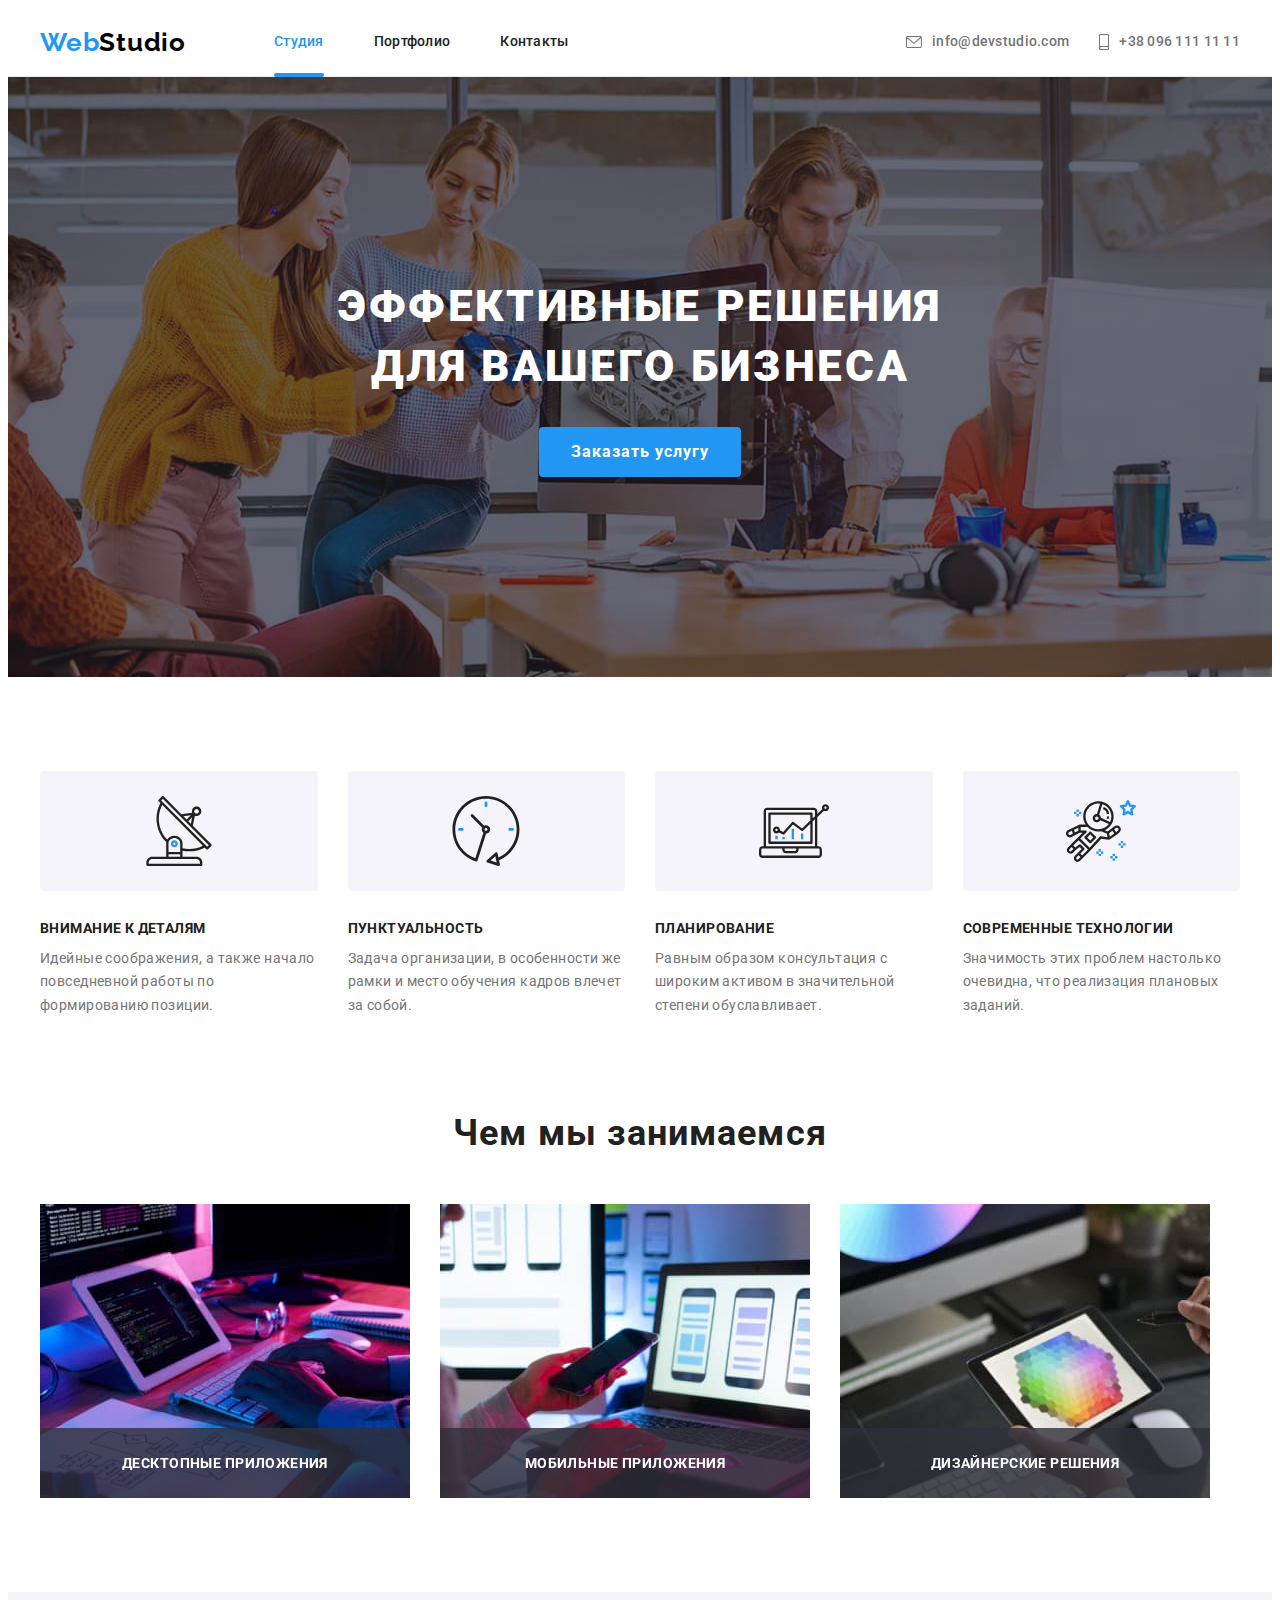
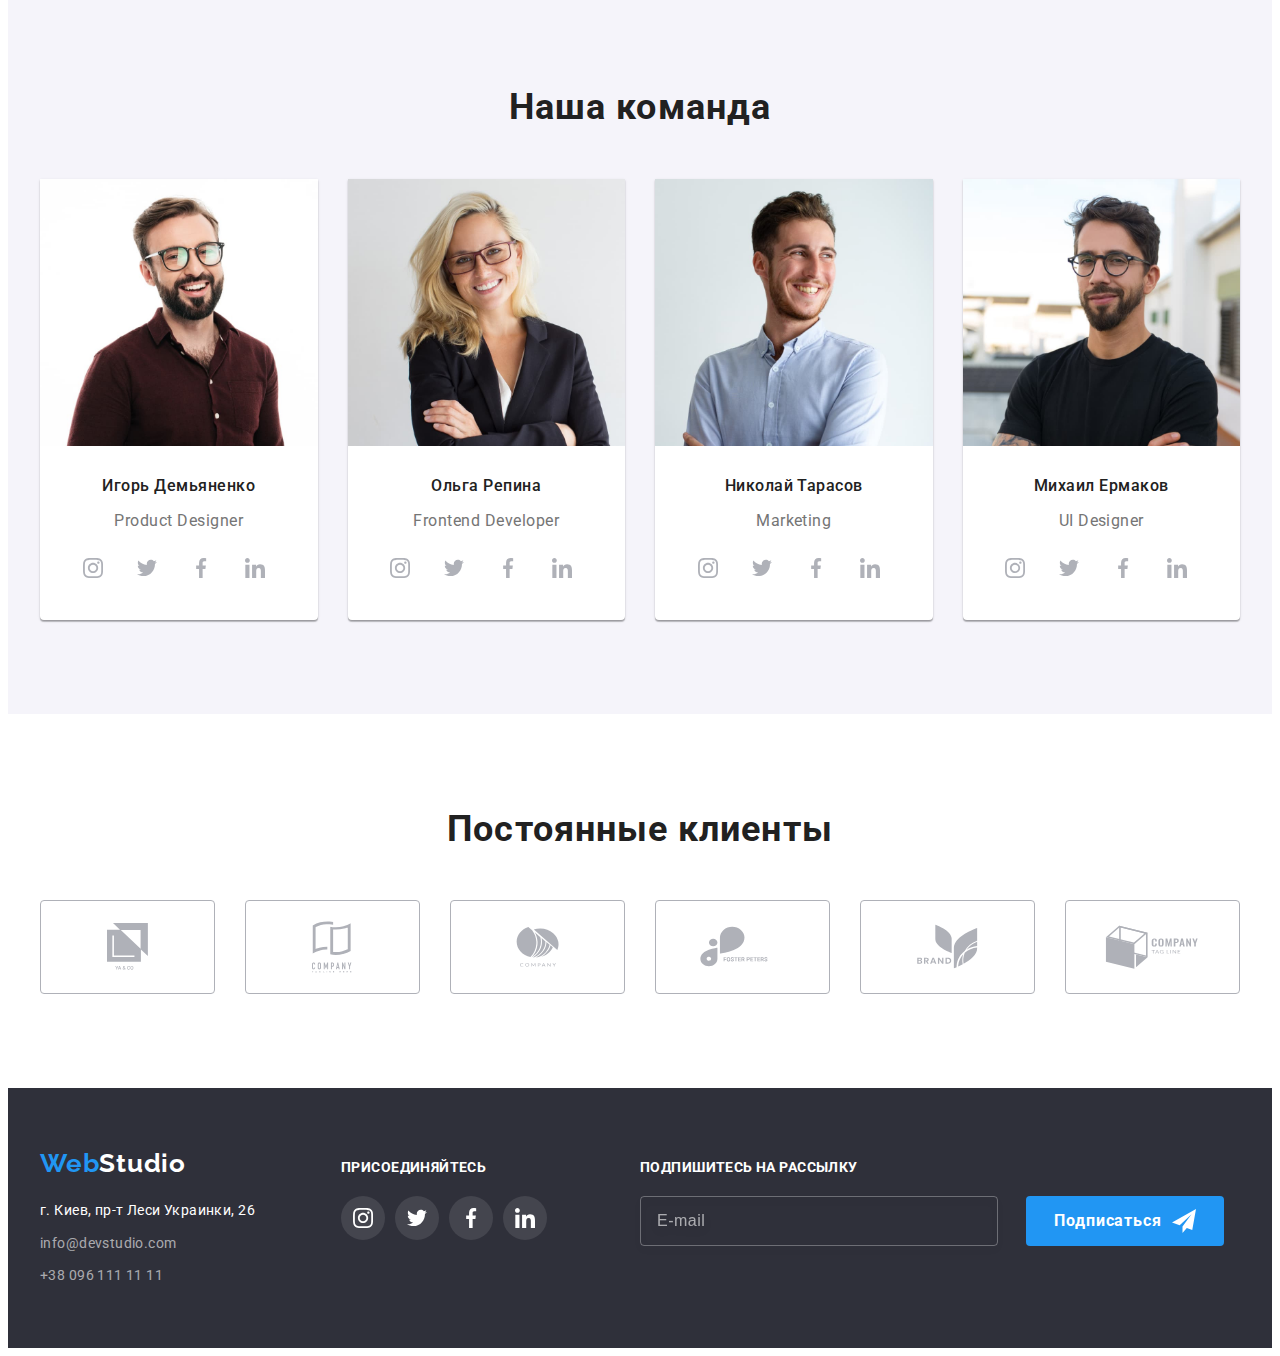
==== index.html @ 42081b75 "Mobile menu" ====
<!DOCTYPE html>
<html lang="ru">
  <head>
    <meta charset="UTF-8" />
    <meta http-equiv="X-UA-Compatible" content="IE=edge" />
    <meta name="viewport" content="width=device-width, initial-scale=1.0" />
    <title>WebStudio</title>
    <link rel="preconnect" href="https://fonts.gstatic.com" />
    <link
      href="https://fonts.googleapis.com/css2?family=Raleway:wght@700&family=Roboto:wght@400;500;700;900&display=swap"
      rel="stylesheet"/>
    <link
      rel="stylesheet"
      href="https://cdnjs.cloudflare.com/ajax/libs/modern-normalize/1.1.0/modern-normalize.min.css"
      integrity="sha512-wpPYUAdjBVSE4KJnH1VR1HeZfpl1ub8YT/NKx4PuQ5NmX2tKuGu6U/JRp5y+Y8XG2tV+wKQpNHVUX03MfMFn9Q=="
      crossorigin="anonymous"
      referrerpolicy="no-referrer"/>
    <link rel="stylesheet" href="./css/main.min.css" />
  </head>
  <body>
    <header class="header">
      <div class="container main-navigation">
        <nav class="navigation">
          <a lang="en" href="./index.html" class="logo logo-mob-style">
            Web<span class="logo__color">Studio</span>
          </a>

          <ul class="menu list" >
            <li class="menu__item">
              <a href="./index.html" class="menu__link current">Студия</a>
            </li>

            <li class="menu__item">
              <a href="./portfolio.html" class="menu__link">Портфолио</a>
            </li>

            <li class="menu__item">
              <a href="#" class="menu__link">Контакты</a>
            </li>
          </ul>
        </nav>
        <ul class="contacts list">
          <li class="contacts__item">
            <a class="contacts__link" href="mailto:info@devstudio.com">
              <svg class="contacts__icons" width="16px" height="12px">
                <use href="./images/svg/sprite.svg#icon-envelope-contact"></use>
              </svg>
              info&#64;devstudio.com
            </a>
          </li>

          <li class="contacts__item">
            <a class="contacts__link" href="tel:+380961111111">
              <svg class="contacts__icons" width="10px" height="16px">
                <use href="./images/svg/sprite.svg#icon-smartphone-contact"></use>
              </svg>
              +38 096 111 11 11
            </a>
          </li>
        </ul>
       </nav>

        <button type="button" class="menu-btn" data-menu-open>
          <svg class="menu-icon" width="24" height="16">
            <use href="./images/svg/sprite.svg#menu-burger"></use>
          </svg>
        </button>

<!-- MOBILE MENU -->

        <div class="mobile-menu is-hidden" data-menu>
          <button class="close-button close-but-syle" data-menu-close>
            <svg class="icon-cross" width="18" height="18">
              <use href="./images/svg/sprite.svg#icon-cross"></use>
            </svg>
          </button>
          <div class="container mobile-container-style">
            <ul class="mobile-menu-list list" >
              <li class="mobile-menu-list__item">
                <a href="./index.html" class="mobile-menu-list__link link-active link ">Студия</a>
              </li>
    
              <li class="mobile-menu-list__item">
                <a href="./portfolio.html" class="mobile-menu-list__link link">Портфолио</a>
              </li>
    
              <li class="mobile-menu-list__item">
                <a href="#" class="mobile-menu-list__link link">Контакты</a>
              </li>
            </ul>
            <div class="mobile-menu-bottom">
              <ul class="mobile-contacts-list list">
            <li class="mobile-contacts-list__item">
              <a class="mobile-contacts-list__link-phone link" href="tel:+380961111111">
                +38 096 111 11 11
              </a>
            </li>

            <li class="mobile-contacts-list__item">
              <a class="mobile-contacts-list__link-mail link" href="mailto:info@devstudio.com">
                info&#64;devstudio.com
              </a>
            </li>
           </ul>
    
           <ul class="mobile-social-list list" >
            <li class="mobile-social-list__item">
              <a href="./index.html" class="mobile-social-list__link link">Instagram</a>
            </li>
    
            <li class="mobile-social-list__item">
              <a href="./portfolio.html" class="mobile-social-list__link link">Twitter</a>
            </li>
    
            <li class="mobile-social-list__item">
              <a href="#" class="mobile-social-list__link link">Facebook</a>
            </li>
    
            <li class="mobile-social-list__item">
              <a href="#" class="mobile-social-list__link link">LinkedIn</a>
            </li>
           </ul>
         </div>
          
        </div>
      </div>  

      </div>
    </header>
    <!-- MAIN -->
    <main>
      <section class="main-section">
        <div class="main-description">
          <h1 class="main-section__title">
            Эффективные решения<br />
            для вашего бизнеса
          </h1>
          <button data-modal-open type="button" class="main-button" aria-label="Заказать услугу">
            Заказать услугу
          </button>
        </div>
      </section>

      <!-- QUALITIES -->
      <section class="qualities">
        <div class="container">
          <h2 class="visually-hidden">Наши качества</h2>
          <ul class="qualities-list list">
            <li class="qualities-list__item">
              <div class="static-block">
                <svg class="static-block__icons">
                  <use href="./images/svg/sprite.svg#icon-antenna"></use>
                </svg>
              </div>
              <h3 class="qualities-list__tiltle">Внимание к деталям</h3>
              <p class="qualities-list__text">
                Идейные соображения, а также начало повседневной работы по формированию позиции.
              </p>
            </li>

            <li class="qualities-list__item">
              <div class="static-block">
                <svg class="static-block__icons">
                  <use href="./images/svg/sprite.svg#icon-clock"></use>
                </svg>
              </div>
              <h3 class="qualities-list__tiltle">Пунктуальность</h3>
              <p class="qualities-list__text">
                Задача организации, в особенности же рамки и место обучения кадров влечет за собой.
              </p>
            </li>

            <li class="qualities-list__item">
              <div class="static-block">
                <svg class="static-block__icons">
                  <use href="./images/svg/sprite.svg#icon-diagram"></use>
                </svg>
              </div>
              <h3 class="qualities-list__tiltle">Планирование</h3>
              <p class="qualities-list__text">
                Равным образом консультация с широким активом в значительной степени обуславливает.
              </p>
            </li>

            <li class="qualities-list__item">
              <div class="static-block">
                <svg class="static-block__icons">
                  <use href="./images/svg/sprite.svg#icon-astronaut"></use>
                </svg>
              </div>
              <h3 class="qualities-list__tiltle">Современные технологии</h3>
              <p class="qualities-list__text">
                Значимость этих проблем настолько очевидна, что реализация плановых заданий.
              </p>
            </li>
          </ul>
        </div>
      </section>
      <!-- DIRECTION -->
      <section class="direction only-desktop">
        <div class="container">
          <h2 class="section-title">Чем мы занимаемся</h2>
          <ul class="direction-list list">
            <li class="direction-list__item">
              <img src="./images/studio/box1.jpg" alt="Вёрстка по алгоритму" width="370" />
              <div class="direction-lable">
                <p class="direction-lable__text">Десктопные приложения</p>
              </div>
            </li>

            <li class="direction-list__item">
              <img src="./images/studio/box2.jpg" alt="Адаптивная вёрстка" width="370" />
              <div class="direction-lable">
                <p class="direction-lable__text">Мобильные приложения</p>
              </div>
            </li>

            <li class="direction-list__item">
              <img src="./images/studio/box3.jpg" alt="Веб дизайн" width="370" />
              <div class="direction-lable">
                <p class="direction-lable__text">Дизайнерские решения</p>
              </div>
            </li>
          </ul>
        </div>
      </section>
      <!-- TEAM -->
      <section class="team">
        <div class="container">
          <h2 class="section-title">Наша команда</h2>
          <ul class="team-list list">
            <li class="team-list__item">
              <img src="./images/studio/img1.jpg" alt="Фото Игоря Демьяненка" width="270" />
              <div class="bottom-item">
                <h3 class="bottom-item__title">Игорь Демьяненко</h3>
                <p class="bottom-item__text" lang="en">Product Designer</p>
                
                <ul class="social-networks list social-networks__style">
                  <li class="social-networks__item">
                    <a class="social-networks__link link" href="#">
                      <svg class="social-networks__icons">
                        <use href="./images/svg/sprite.svg#icon-instagram"></use>
                      </svg>
                    </a>
                  </li>
                  <li class="social-networks__item">
                    <a class="social-networks__link link" href="#">
                      <svg class="social-networks__icons">
                        <use href="./images/svg/sprite.svg#icon-twitter"></use>
                      </svg>
                    </a>
                  </li>
                  <li class="social-networks__item">
                    <a class="social-networks__link link" href="#">
                      <svg class="social-networks__icons">
                        <use href="./images/svg/sprite.svg#icon-facebook"></use>
                      </svg>
                    </a>
                  </li>
                  <li class="social-networks__item">
                    <a class="social-networks__link link" href="#">
                      <svg class="social-networks__icons">
                        <use href="./images/svg/sprite.svg#icon-linkedin"></use>
                      </svg>
                    </a>
                  </li>
                </ul>
              </div>
            </li>

            <li class="team-list__item">
              <img src="./images/studio/img2.jpg" alt="Фото Ольги Репиной" width="270" />
              <div class="bottom-item">
                <h3 class="bottom-item__title">Ольга Репина</h3>
                <p class="bottom-item__text" lang="en">Frontend Developer</p>
                <ul class="social-networks list social-networks__style">
                  <li class="social-networks__item">
                    <a class="social-networks__link link" href="#">
                      <svg class="social-networks__icons">
                        <use href="./images/svg/sprite.svg#icon-instagram"></use>
                      </svg>
                    </a>
                  </li>
                  <li class="social-networks__item">
                    <a class="social-networks__link link" href="#">
                      <svg class="social-networks__icons">
                        <use href="./images/svg/sprite.svg#icon-twitter"></use>
                      </svg>
                    </a>
                  </li>
                  <li class="social-networks__item">
                    <a class="social-networks__link link" href="#">
                      <svg class="social-networks__icons">
                        <use href="./images/svg/sprite.svg#icon-facebook"></use>
                      </svg>
                    </a>
                  </li>
                  <li class="social-networks__item">
                    <a class="social-networks__link link" href="#">
                      <svg class="social-networks__icons">
                        <use href="./images/svg/sprite.svg#icon-linkedin"></use>
                      </svg>
                    </a>
                  </li>
                </ul>
              </div>
            </li>

            <li class="team-list__item">
              <img src="./images/studio/img3.jpg" alt="Фото Николая Тарасова" width="270" />
              <div class="bottom-item">
                <h3 class="bottom-item__title">Николай Тарасов</h3>
                <p class="bottom-item__text" lang="en">Marketing</p>
                <ul class="social-networks list social-networks__style">
                  <li class="social-networks__item">
                    <a class="social-networks__link link" href="#">
                      <svg class="social-networks__icons">
                        <use href="./images/svg/sprite.svg#icon-instagram"></use>
                      </svg>
                    </a>
                  </li>
                  <li class="social-networks__item">
                    <a class="social-networks__link link" href="#">
                      <svg class="social-networks__icons">
                        <use href="./images/svg/sprite.svg#icon-twitter"></use>
                      </svg>
                    </a>
                  </li>
                  <li class="social-networks__item">
                    <a class="social-networks__link link" href="#">
                      <svg class="social-networks__icons">
                        <use href="./images/svg/sprite.svg#icon-facebook"></use>
                      </svg>
                    </a>
                  </li>
                  <li class="social-networks__item">
                    <a class="social-networks__link link" href="#">
                      <svg class="social-networks__icons">
                        <use href="./images/svg/sprite.svg#icon-linkedin"></use>
                      </svg>
                    </a>
                  </li>
                </ul>
              </div>
            </li>

            <li class="team-list__item">
              <img src="./images/studio/img4.jpg" alt="Фото Михаила Ермакова" width="270" />
              <div class="bottom-item">
                <h3 class="bottom-item__title">Михаил Ермаков</h3>
                <p class="bottom-item__text" lang="en">UI Designer</p>
                <ul class="social-networks list social-networks__style">
                  <li class="social-networks__item">
                    <a class="social-networks__link link" href="#">
                      <svg class="social-networks__icons">
                        <use href="./images/svg/sprite.svg#icon-instagram"></use>
                      </svg>
                    </a>
                  </li>
                  <li class="social-networks__item">
                    <a class="social-networks__link link" href="#">
                      <svg class="social-networks__icons">
                        <use href="./images/svg/sprite.svg#icon-twitter"></use>
                      </svg>
                    </a>
                  </li>
                  <li class="social-networks__item">
                    <a class="social-networks__link link" href="#">
                      <svg class="social-networks__icons">
                        <use href="./images/svg/sprite.svg#icon-facebook"></use>
                      </svg>
                    </a>
                  </li>
                  <li class="social-networks__item">
                    <a class="social-networks__link link" href="#">
                      <svg class="social-networks__icons">
                        <use href="./images/svg/sprite.svg#icon-linkedin"></use>
                      </svg>
                    </a>
                  </li>
                </ul>
              </div>
            </li>
          </ul>
        </div>
      </section>
      <!-- CLIENTS -->
      <section class="clients">
        <div class="container">
          <h2 class="section-title">Постоянные клиенты</h2>
          <ul class="clients-list list">
            <li class="clients-list__item">
              <a class="clients-list__link" href="#">
                <svg class="clients-list__icons" width="41" height="47">
                  <use href="./images/svg/sprite.svg#icon-client-1"></use>
                </svg>
              </a>
            </li>
            <li class="clients-list__item">
              <a class="clients-list__link" href="#">
                <svg class="clients-list__icons" width="40" height="52">
                  <use href="./images/svg/sprite.svg#icon-client-2"></use>
                </svg>
              </a>
            </li>
            <li class="clients-list__item">
              <a class="clients-list__link" href="#">
                <svg class="clients-list__icons" width="43" height="41">
                  <use href="./images/svg/sprite.svg#icon-client-3"></use>
                </svg>
              </a>
            </li>
            <li class="clients-list__item">
              <a class="clients-list__link" href="#">
                <svg class="clients-list__icons" width="84" height="41">
                  <use href="./images/svg/sprite.svg#icon-client-4"></use>
                </svg>
              </a>
            </li>
            <li class="clients-list__item">
              <a class="clients-list__link" href="#">
                <svg class="clients-list__icons" width="63" height="45">
                  <use href="./images/svg/sprite.svg#icon-client-5"></use>
                </svg>
              </a>
            </li>
            <li class="clients-list__item">
              <a class="clients-list__link" href="#">
                <svg class="clients-list__icons" width="94" height="44">
                  <use href="./images/svg/sprite.svg#icon-client-6"></use>
                </svg>
              </a>
            </li>
          </ul>
        </div>
      </section>
    </main>


    <!-- FOOTER -->
    <footer class="footer">
      <div class=" container footer-block">
          <div class="address-block">
              <a class="logo footer__logo" lang="en" href="./index.html">Web<span class="footer__logo--inverse-color">Studio</span></a>
              <address class="address address-style">г. Киев, пр-т Леси Украинки, 26</address>
              <ul class="footer-list list">
                  <li class="footer-list__item">
                      <a class="footer-list__contacts" href="mailto:info@devstudio.com">info@devstudio.com</a>
                  </li>
                  <li class="footer-list__item">
                      <a class="footer-list__contacts" href="tel:+380961111111">+38 096 111 11 11</a>
                  </li>
              </ul>
          </div>
          <div class="social social-mob-style">
              <p class="social-text">Присоединяйтесь</p>
              
              <ul class="social-networks list">
                <li class="social-networks__item">
                  <a class="social-networks__link link social-networks--link-style" href="#">
                    <svg class="social-networks__icons">
                      <use href="./images/svg/sprite.svg#icon-instagram"></use>
                    </svg>
                  </a>
                </li>
                <li class="social-networks__item">
                  <a class="social-networks__link link social-networks--link-style" href="#">
                    <svg class="social-networks__icons">
                      <use href="./images/svg/sprite.svg#icon-twitter"></use>
                    </svg>
                  </a>
                </li>
                <li class="social-networks__item">
                  <a class="social-networks__link link social-networks--link-style" href="#">
                    <svg class="social-networks__icons">
                      <use href="./images/svg/sprite.svg#icon-facebook"></use>
                    </svg>
                  </a>
                </li>
                <li class="social-networks__item">
                  <a class="social-networks__link link social-networks--link-style" href="#">
                    <svg class="social-networks__icons">
                      <use href="./images/svg/sprite.svg#icon-linkedin"></use>
                    </svg>
                  </a>
                </li>
              </ul>
          </div>

          <div class="subscribe">
            <p class="social-text">Подпишитесь на рассылку</p>
            <form class="subscribe-form" autocomplete="off">
              <label class="visually-hidden" for="sub-email" alt="Подпишитесь на рассылку"></label>
              <input class="subscribe-form__input" type="email" name="email" id="sub-email" placeholder="E-mail" required>
              <button class="main-button footer-btn-style" type="submit" aria-label="Подписаться">
                Подписаться
                <svg class="icon-send" width="24" height="24">
                  <use href="./images/svg/sprite.svg#icon-plane-send"></use>>
                </svg>
              </button>
  
            </form>
      </div>
  </footer>
    <!-- MODAL -->
  <div data-modal class="backdrop is-hidden">
      <div class="modal modal-style">
        <button data-modal-close class="close-button">
          <svg class="close-button__icon-cross" width="11" height="11">
            <use href="./images/svg/sprite.svg#icon-cross"></use>
          </svg>
        </button>
        <form class="order-form" autocomplete="off">
          <p class="modal__text">Оставьте свои данные, мы вам перезвоним</p>
          <div class="form-field">
            <label class="form-field__lable" for="username">Имя</label>
            <span class="input-field">
              <input class="form-field__input" type="text" id="username" name="name" required>
                <svg class="form-field__icon" width="18" height="18">
                  <use href="./images/svg/sprite.svg#icon-form-person"></use>
                </svg>
            </span>
          </div>
          <div class="form-field">
            <label class="form-field__lable" for="phone">Телефон</label>
              <input class="form-field__input" type="tel" id="phone" name="phone" maxlength="19" required>
                <svg class="form-field__icon" width="18" height="18">
                  <use href="./images/svg/sprite.svg#icon-form-phone"></use>
                </svg>
          </div>
          <div class="form-field">
            <label class="form-field__lable" for="email">Почта</label>
              <input class="form-field__input" type="email" id="email" name="email" required>
                <svg class="form-field__icon" width="18" height="18">
                  <use href="./images/svg/sprite.svg#icon-form-email"></use>
                </svg>
          </div>
          <div class="form-field">
            <label class="form-field__lable" for="comment">Комментарий</label>
            <textarea class="form-field__textarea" name="comment" id="comment" placeholder="Введите текст"></textarea>
          </div>
          <div class="form-checkbox">
            <label class="form-checkbox__label"  for="agreement">
              <input class="form-checkbox__input  visually-hidden" type="checkbox" name="agreement" value="agreement" id="agreement">
              <span class="form-checkbox__icon"></span>
              Соглашаюсь с рассылкой и принимаю &nbsp;<a class="form-checkbox__link" href="#">Условия договора</a>
            </lable>
            </div>
          <button type="submit" class="main-button form-button-style" aria-label="Отправить">Отправить</button>
        </form>
      </div>
    </div>

    <script src="./js/modal.js"></script>
    <script src="./js/menu.js"></script>
  </body>
</html>
---- css/main.min.css ----
:root{--main-bg-color: #ffffff;--second-bg-color: #f5f4fa;--accent-bg-color: #2f303a;--main-text-color: #757575;--title-text-color: #212121;--accent-text-color: #2196f3;--hover-btn-color: #188ce8;--main-icons-color: #afb1b8;--contacts-text-color: rgba(255, 255, 255, 0.6);--bold-font: 700;--middle-font: 500;--card-shadow: 0px 1px 3px rgba(0, 0, 0, 0.12), 0px 1px 1px rgba(0, 0, 0, 0.14),
    0px 2px 1px rgba(0, 0, 0, 0.2);--bottom-border: 1px solid #eeeeee}.visually-hidden{position:absolute;clip:rect(0 0 0 0);width:1px;height:1px;margin:-1px}body{background-color:var(--main-bg-color);color:var(--main-text-color);font-family:Roboto, sans-serif;font-weight:400}h1,h2,h3,h4,h5,h6,p{margin-top:0;margin-bottom:0}ul,ol{margin-top:0;margin-bottom:0;padding-left:0}.list{padding:0;margin:0;list-style:none}.link{text-decoration:none}img{display:block;min-width:100%;height:auto}.container{margin-left:auto;margin-right:auto;padding-left:15px;padding-right:15px;width:100%}@media screen and (min-width: 480px){.container{max-width:480px}}@media screen and (min-width: 768px){.container{max-width:768px}}@media screen and (min-width: 1200px){.container{max-width:1200px}}.logo{text-decoration:none;color:var(--accent-text-color);font-family:Raleway;font-weight:var(--bold-font);font-size:24px;line-height:1.16;letter-spacing:0.03em}@media screen and (min-width: 1200px){.logo{font-size:26px;line-height:1.19}}.logo__color{color:#000}.logo-mob-style{padding-top:16px;padding-bottom:16px}@media screen and (min-width: 768px){.logo-mob-style{padding-top:0;padding-bottom:0}}.only-desktop{display:none}@media screen and (min-width: 1200px){.only-desktop{display:block}}.section-title{margin-top:0;margin-bottom:30px;font-weight:var(--bold-font);font-size:28px;line-height:1.17;text-align:center;letter-spacing:0.03em;color:var(--title-text-color)}@media screen and (min-width: 1200px){.section-title{margin-bottom:50px;font-size:36px}}.social-networks{display:flex;justify-content:center;margin-right:-10px}.social-networks__style{margin:0 auto}.social-networks__item{display:flex;margin-right:10px}.social-networks__link{display:flex;justify-content:center;align-items:center;width:44px;height:44px;border-radius:50% 50%;fill:var(--main-icons-color);transition:border-radius 250ms cubic-bezier(0.4, 0, 0.2, 1),background-color 250ms cubic-bezier(0.4, 0, 0.2, 1),fill 250ms cubic-bezier(0.4, 0, 0.2, 1)}.social-networks__link:hover,.social-networks__link:focus{border-radius:50% 50%;background-color:var(--accent-text-color);fill:var(--main-bg-color)}.social-networks--link-style{background-color:rgba(255,255,255,0.1);fill:var(--main-bg-color)}.social-networks__icons{width:20px;height:20px}.backdrop{position:fixed;top:0;left:0;width:100%;height:100%;background:rgba(0,0,0,0.2);opacity:1;transition:opacity 250ms cubic-bezier(0.4, 0, 0.2, 1)}.backdrop.is-hidden{opacity:0;pointer-events:none}.backdrop.is-hidden .modal{transform:translate(-50%, -50%) scale(0.7)}.modal-style{position:absolute;top:50%;left:50%}.modal{width:528px;height:581px;padding:40px;border-radius:4px;box-shadow:0px 1px 3px rgba(0,0,0,0.12),0px 1px 1px rgba(0,0,0,0.14),0px 2px 1px rgba(0,0,0,0.2);background:var(--main-bg-color);transform:translate(-50%, -50%) scale(1);transition:transform 250ms cubic-bezier(0.4, 0, 0.2, 1)}.order-form{display:flex;flex-direction:column}.modal__text{margin-bottom:12px;font-weight:var(--bold-font);font-size:20px;line-height:1.15;text-align:center;letter-spacing:0.03em;color:var(--title-text-color)}.form-field{position:relative;margin-bottom:10px}.form-field:nth-child(5){margin-bottom:20px}.form-field__lable{display:inline-block;margin-bottom:4px;font-size:12px;line-height:14px;letter-spacing:0.01em;color:var(--main-text-color)}.form-field__input{width:448px;height:40px;padding-left:42px;border:1px solid rgba(33,33,33,0.2);box-sizing:border-box;border-radius:4px;transition:border 250ms cubic-bezier(0.4, 0, 0.2, 1)}.form-field__input:hover,.form-field__input:focus{border:1px solid var(--accent-text-color);box-sizing:border-box;border-radius:4px;outline:none}.form-field__icon{display:inline-block;position:absolute;top:32px;left:12px;fill:#000;transition:fill 250ms cubic-bezier(0.4, 0, 0.2, 1)}.form-field__input:hover ~ .form-field__icon,.form-field__input:focus ~ .form-field__icon{fill:var(--accent-text-color)}.form-field__textarea{width:100%;height:120px;padding:12px 16px;border:1px solid rgba(33,33,33,0.2);box-sizing:border-box;border-radius:4px;resize:none;transition:border 250ms cubic-bezier(0.4, 0, 0.2, 1)}.form-field__textarea:hover,.form-field__textarea:focus{border:1px solid var(--accent-text-color);box-sizing:border-box;border-radius:4px;outline:none}.form-field__textarea::placeholder{font-size:12px;line-height:1.16;letter-spacing:0.01em;color:rgba(117,117,117,0.5)}.form-checkbox{margin-bottom:30px;font-size:14px;line-height:1.71px;letter-spacing:0.03em;color:var(--main-text-color)}.form-checkbox__label{display:flex;align-items:center;justify-content:center}.form-checkbox__icon{display:inline-block;width:16px;height:15px;margin-right:8px;border:2px solid var(--title-text-color);border-radius:3px;transition:background-color 250ms cubic-bezier(0.4, 0, 0.2, 1);cursor:pointer}.form-checkbox__input:checked+.form-checkbox__icon{border:none;background-color:var(--accent-text-color);background-image:url(../images/svg/check-on.svg);background-size:contain}.form-checkbox__link{text-decoration-line:underline;color:var(--accent-text-color)}.close-button{position:absolute;top:8px;right:8px;width:30px;height:30px;padding:0;border:1px solid rgba(0,0,0,0.1);border-radius:50% 50%;box-sizing:border-box;cursor:pointer;background:transparent;transition:fill 250ms cubic-bezier(0.4, 0, 0.2, 1)}.close-button:hover,.close-button:focus{fill:var(--accent-text-color)}.close-button__icon-cross{position:absolute;top:8px;right:8px}.close-but-syle{position:absolute;top:10px;right:15px;width:40px;height:40px;border:none}.icon-cross{position:unset}.form-button-style{position:absolute;bottom:40px;left:264px;transform:translateX(-50%);width:200px;height:50px;padding:10px 55px}.main-button{padding:10px 32px;cursor:pointer;font-family:inherit;font-weight:var(--bold-font);font-size:16px;line-height:1.87;text-align:center;letter-spacing:0.06em;border-radius:4px;color:var(--main-bg-color);background-color:var(--accent-text-color);border-style:none;transition:background-color 250ms cubic-bezier(0.4, 0, 0.2, 1),box-shadow 250ms cubic-bezier(0.4, 0, 0.2, 1)}.main-button:hover,.main-button:focus{background-color:var(--hover-btn-color);box-shadow:0px 4px 4px rgba(0,0,0,0.15)}.header{border-bottom:1px solid #ececec}.main-navigation{display:flex;align-items:center;justify-content:space-between}.navigation{display:flex}@media screen and (min-width: 768px){.navigation{align-items:center}}.menu{display:flex;margin-left:88px}@media screen and (max-width: 767px){.menu{display:none}}@media screen and (max-width: 1200px){.menu{margin-left:93px}}.menu__item+.menu__item{margin-left:50px}.menu__link{position:relative;display:block;padding-top:16px;padding-bottom:16px;color:var(--title-text-color);text-decoration:none;font-weight:var(--middle-font);font-size:14px;line-height:1.14;letter-spacing:0.02em;transition:color 250ms cubic-bezier(0.4, 0, 0.2, 1)}@media screen and (min-width: 768px){.menu__link{padding-top:26px;padding-bottom:26px}}.menu__link:hover,.menu__link:focus{color:var(--accent-text-color)}.current{color:var(--accent-text-color)}.current::after{content:'';position:absolute;left:0;bottom:-1px;width:100%;height:4px;display:block;background:#2196f3;border-radius:2px}.contacts{display:flex;flex-direction:column;margin-left:auto}@media screen and (max-width: 767px){.contacts{display:none}}@media screen and (min-width: 1200px){.contacts{flex-direction:row}}.contacts__item{display:flex}@media screen and (min-width: 1200px){.contacts__item+.contacts__item{margin-left:30px}}.contacts__link{display:flex;align-items:center;width:100%;padding-top:5px;padding-bottom:5px;text-decoration:none;font-weight:var(--middle-font);font-size:14px;line-height:1.14;letter-spacing:0.02em;color:var(--main-text-color);transition:color 250ms cubic-bezier(0.4, 0, 0.2, 1)}@media screen and (min-width: 1200px){.contacts__link{padding-top:26px;padding-bottom:26px}}.contacts__link:hover,.contacts__link:focus{color:var(--accent-text-color)}.contacts__icons{margin-right:10px;fill:currentColor}.menu-btn{display:block;width:40px;height:40px;align-items:center;padding:0;background:none;border:none;fill:#000;cursor:pointer;transition:fill 250ms cubic-bezier(0.4, 0, 0.2, 1)}@media screen and (min-width: 768px){.menu-btn{display:none}}.menu-btn:hover,.menu-btn:focus{fill:var(--accent-text-color)}.mobile-menu{position:fixed;top:0;left:0;width:100vw;height:100vh;padding-top:48px;padding-bottom:48px;background-color:var(--main-bg-color)}.mobile-menu.is-hidden{opacity:0;pointer-events:none}.mobile-container-style{display:flex;flex-direction:column;justify-content:space-between;height:100%;padding-left:40px}@media screen and (max-width: 479px){.mobile-container-style{padding-left:30px}}.mobile-menu-list__item:not(:last-child){margin-bottom:32px}.mobile-menu-list__link{font-weight:var(--middle-font);font-size:40px;line-height:1.18;letter-spacing:0.02em;color:var(--title-text-color)}@media screen and (max-width: 479px){.mobile-menu-list__link{font-size:36px}}.link-active{color:var(--accent-text-color)}.mobile-contacts-list__item:not(:last-child){margin-bottom:32px}@media screen and (max-width: 479px){.mobile-contacts-list__item:not(:last-child){margin-bottom:26px}}.mobile-contacts-list:not(:last-child){margin-bottom:64px}.mobile-contacts-list__link-phone{font-weight:var(--middle-font);font-size:34px;line-height:1.18;letter-spacing:0.02em;color:var(--accent-text-color)}@media screen and (max-width: 479px){.mobile-contacts-list__link-phone{font-size:24px}}.mobile-contacts-list__link-mail{font-weight:var(--middle-font);font-size:24px;line-height:1.17;letter-spacing:0.02em;color:var(--main-text-color)}.mobile-social-list{display:flex}.mobile-social-list__item{position:relative}.mobile-social-list__item:not(:last-child){margin-right:20px}@media screen and (max-width: 479px){.mobile-social-list__item:not(:last-child){margin-right:10px}}.mobile-social-list__item:not(:last-child)::after{content:'';position:absolute;right:-11px;display:inline-block;width:1px;height:22px;background-color:rgba(33,33,33,0.2)}@media screen and (max-width: 479px){.mobile-social-list__item:not(:last-child)::after{right:-6px}}.mobile-social-list__link{font-weight:500;font-size:18px;line-height:1.22;letter-spacing:0.02em;color:var(--accent-text-color)}@media screen and (max-width: 479px){.mobile-social-list__link{font-size:14px}}.main-section{padding-top:180px;padding-bottom:180px;text-align:center;background:linear-gradient(rgba(47,48,58,0.4), rgba(47,48,58,0.4)),url(../images/studio/main-bgi.jpg),#c4c4c4;background-size:cover;background-position:center;background-repeat:no-repeat}@media screen and (min-width: 1200px){.main-section{padding-top:200px;padding-bottom:200px}}.main-section .main-section__title{margin-top:0;margin-bottom:30px;font-weight:900;font-size:26px;line-height:1.62;letter-spacing:0.06em;text-transform:uppercase;color:var(--main-bg-color)}@media screen and (max-width: 479px){.main-section .main-section__title{font-size:20px}}@media screen and (min-width: 1200px){.main-section .main-section__title{font-size:44px;line-height:1.36}}.main-description{margin:0 auto;width:100%}@media screen and (min-width: 480px){.main-description{width:360px}}@media screen and (min-width: 1200px){.main-description{width:696px}}.qualities{padding-top:60px;padding-bottom:60px}@media screen and (min-width: 1200px){.qualities{padding-top:94px;padding-bottom:94px}}.qualities-list{margin-bottom:-30px}@media screen and (min-width: 768px){.qualities-list{display:flex;flex-wrap:wrap;margin-left:-30px}}.qualities-list__item{width:100%;margin-bottom:30px}@media screen and (min-width: 768px){.qualities-list__item{flex-basis:calc((100% - 60px) / 2);margin-left:30px}}@media screen and (min-width: 1200px){.qualities-list__item{flex-basis:calc((100% - 120px) / 4)}}.qualities-list__tiltle{margin-top:0;margin-bottom:10px;text-align:center;text-transform:uppercase;font-weight:var(--bold-font);font-size:14px;line-height:1.14;letter-spacing:0.03em;color:var(--title-text-color)}@media screen and (min-width: 768px){.qualities-list__tiltle{text-align:left}}.qualities-list__text{margin-top:0;margin-bottom:0;font-size:14px;line-height:1.71;letter-spacing:0.03em;color:var(--main-text-color)}.static-block{display:flex;justify-content:center;align-items:center;margin-bottom:30px;width:100%;height:120px;background-color:var(--second-bg-color);border-radius:4px}.static-block__icons{width:70px;height:70px}.direction{padding-bottom:94px}.direction-lable{position:absolute;bottom:0;left:0;display:flex;justify-content:center;align-items:center;width:100%;height:70px;background:rgba(47,48,58,0.8)}.direction-lable__text{font-weight:var(--bold-font);font-size:14px;line-height:1.42;letter-spacing:0.03em;text-align:center;text-transform:uppercase;color:var(--main-bg-color)}.direction-list{display:flex;margin-right:-30px}.direction-list__item{position:relative;margin-right:30px}.team{padding-top:60px;padding-bottom:60px;background-color:var(--second-bg-color)}@media screen and (min-width: 1200px){.team{padding-top:94px;padding-bottom:94px}}.team-list{margin-bottom:-30px;text-align:center}@media screen and (min-width: 768px){.team-list{display:flex;flex-wrap:wrap;margin-left:-30px}}.team-list__item{width:100%;margin-bottom:30px;background-color:var(--main-bg-color);border-radius:0px 0px 4px 4px;box-shadow:var(--card-shadow)}@media screen and (min-width: 768px){.team-list__item{flex-basis:calc((100% - 60px) / 2);margin-left:30px}}@media screen and (min-width: 1200px){.team-list__item{flex-basis:calc((100% - 120px) / 4)}}.team .bottom-item{padding-top:30px;padding-bottom:30px}.team .bottom-item__title{margin-top:0;margin-bottom:10px;font-weight:var(--middle-font);font-size:16px;line-height:1.19;letter-spacing:0.03em;color:var(--title-text-color)}@media screen and (min-width: 1200px){.team .bottom-item__title{margin-bottom:16px}}.team .bottom-item__text{margin-top:0;margin-bottom:16px;font-size:16px;line-height:1.19;letter-spacing:0.03em;color:var(--main-text-color)}.clients{padding-top:60px;padding-bottom:60px}@media screen and (min-width: 1200px){.clients{padding-top:94px;padding-bottom:94px}}.clients-list{margin-bottom:-30px;display:flex;flex-wrap:wrap;margin-left:-30px}.clients-list__item{width:100%;margin-bottom:30px;flex-basis:calc((100% - 60px) / 2);margin-left:30px}@media screen and (min-width: 768px){.clients-list__item{flex-basis:calc((100% - 90px) / 3);margin-left:30px}}@media screen and (min-width: 1200px){.clients-list__item{flex-basis:calc((100% - 180px) / 6)}}.clients-list__link{display:flex;align-items:center;justify-content:center;height:92px;border:1px solid var(--main-icons-color);border-radius:4px;fill:var(--main-icons-color);transition:fill 250ms cubic-bezier(0.4, 0, 0.2, 1),border 250ms cubic-bezier(0.4, 0, 0.2, 1)}.clients-list__link:hover,.clients-list__link:focus{fill:var(--accent-text-color);border:1px solid var(--accent-text-color)}.portfolio{padding-top:60px;padding-bottom:60px}@media screen and (min-width: 1200px){.portfolio{padding-top:94px;padding-bottom:94px}}.filter{display:flex;flex-wrap:wrap;justify-content:start;margin-top:-15px;margin-bottom:40px}@media screen and (min-width: 768px){.filter{justify-content:center;margin-bottom:30px}}@media screen and (min-width: 768px){.filter{margin-bottom:50px}}.filter__item{margin-top:15px}.filter__item:not(:last-child){margin-right:8px}.filter__button{padding:6px 22px;font-family:inherit;cursor:pointer;font-weight:var(--middle-font);font-size:16px;line-height:1.62;text-align:center;letter-spacing:0.03em;color:var(--title-text-color);background-color:var(--second-bg-color);border-color:transparent;border-style:none;border-radius:4px;transition:color 250ms cubic-bezier(0.4, 0, 0.2, 1),background-color 250ms cubic-bezier(0.4, 0, 0.2, 1),box-shadow 250ms cubic-bezier(0.4, 0, 0.2, 1)}.filter__button:hover,.filter__button:focus{color:var(--main-bg-color);background-color:var(--accent-text-color);box-shadow:0px 2px 2px 0px rgba(0,0,0,0.12),0px 1px 2px 0px rgba(0,0,0,0.08),0px 3px 1px 0px rgba(0,0,0,0.1)}.products{display:flex;flex-wrap:wrap}@media screen and (min-width: 768px){.products{margin-top:calc(-1 * 30px);margin-left:calc(-1 * 30px)}}.products__item{width:100%;background:var(--main-bg-color);transition:transform 250ms cubic-bezier(0.4, 0, 0.2, 1)}@media screen and (min-width: 768px){.products__item{margin-top:30px;margin-left:30px;width:354px;flex-basis:calc(100% / 2 - 30px)}}@media screen and (min-width: 768px){.products__item{width:370px;flex-basis:calc(100% / 3 - 30px)}}.products__item:not(:last-child){margin-bottom:40px}.products__item:hover,.products__item:focus{box-shadow:0px 1px 1px rgba(0,0,0,0.12),0px 4px 4px rgba(0,0,0,0.06),1px 4px 6px rgba(0,0,0,0.16)}.products__thumb{position:relative;overflow:hidden}.products__overlay{position:absolute;top:0;left:0;width:100%;height:100%;display:flex;justify-content:center;align-items:center;padding:63px 24px;background:rgba(33,150,243,0.9);transform:translateY(101%);transition:transform 250ms cubic-bezier(0.4, 0, 0.2, 1)}.products__item:hover .products__overlay,.products__item:hover .products__overlay{transform:translateY(0)}.products__overlay-text{font-size:18px;line-height:1.56;letter-spacing:0.03em;color:var(--main-bg-color)}.products__bottom-block{padding:20px 24px;border-right:var(--bottom-border);border-bottom:var(--bottom-border);border-left:var(--bottom-border)}.products__bottom-title{margin-top:0;margin-bottom:4px;font-weight:var(--bold-font);font-size:18px;line-height:2;letter-spacing:0.06em;color:var(--title-text-color)}.products__bottom-text{margin-top:0;margin-bottom:0;font-size:16px;line-height:1.87;letter-spacing:0.03em;color:var(--main-text-color)}.card{width:100%}.footer{padding-top:60px;padding-bottom:60px;background-color:var(--accent-bg-color)}.footer-block{text-align:center}@media screen and (min-width: 768px){.footer-block{display:flex;flex-wrap:wrap;align-items:baseline;justify-content:space-around}}@media screen and (min-width: 1200px){.footer-block{flex-wrap:nowrap;text-align:left;justify-content:flex-start}}.footer__logo{display:inline-block;margin-bottom:20px}.address-block{display:flex;flex-direction:column;align-items:center;margin-bottom:60px}@media screen and (min-width: 1200px){.address-block{align-items:flex-start;margin-bottom:0;margin-right:70px}}.address{font-style:normal;font-size:14px;line-height:1.7;letter-spacing:0.03em;color:var(--main-bg-color)}@media screen and (min-width: 1200px){.address{width:231px}}.address-style{margin-bottom:9px}.footer__logo--inverse-color{color:var(--main-bg-color)}.footer-list{margin-bottom:-9px}.footer-list__item{margin-bottom:9px}.footer-list__contacts{padding-top:4px;padding-bottom:4px;text-decoration:none;font-size:14px;line-height:1.7;letter-spacing:0.03em;color:var(--contacts-text-color);transition:color 250ms cubic-bezier(0.4, 0, 0.2, 1)}.footer-list__contacts:hover,.footer-list__contacts:focus{color:var(--accent-text-color)}.social{text-align:center}@media screen and (min-width: 1200px){.social{margin-right:93px;text-align:left}}.social-text{margin-bottom:20px;padding:0;font-weight:var(--bold-font);font-size:14px;line-height:1.14;letter-spacing:0.03em;text-transform:uppercase;color:var(--main-bg-color)}.social-mob-style{margin-bottom:60px}@media screen and (min-width: 1200px){.social-mob-style{margin-bottom:0}}.subscribe{width:100%}.subscribe-form{display:flex;flex-direction:column;align-items:center;width:100%}@media screen and (min-width: 1200px){.subscribe-form{align-items:flex-start;flex-direction:row}}.subscribe-form__input{width:100%;height:50px;margin-bottom:20px;padding:15px 16px;font-size:16px;line-height:1.25;letter-spacing:0.03em;border:1px solid rgba(255,255,255,0.3);box-sizing:border-box;filter:drop-shadow(0px 4px 4px rgba(0,0,0,0.15));border-radius:4px;outline:none;color:rgba(255,255,255,0.6);background-color:transparent;transition:border 250ms cubic-bezier(0.4, 0, 0.2, 1)}@media screen and (min-width: 768px){.subscribe-form__input{width:450px}}@media screen and (min-width: 1200px){.subscribe-form__input{margin-right:12px;width:358px;margin-bottom:0}}.subscribe-form__input::placeholder{color:rgba(255,255,255,0.6);transition:color 250ms cubic-bezier(0.4, 0, 0.2, 1)}.subscribe-form__input:hover,.subscribe-form__input:focus{border-color:var(--accent-text-color);color:var(--main-bg-color);outline:none}.subscribe-form__input:hover::placeholder,.subscribe-form__input:focus::placeholder{color:var(--accent-text-color)}.footer-btn-style{margin-left:auto;margin-right:auto;display:flex;align-items:center;justify-content:center;padding:10px 28px}.icon-send{margin-left:10px;fill:var(--main-bg-color)}
/*# sourceMappingURL=main.min.css.map */
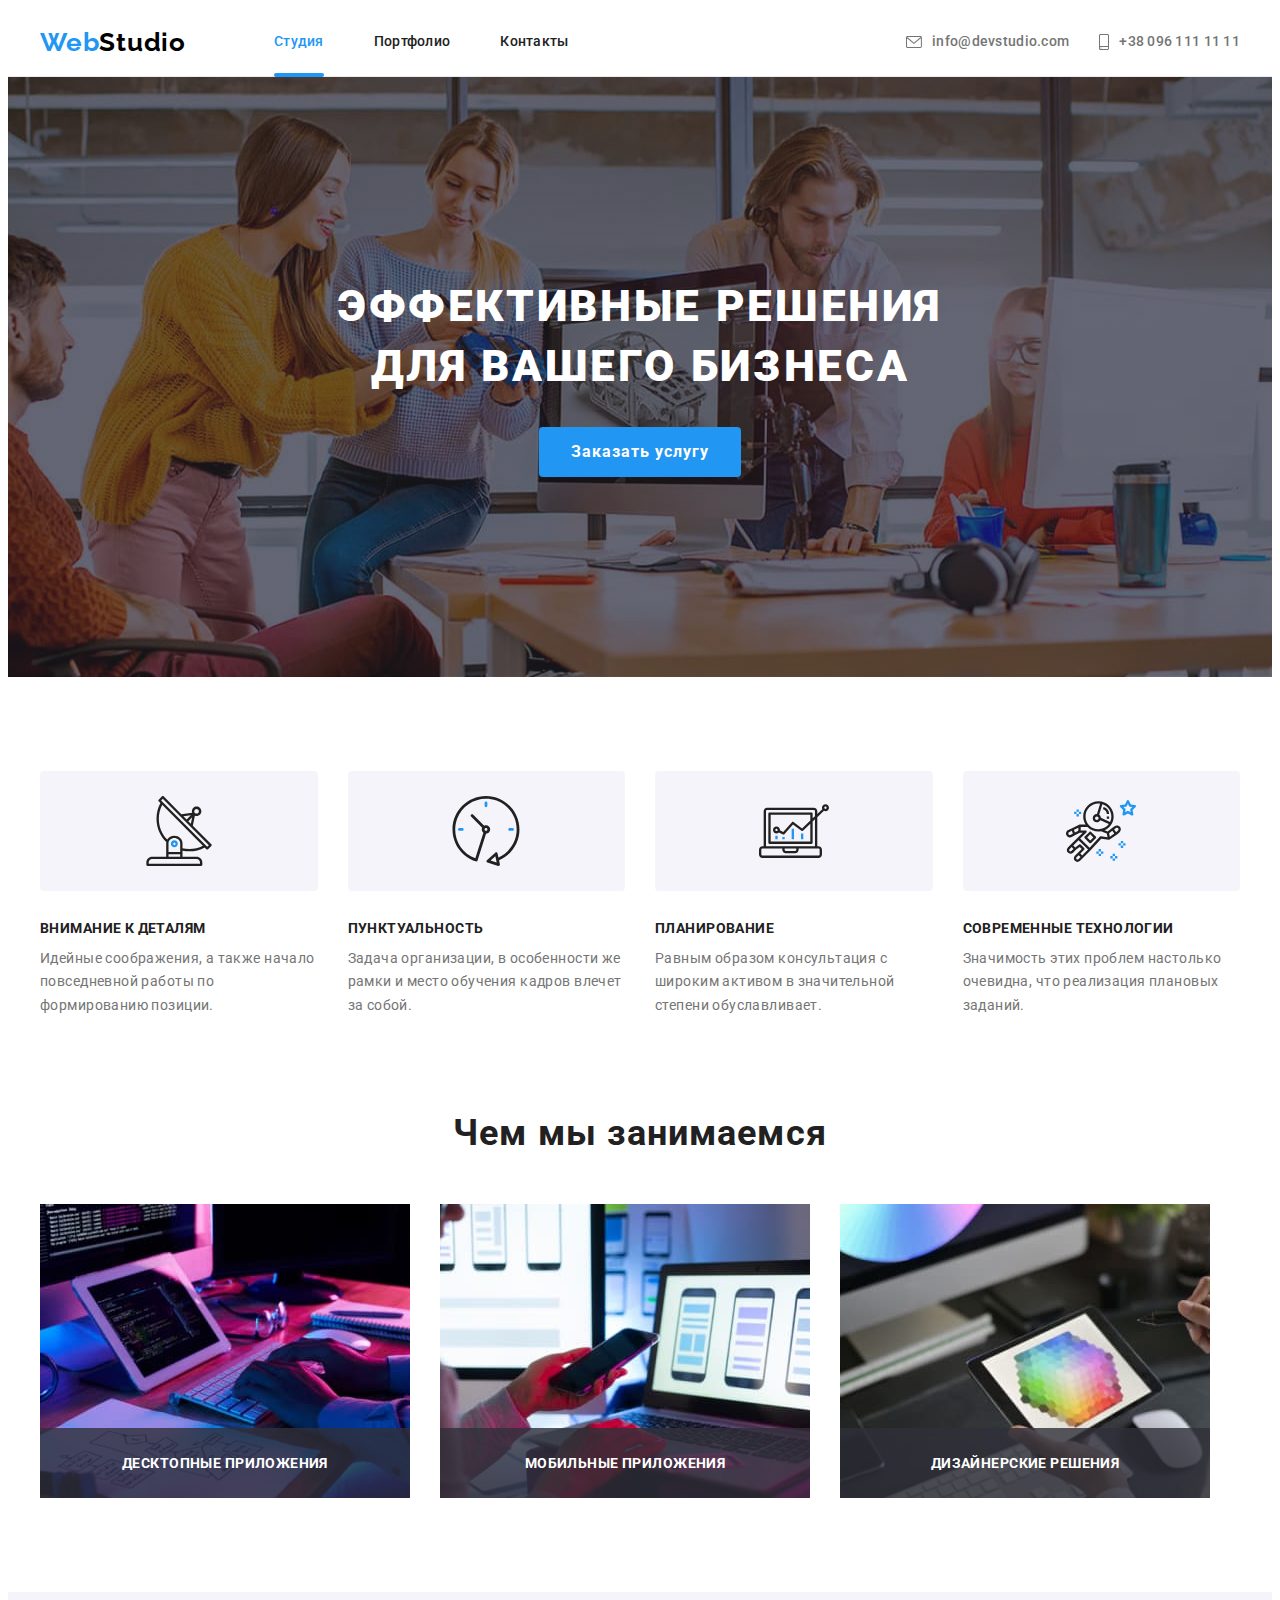
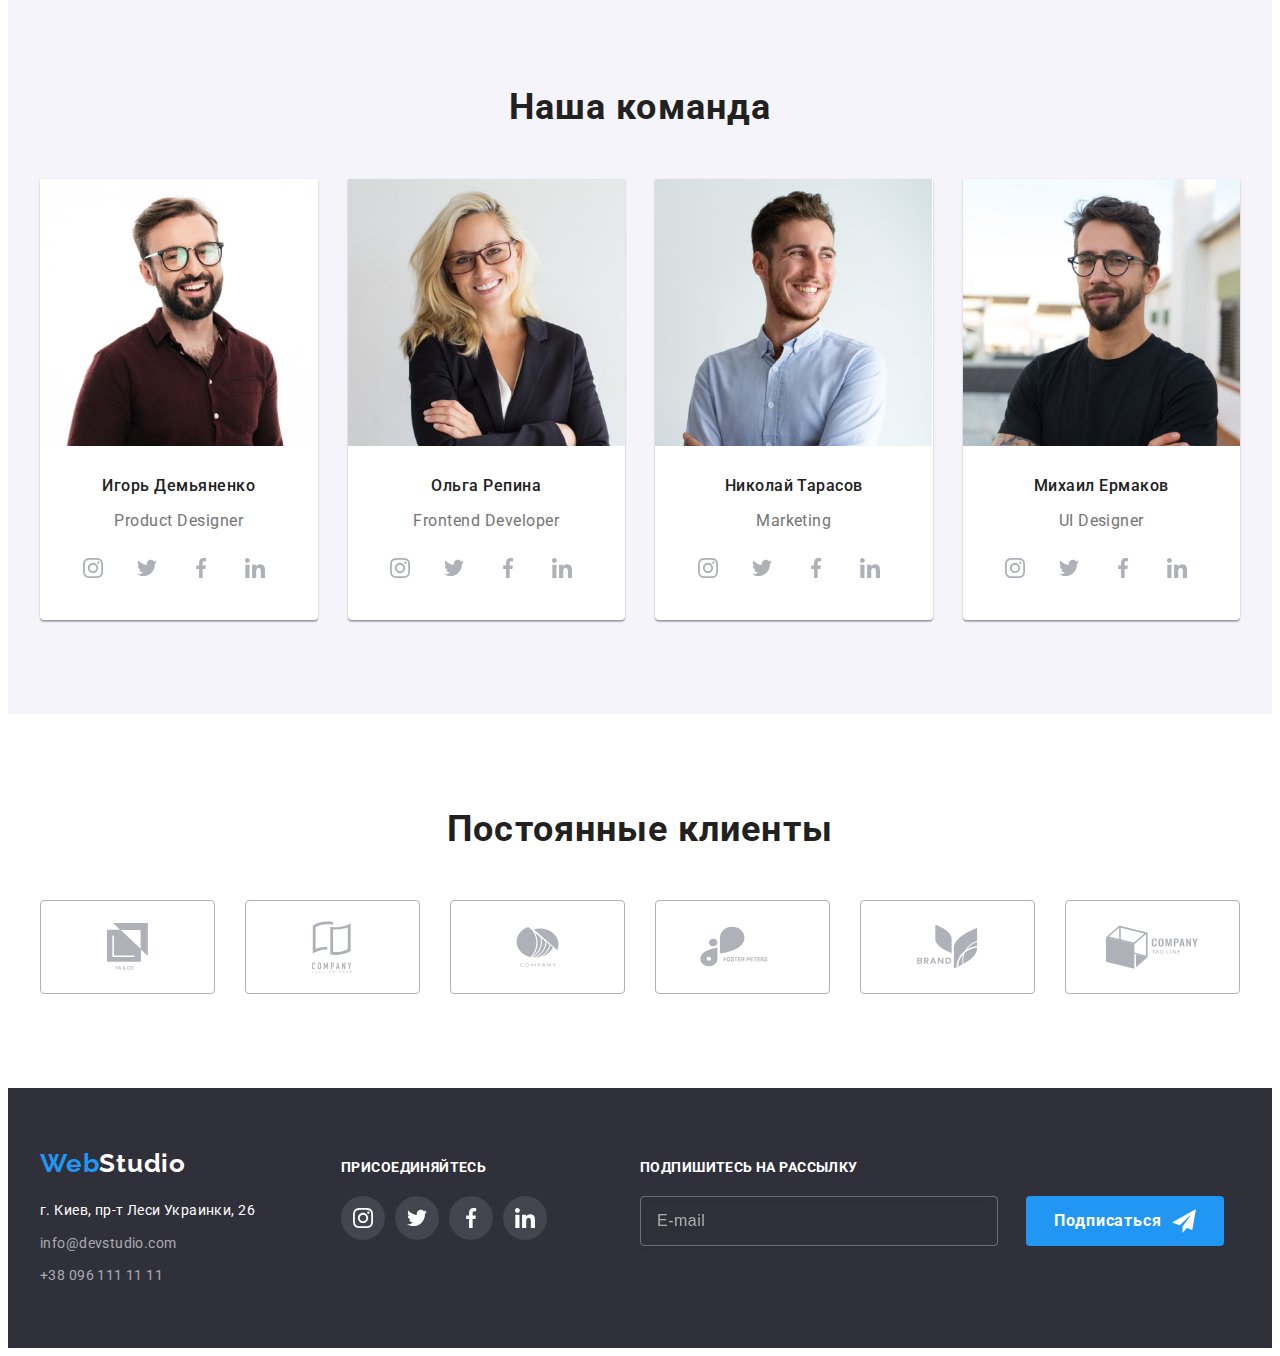
==== commit 8e5e2f27: "Modal" ====
--- a/index.html
+++ b/index.html
@@ -230,7 +230,7 @@
           <h2 class="section-title">Наша команда</h2>
           <ul class="team-list list">
             <li class="team-list__item">
-              <img src="./images/studio/img1.jpg" alt="Фото Игоря Демьяненка" width="270" />
+              <img src="./images/studio/img1.jpg" alt="Фото Игоря Демьяненка" />
               <div class="bottom-item">
                 <h3 class="bottom-item__title">Игорь Демьяненко</h3>
                 <p class="bottom-item__text" lang="en">Product Designer</p>
@@ -269,7 +269,7 @@
             </li>
 
             <li class="team-list__item">
-              <img src="./images/studio/img2.jpg" alt="Фото Ольги Репиной" width="270" />
+              <img src="./images/studio/img2.jpg" alt="Фото Ольги Репиной" />
               <div class="bottom-item">
                 <h3 class="bottom-item__title">Ольга Репина</h3>
                 <p class="bottom-item__text" lang="en">Frontend Developer</p>
@@ -307,7 +307,7 @@
             </li>
 
             <li class="team-list__item">
-              <img src="./images/studio/img3.jpg" alt="Фото Николая Тарасова" width="270" />
+              <img src="./images/studio/img3.jpg" alt="Фото Николая Тарасова" />
               <div class="bottom-item">
                 <h3 class="bottom-item__title">Николай Тарасов</h3>
                 <p class="bottom-item__text" lang="en">Marketing</p>
@@ -345,7 +345,7 @@
             </li>
 
             <li class="team-list__item">
-              <img src="./images/studio/img4.jpg" alt="Фото Михаила Ермакова" width="270" />
+              <img src="./images/studio/img4.jpg" alt="Фото Михаила Ермакова" />
               <div class="bottom-item">
                 <h3 class="bottom-item__title">Михаил Ермаков</h3>
                 <p class="bottom-item__text" lang="en">UI Designer</p>
@@ -502,6 +502,7 @@
             </form>
       </div>
   </footer>
+
     <!-- MODAL -->
   <div data-modal class="backdrop is-hidden">
       <div class="modal modal-style">
@@ -510,6 +511,7 @@
             <use href="./images/svg/sprite.svg#icon-cross"></use>
           </svg>
         </button>
+
         <form class="order-form" autocomplete="off">
           <p class="modal__text">Оставьте свои данные, мы вам перезвоним</p>
           <div class="form-field">
@@ -543,7 +545,7 @@
             <label class="form-checkbox__label"  for="agreement">
               <input class="form-checkbox__input  visually-hidden" type="checkbox" name="agreement" value="agreement" id="agreement">
               <span class="form-checkbox__icon"></span>
-              Соглашаюсь с рассылкой и принимаю &nbsp;<a class="form-checkbox__link" href="#">Условия договора</a>
+              Соглашаюсь с рассылкой и принимаю&nbsp;<a class="form-checkbox__link" href="#">Условия договора</a>
             </lable>
             </div>
           <button type="submit" class="main-button form-button-style" aria-label="Отправить">Отправить</button>
--- a/css/main.min.css
+++ b/css/main.min.css
@@ -1,3 +1,3 @@
 :root{--main-bg-color: #ffffff;--second-bg-color: #f5f4fa;--accent-bg-color: #2f303a;--main-text-color: #757575;--title-text-color: #212121;--accent-text-color: #2196f3;--hover-btn-color: #188ce8;--main-icons-color: #afb1b8;--contacts-text-color: rgba(255, 255, 255, 0.6);--bold-font: 700;--middle-font: 500;--card-shadow: 0px 1px 3px rgba(0, 0, 0, 0.12), 0px 1px 1px rgba(0, 0, 0, 0.14),
-    0px 2px 1px rgba(0, 0, 0, 0.2);--bottom-border: 1px solid #eeeeee}.visually-hidden{position:absolute;clip:rect(0 0 0 0);width:1px;height:1px;margin:-1px}body{background-color:var(--main-bg-color);color:var(--main-text-color);font-family:Roboto, sans-serif;font-weight:400}h1,h2,h3,h4,h5,h6,p{margin-top:0;margin-bottom:0}ul,ol{margin-top:0;margin-bottom:0;padding-left:0}.list{padding:0;margin:0;list-style:none}.link{text-decoration:none}img{display:block;min-width:100%;height:auto}.container{margin-left:auto;margin-right:auto;padding-left:15px;padding-right:15px;width:100%}@media screen and (min-width: 480px){.container{max-width:480px}}@media screen and (min-width: 768px){.container{max-width:768px}}@media screen and (min-width: 1200px){.container{max-width:1200px}}.logo{text-decoration:none;color:var(--accent-text-color);font-family:Raleway;font-weight:var(--bold-font);font-size:24px;line-height:1.16;letter-spacing:0.03em}@media screen and (min-width: 1200px){.logo{font-size:26px;line-height:1.19}}.logo__color{color:#000}.logo-mob-style{padding-top:16px;padding-bottom:16px}@media screen and (min-width: 768px){.logo-mob-style{padding-top:0;padding-bottom:0}}.only-desktop{display:none}@media screen and (min-width: 1200px){.only-desktop{display:block}}.section-title{margin-top:0;margin-bottom:30px;font-weight:var(--bold-font);font-size:28px;line-height:1.17;text-align:center;letter-spacing:0.03em;color:var(--title-text-color)}@media screen and (min-width: 1200px){.section-title{margin-bottom:50px;font-size:36px}}.social-networks{display:flex;justify-content:center;margin-right:-10px}.social-networks__style{margin:0 auto}.social-networks__item{display:flex;margin-right:10px}.social-networks__link{display:flex;justify-content:center;align-items:center;width:44px;height:44px;border-radius:50% 50%;fill:var(--main-icons-color);transition:border-radius 250ms cubic-bezier(0.4, 0, 0.2, 1),background-color 250ms cubic-bezier(0.4, 0, 0.2, 1),fill 250ms cubic-bezier(0.4, 0, 0.2, 1)}.social-networks__link:hover,.social-networks__link:focus{border-radius:50% 50%;background-color:var(--accent-text-color);fill:var(--main-bg-color)}.social-networks--link-style{background-color:rgba(255,255,255,0.1);fill:var(--main-bg-color)}.social-networks__icons{width:20px;height:20px}.backdrop{position:fixed;top:0;left:0;width:100%;height:100%;background:rgba(0,0,0,0.2);opacity:1;transition:opacity 250ms cubic-bezier(0.4, 0, 0.2, 1)}.backdrop.is-hidden{opacity:0;pointer-events:none}.backdrop.is-hidden .modal{transform:translate(-50%, -50%) scale(0.7)}.modal-style{position:absolute;top:50%;left:50%}.modal{width:528px;height:581px;padding:40px;border-radius:4px;box-shadow:0px 1px 3px rgba(0,0,0,0.12),0px 1px 1px rgba(0,0,0,0.14),0px 2px 1px rgba(0,0,0,0.2);background:var(--main-bg-color);transform:translate(-50%, -50%) scale(1);transition:transform 250ms cubic-bezier(0.4, 0, 0.2, 1)}.order-form{display:flex;flex-direction:column}.modal__text{margin-bottom:12px;font-weight:var(--bold-font);font-size:20px;line-height:1.15;text-align:center;letter-spacing:0.03em;color:var(--title-text-color)}.form-field{position:relative;margin-bottom:10px}.form-field:nth-child(5){margin-bottom:20px}.form-field__lable{display:inline-block;margin-bottom:4px;font-size:12px;line-height:14px;letter-spacing:0.01em;color:var(--main-text-color)}.form-field__input{width:448px;height:40px;padding-left:42px;border:1px solid rgba(33,33,33,0.2);box-sizing:border-box;border-radius:4px;transition:border 250ms cubic-bezier(0.4, 0, 0.2, 1)}.form-field__input:hover,.form-field__input:focus{border:1px solid var(--accent-text-color);box-sizing:border-box;border-radius:4px;outline:none}.form-field__icon{display:inline-block;position:absolute;top:32px;left:12px;fill:#000;transition:fill 250ms cubic-bezier(0.4, 0, 0.2, 1)}.form-field__input:hover ~ .form-field__icon,.form-field__input:focus ~ .form-field__icon{fill:var(--accent-text-color)}.form-field__textarea{width:100%;height:120px;padding:12px 16px;border:1px solid rgba(33,33,33,0.2);box-sizing:border-box;border-radius:4px;resize:none;transition:border 250ms cubic-bezier(0.4, 0, 0.2, 1)}.form-field__textarea:hover,.form-field__textarea:focus{border:1px solid var(--accent-text-color);box-sizing:border-box;border-radius:4px;outline:none}.form-field__textarea::placeholder{font-size:12px;line-height:1.16;letter-spacing:0.01em;color:rgba(117,117,117,0.5)}.form-checkbox{margin-bottom:30px;font-size:14px;line-height:1.71px;letter-spacing:0.03em;color:var(--main-text-color)}.form-checkbox__label{display:flex;align-items:center;justify-content:center}.form-checkbox__icon{display:inline-block;width:16px;height:15px;margin-right:8px;border:2px solid var(--title-text-color);border-radius:3px;transition:background-color 250ms cubic-bezier(0.4, 0, 0.2, 1);cursor:pointer}.form-checkbox__input:checked+.form-checkbox__icon{border:none;background-color:var(--accent-text-color);background-image:url(../images/svg/check-on.svg);background-size:contain}.form-checkbox__link{text-decoration-line:underline;color:var(--accent-text-color)}.close-button{position:absolute;top:8px;right:8px;width:30px;height:30px;padding:0;border:1px solid rgba(0,0,0,0.1);border-radius:50% 50%;box-sizing:border-box;cursor:pointer;background:transparent;transition:fill 250ms cubic-bezier(0.4, 0, 0.2, 1)}.close-button:hover,.close-button:focus{fill:var(--accent-text-color)}.close-button__icon-cross{position:absolute;top:8px;right:8px}.close-but-syle{position:absolute;top:10px;right:15px;width:40px;height:40px;border:none}.icon-cross{position:unset}.form-button-style{position:absolute;bottom:40px;left:264px;transform:translateX(-50%);width:200px;height:50px;padding:10px 55px}.main-button{padding:10px 32px;cursor:pointer;font-family:inherit;font-weight:var(--bold-font);font-size:16px;line-height:1.87;text-align:center;letter-spacing:0.06em;border-radius:4px;color:var(--main-bg-color);background-color:var(--accent-text-color);border-style:none;transition:background-color 250ms cubic-bezier(0.4, 0, 0.2, 1),box-shadow 250ms cubic-bezier(0.4, 0, 0.2, 1)}.main-button:hover,.main-button:focus{background-color:var(--hover-btn-color);box-shadow:0px 4px 4px rgba(0,0,0,0.15)}.header{border-bottom:1px solid #ececec}.main-navigation{display:flex;align-items:center;justify-content:space-between}.navigation{display:flex}@media screen and (min-width: 768px){.navigation{align-items:center}}.menu{display:flex;margin-left:88px}@media screen and (max-width: 767px){.menu{display:none}}@media screen and (max-width: 1200px){.menu{margin-left:93px}}.menu__item+.menu__item{margin-left:50px}.menu__link{position:relative;display:block;padding-top:16px;padding-bottom:16px;color:var(--title-text-color);text-decoration:none;font-weight:var(--middle-font);font-size:14px;line-height:1.14;letter-spacing:0.02em;transition:color 250ms cubic-bezier(0.4, 0, 0.2, 1)}@media screen and (min-width: 768px){.menu__link{padding-top:26px;padding-bottom:26px}}.menu__link:hover,.menu__link:focus{color:var(--accent-text-color)}.current{color:var(--accent-text-color)}.current::after{content:'';position:absolute;left:0;bottom:-1px;width:100%;height:4px;display:block;background:#2196f3;border-radius:2px}.contacts{display:flex;flex-direction:column;margin-left:auto}@media screen and (max-width: 767px){.contacts{display:none}}@media screen and (min-width: 1200px){.contacts{flex-direction:row}}.contacts__item{display:flex}@media screen and (min-width: 1200px){.contacts__item+.contacts__item{margin-left:30px}}.contacts__link{display:flex;align-items:center;width:100%;padding-top:5px;padding-bottom:5px;text-decoration:none;font-weight:var(--middle-font);font-size:14px;line-height:1.14;letter-spacing:0.02em;color:var(--main-text-color);transition:color 250ms cubic-bezier(0.4, 0, 0.2, 1)}@media screen and (min-width: 1200px){.contacts__link{padding-top:26px;padding-bottom:26px}}.contacts__link:hover,.contacts__link:focus{color:var(--accent-text-color)}.contacts__icons{margin-right:10px;fill:currentColor}.menu-btn{display:block;width:40px;height:40px;align-items:center;padding:0;background:none;border:none;fill:#000;cursor:pointer;transition:fill 250ms cubic-bezier(0.4, 0, 0.2, 1)}@media screen and (min-width: 768px){.menu-btn{display:none}}.menu-btn:hover,.menu-btn:focus{fill:var(--accent-text-color)}.mobile-menu{position:fixed;top:0;left:0;width:100vw;height:100vh;padding-top:48px;padding-bottom:48px;background-color:var(--main-bg-color)}.mobile-menu.is-hidden{opacity:0;pointer-events:none}.mobile-container-style{display:flex;flex-direction:column;justify-content:space-between;height:100%;padding-left:40px}@media screen and (max-width: 479px){.mobile-container-style{padding-left:30px}}.mobile-menu-list__item:not(:last-child){margin-bottom:32px}.mobile-menu-list__link{font-weight:var(--middle-font);font-size:40px;line-height:1.18;letter-spacing:0.02em;color:var(--title-text-color)}@media screen and (max-width: 479px){.mobile-menu-list__link{font-size:36px}}.link-active{color:var(--accent-text-color)}.mobile-contacts-list__item:not(:last-child){margin-bottom:32px}@media screen and (max-width: 479px){.mobile-contacts-list__item:not(:last-child){margin-bottom:26px}}.mobile-contacts-list:not(:last-child){margin-bottom:64px}.mobile-contacts-list__link-phone{font-weight:var(--middle-font);font-size:34px;line-height:1.18;letter-spacing:0.02em;color:var(--accent-text-color)}@media screen and (max-width: 479px){.mobile-contacts-list__link-phone{font-size:24px}}.mobile-contacts-list__link-mail{font-weight:var(--middle-font);font-size:24px;line-height:1.17;letter-spacing:0.02em;color:var(--main-text-color)}.mobile-social-list{display:flex}.mobile-social-list__item{position:relative}.mobile-social-list__item:not(:last-child){margin-right:20px}@media screen and (max-width: 479px){.mobile-social-list__item:not(:last-child){margin-right:10px}}.mobile-social-list__item:not(:last-child)::after{content:'';position:absolute;right:-11px;display:inline-block;width:1px;height:22px;background-color:rgba(33,33,33,0.2)}@media screen and (max-width: 479px){.mobile-social-list__item:not(:last-child)::after{right:-6px}}.mobile-social-list__link{font-weight:500;font-size:18px;line-height:1.22;letter-spacing:0.02em;color:var(--accent-text-color)}@media screen and (max-width: 479px){.mobile-social-list__link{font-size:14px}}.main-section{padding-top:180px;padding-bottom:180px;text-align:center;background:linear-gradient(rgba(47,48,58,0.4), rgba(47,48,58,0.4)),url(../images/studio/main-bgi.jpg),#c4c4c4;background-size:cover;background-position:center;background-repeat:no-repeat}@media screen and (min-width: 1200px){.main-section{padding-top:200px;padding-bottom:200px}}.main-section .main-section__title{margin-top:0;margin-bottom:30px;font-weight:900;font-size:26px;line-height:1.62;letter-spacing:0.06em;text-transform:uppercase;color:var(--main-bg-color)}@media screen and (max-width: 479px){.main-section .main-section__title{font-size:20px}}@media screen and (min-width: 1200px){.main-section .main-section__title{font-size:44px;line-height:1.36}}.main-description{margin:0 auto;width:100%}@media screen and (min-width: 480px){.main-description{width:360px}}@media screen and (min-width: 1200px){.main-description{width:696px}}.qualities{padding-top:60px;padding-bottom:60px}@media screen and (min-width: 1200px){.qualities{padding-top:94px;padding-bottom:94px}}.qualities-list{margin-bottom:-30px}@media screen and (min-width: 768px){.qualities-list{display:flex;flex-wrap:wrap;margin-left:-30px}}.qualities-list__item{width:100%;margin-bottom:30px}@media screen and (min-width: 768px){.qualities-list__item{flex-basis:calc((100% - 60px) / 2);margin-left:30px}}@media screen and (min-width: 1200px){.qualities-list__item{flex-basis:calc((100% - 120px) / 4)}}.qualities-list__tiltle{margin-top:0;margin-bottom:10px;text-align:center;text-transform:uppercase;font-weight:var(--bold-font);font-size:14px;line-height:1.14;letter-spacing:0.03em;color:var(--title-text-color)}@media screen and (min-width: 768px){.qualities-list__tiltle{text-align:left}}.qualities-list__text{margin-top:0;margin-bottom:0;font-size:14px;line-height:1.71;letter-spacing:0.03em;color:var(--main-text-color)}.static-block{display:flex;justify-content:center;align-items:center;margin-bottom:30px;width:100%;height:120px;background-color:var(--second-bg-color);border-radius:4px}.static-block__icons{width:70px;height:70px}.direction{padding-bottom:94px}.direction-lable{position:absolute;bottom:0;left:0;display:flex;justify-content:center;align-items:center;width:100%;height:70px;background:rgba(47,48,58,0.8)}.direction-lable__text{font-weight:var(--bold-font);font-size:14px;line-height:1.42;letter-spacing:0.03em;text-align:center;text-transform:uppercase;color:var(--main-bg-color)}.direction-list{display:flex;margin-right:-30px}.direction-list__item{position:relative;margin-right:30px}.team{padding-top:60px;padding-bottom:60px;background-color:var(--second-bg-color)}@media screen and (min-width: 1200px){.team{padding-top:94px;padding-bottom:94px}}.team-list{margin-bottom:-30px;text-align:center}@media screen and (min-width: 768px){.team-list{display:flex;flex-wrap:wrap;margin-left:-30px}}.team-list__item{width:100%;margin-bottom:30px;background-color:var(--main-bg-color);border-radius:0px 0px 4px 4px;box-shadow:var(--card-shadow)}@media screen and (min-width: 768px){.team-list__item{flex-basis:calc((100% - 60px) / 2);margin-left:30px}}@media screen and (min-width: 1200px){.team-list__item{flex-basis:calc((100% - 120px) / 4)}}.team .bottom-item{padding-top:30px;padding-bottom:30px}.team .bottom-item__title{margin-top:0;margin-bottom:10px;font-weight:var(--middle-font);font-size:16px;line-height:1.19;letter-spacing:0.03em;color:var(--title-text-color)}@media screen and (min-width: 1200px){.team .bottom-item__title{margin-bottom:16px}}.team .bottom-item__text{margin-top:0;margin-bottom:16px;font-size:16px;line-height:1.19;letter-spacing:0.03em;color:var(--main-text-color)}.clients{padding-top:60px;padding-bottom:60px}@media screen and (min-width: 1200px){.clients{padding-top:94px;padding-bottom:94px}}.clients-list{margin-bottom:-30px;display:flex;flex-wrap:wrap;margin-left:-30px}.clients-list__item{width:100%;margin-bottom:30px;flex-basis:calc((100% - 60px) / 2);margin-left:30px}@media screen and (min-width: 768px){.clients-list__item{flex-basis:calc((100% - 90px) / 3);margin-left:30px}}@media screen and (min-width: 1200px){.clients-list__item{flex-basis:calc((100% - 180px) / 6)}}.clients-list__link{display:flex;align-items:center;justify-content:center;height:92px;border:1px solid var(--main-icons-color);border-radius:4px;fill:var(--main-icons-color);transition:fill 250ms cubic-bezier(0.4, 0, 0.2, 1),border 250ms cubic-bezier(0.4, 0, 0.2, 1)}.clients-list__link:hover,.clients-list__link:focus{fill:var(--accent-text-color);border:1px solid var(--accent-text-color)}.portfolio{padding-top:60px;padding-bottom:60px}@media screen and (min-width: 1200px){.portfolio{padding-top:94px;padding-bottom:94px}}.filter{display:flex;flex-wrap:wrap;justify-content:start;margin-top:-15px;margin-bottom:40px}@media screen and (min-width: 768px){.filter{justify-content:center;margin-bottom:30px}}@media screen and (min-width: 768px){.filter{margin-bottom:50px}}.filter__item{margin-top:15px}.filter__item:not(:last-child){margin-right:8px}.filter__button{padding:6px 22px;font-family:inherit;cursor:pointer;font-weight:var(--middle-font);font-size:16px;line-height:1.62;text-align:center;letter-spacing:0.03em;color:var(--title-text-color);background-color:var(--second-bg-color);border-color:transparent;border-style:none;border-radius:4px;transition:color 250ms cubic-bezier(0.4, 0, 0.2, 1),background-color 250ms cubic-bezier(0.4, 0, 0.2, 1),box-shadow 250ms cubic-bezier(0.4, 0, 0.2, 1)}.filter__button:hover,.filter__button:focus{color:var(--main-bg-color);background-color:var(--accent-text-color);box-shadow:0px 2px 2px 0px rgba(0,0,0,0.12),0px 1px 2px 0px rgba(0,0,0,0.08),0px 3px 1px 0px rgba(0,0,0,0.1)}.products{display:flex;flex-wrap:wrap}@media screen and (min-width: 768px){.products{margin-top:calc(-1 * 30px);margin-left:calc(-1 * 30px)}}.products__item{width:100%;background:var(--main-bg-color);transition:transform 250ms cubic-bezier(0.4, 0, 0.2, 1)}@media screen and (min-width: 768px){.products__item{margin-top:30px;margin-left:30px;width:354px;flex-basis:calc(100% / 2 - 30px)}}@media screen and (min-width: 768px){.products__item{width:370px;flex-basis:calc(100% / 3 - 30px)}}.products__item:not(:last-child){margin-bottom:40px}.products__item:hover,.products__item:focus{box-shadow:0px 1px 1px rgba(0,0,0,0.12),0px 4px 4px rgba(0,0,0,0.06),1px 4px 6px rgba(0,0,0,0.16)}.products__thumb{position:relative;overflow:hidden}.products__overlay{position:absolute;top:0;left:0;width:100%;height:100%;display:flex;justify-content:center;align-items:center;padding:63px 24px;background:rgba(33,150,243,0.9);transform:translateY(101%);transition:transform 250ms cubic-bezier(0.4, 0, 0.2, 1)}.products__item:hover .products__overlay,.products__item:hover .products__overlay{transform:translateY(0)}.products__overlay-text{font-size:18px;line-height:1.56;letter-spacing:0.03em;color:var(--main-bg-color)}.products__bottom-block{padding:20px 24px;border-right:var(--bottom-border);border-bottom:var(--bottom-border);border-left:var(--bottom-border)}.products__bottom-title{margin-top:0;margin-bottom:4px;font-weight:var(--bold-font);font-size:18px;line-height:2;letter-spacing:0.06em;color:var(--title-text-color)}.products__bottom-text{margin-top:0;margin-bottom:0;font-size:16px;line-height:1.87;letter-spacing:0.03em;color:var(--main-text-color)}.card{width:100%}.footer{padding-top:60px;padding-bottom:60px;background-color:var(--accent-bg-color)}.footer-block{text-align:center}@media screen and (min-width: 768px){.footer-block{display:flex;flex-wrap:wrap;align-items:baseline;justify-content:space-around}}@media screen and (min-width: 1200px){.footer-block{flex-wrap:nowrap;text-align:left;justify-content:flex-start}}.footer__logo{display:inline-block;margin-bottom:20px}.address-block{display:flex;flex-direction:column;align-items:center;margin-bottom:60px}@media screen and (min-width: 1200px){.address-block{align-items:flex-start;margin-bottom:0;margin-right:70px}}.address{font-style:normal;font-size:14px;line-height:1.7;letter-spacing:0.03em;color:var(--main-bg-color)}@media screen and (min-width: 1200px){.address{width:231px}}.address-style{margin-bottom:9px}.footer__logo--inverse-color{color:var(--main-bg-color)}.footer-list{margin-bottom:-9px}.footer-list__item{margin-bottom:9px}.footer-list__contacts{padding-top:4px;padding-bottom:4px;text-decoration:none;font-size:14px;line-height:1.7;letter-spacing:0.03em;color:var(--contacts-text-color);transition:color 250ms cubic-bezier(0.4, 0, 0.2, 1)}.footer-list__contacts:hover,.footer-list__contacts:focus{color:var(--accent-text-color)}.social{text-align:center}@media screen and (min-width: 1200px){.social{margin-right:93px;text-align:left}}.social-text{margin-bottom:20px;padding:0;font-weight:var(--bold-font);font-size:14px;line-height:1.14;letter-spacing:0.03em;text-transform:uppercase;color:var(--main-bg-color)}.social-mob-style{margin-bottom:60px}@media screen and (min-width: 1200px){.social-mob-style{margin-bottom:0}}.subscribe{width:100%}.subscribe-form{display:flex;flex-direction:column;align-items:center;width:100%}@media screen and (min-width: 1200px){.subscribe-form{align-items:flex-start;flex-direction:row}}.subscribe-form__input{width:100%;height:50px;margin-bottom:20px;padding:15px 16px;font-size:16px;line-height:1.25;letter-spacing:0.03em;border:1px solid rgba(255,255,255,0.3);box-sizing:border-box;filter:drop-shadow(0px 4px 4px rgba(0,0,0,0.15));border-radius:4px;outline:none;color:rgba(255,255,255,0.6);background-color:transparent;transition:border 250ms cubic-bezier(0.4, 0, 0.2, 1)}@media screen and (min-width: 768px){.subscribe-form__input{width:450px}}@media screen and (min-width: 1200px){.subscribe-form__input{margin-right:12px;width:358px;margin-bottom:0}}.subscribe-form__input::placeholder{color:rgba(255,255,255,0.6);transition:color 250ms cubic-bezier(0.4, 0, 0.2, 1)}.subscribe-form__input:hover,.subscribe-form__input:focus{border-color:var(--accent-text-color);color:var(--main-bg-color);outline:none}.subscribe-form__input:hover::placeholder,.subscribe-form__input:focus::placeholder{color:var(--accent-text-color)}.footer-btn-style{margin-left:auto;margin-right:auto;display:flex;align-items:center;justify-content:center;padding:10px 28px}.icon-send{margin-left:10px;fill:var(--main-bg-color)}
+    0px 2px 1px rgba(0, 0, 0, 0.2);--bottom-border: 1px solid #eeeeee}.visually-hidden{position:absolute;clip:rect(0 0 0 0);width:1px;height:1px;margin:-1px}body{background-color:var(--main-bg-color);color:var(--main-text-color);font-family:Roboto, sans-serif;font-weight:400}h1,h2,h3,h4,h5,h6,p{margin-top:0;margin-bottom:0}ul,ol{margin-top:0;margin-bottom:0;padding-left:0}.list{padding:0;margin:0;list-style:none}.link{text-decoration:none}img{display:block;max-width:100%;height:auto}.container{margin-left:auto;margin-right:auto;padding-left:15px;padding-right:15px;width:100%}@media screen and (min-width: 480px){.container{max-width:480px}}@media screen and (min-width: 768px){.container{max-width:768px}}@media screen and (min-width: 1200px){.container{max-width:1200px}}.logo{text-decoration:none;color:var(--accent-text-color);font-family:Raleway;font-weight:var(--bold-font);font-size:24px;line-height:1.16;letter-spacing:0.03em}@media screen and (min-width: 1200px){.logo{font-size:26px;line-height:1.19}}.logo__color{color:#000}.logo-mob-style{padding-top:16px;padding-bottom:16px}@media screen and (min-width: 768px){.logo-mob-style{padding-top:0;padding-bottom:0}}.only-desktop{display:none}@media screen and (min-width: 1200px){.only-desktop{display:block}}.section-title{margin-top:0;margin-bottom:30px;font-weight:var(--bold-font);font-size:28px;line-height:1.17;text-align:center;letter-spacing:0.03em;color:var(--title-text-color)}@media screen and (min-width: 1200px){.section-title{margin-bottom:50px;font-size:36px}}.social-networks{display:flex;justify-content:center;margin-right:-10px}.social-networks__style{margin:0 auto}.social-networks__item{display:flex;margin-right:10px}.social-networks__link{display:flex;justify-content:center;align-items:center;width:44px;height:44px;border-radius:50% 50%;fill:var(--main-icons-color);transition:border-radius 250ms cubic-bezier(0.4, 0, 0.2, 1),background-color 250ms cubic-bezier(0.4, 0, 0.2, 1),fill 250ms cubic-bezier(0.4, 0, 0.2, 1)}.social-networks__link:hover,.social-networks__link:focus{border-radius:50% 50%;background-color:var(--accent-text-color);fill:var(--main-bg-color)}.social-networks--link-style{background-color:rgba(255,255,255,0.1);fill:var(--main-bg-color)}.social-networks__icons{width:20px;height:20px}.backdrop{position:fixed;top:0;left:0;width:100%;height:100%;background:rgba(0,0,0,0.2);opacity:1;transition:opacity 250ms cubic-bezier(0.4, 0, 0.2, 1)}.backdrop.is-hidden{opacity:0;pointer-events:none}.backdrop.is-hidden .modal{transform:translate(-50%, -50%) scale(0.7)}.modal-style{position:absolute;top:50%;left:50%}.modal{width:450px;height:609px;padding:40px;border-radius:4px;box-shadow:0px 1px 3px rgba(0,0,0,0.12),0px 1px 1px rgba(0,0,0,0.14),0px 2px 1px rgba(0,0,0,0.2);background:var(--main-bg-color);transform:translate(-50%, -50%) scale(1);transition:transform 250ms cubic-bezier(0.4, 0, 0.2, 1)}@media screen and (min-width: 1200px){.modal{width:528px;height:581px}}.order-form{display:flex;flex-direction:column}.modal__text{margin-bottom:12px;font-weight:var(--bold-font);font-size:20px;line-height:1.15;text-align:center;letter-spacing:0.03em;color:var(--title-text-color)}.form-field{position:relative;margin-bottom:10px}.form-field:nth-child(5){margin-bottom:20px}.form-field__lable{display:inline-block;margin-bottom:4px;font-size:12px;line-height:14px;letter-spacing:0.01em;color:var(--main-text-color)}.form-field__input{width:370px;height:40px;padding-left:42px;border:1px solid rgba(33,33,33,0.2);box-sizing:border-box;border-radius:4px;transition:border 250ms cubic-bezier(0.4, 0, 0.2, 1)}@media screen and (min-width: 1200px){.form-field__input{width:448px}}.form-field__input:hover,.form-field__input:focus{border:1px solid var(--accent-text-color);box-sizing:border-box;border-radius:4px;outline:none}.form-field__icon{display:inline-block;position:absolute;top:32px;left:12px;fill:#000;transition:fill 250ms cubic-bezier(0.4, 0, 0.2, 1)}.form-field__input:hover ~ .form-field__icon,.form-field__input:focus ~ .form-field__icon{fill:var(--accent-text-color)}.form-field__textarea{width:100%;height:120px;padding:12px 16px;border:1px solid rgba(33,33,33,0.2);box-sizing:border-box;border-radius:4px;resize:none;transition:border 250ms cubic-bezier(0.4, 0, 0.2, 1)}.form-field__textarea:hover,.form-field__textarea:focus{border:1px solid var(--accent-text-color);box-sizing:border-box;border-radius:4px;outline:none}.form-field__textarea::placeholder{font-size:12px;line-height:1.16;letter-spacing:0.01em;color:rgba(117,117,117,0.5)}.form-checkbox{margin-bottom:30px;font-size:12px;line-height:1.71px;letter-spacing:0.03em;color:var(--main-text-color)}@media screen and (min-width: 1200px){.form-checkbox{font-size:14px}}.form-checkbox__label{display:flex;flex-wrap:wrap;align-items:center;justify-content:center}.form-checkbox__icon{display:inline-block;width:16px;height:15px;margin-right:8px;border:2px solid var(--title-text-color);border-radius:3px;transition:background-color 250ms cubic-bezier(0.4, 0, 0.2, 1);cursor:pointer}.form-checkbox__input:checked+.form-checkbox__icon{border:none;background-color:var(--accent-text-color);background-image:url(../images/svg/check-on.svg);background-size:contain}.form-checkbox__link{text-decoration-line:underline;color:var(--accent-text-color)}.close-button{position:absolute;top:8px;right:8px;width:30px;height:30px;padding:0;border:1px solid rgba(0,0,0,0.1);border-radius:50% 50%;box-sizing:border-box;cursor:pointer;background:transparent;transition:fill 250ms cubic-bezier(0.4, 0, 0.2, 1)}.close-button:hover,.close-button:focus{fill:var(--accent-text-color)}.close-button__icon-cross{position:absolute;top:8px;right:8px}.close-but-syle{position:absolute;top:10px;right:15px;width:40px;height:40px;border:none}.icon-cross{position:unset}.form-button-style{display:block;margin:0 auto;width:200px;height:50px;padding:10px 55px}.main-button{padding:10px 32px;cursor:pointer;font-family:inherit;font-weight:var(--bold-font);font-size:16px;line-height:1.87;text-align:center;letter-spacing:0.06em;border-radius:4px;color:var(--main-bg-color);background-color:var(--accent-text-color);border-style:none;transition:background-color 250ms cubic-bezier(0.4, 0, 0.2, 1),box-shadow 250ms cubic-bezier(0.4, 0, 0.2, 1)}.main-button:hover,.main-button:focus{background-color:var(--hover-btn-color);box-shadow:0px 4px 4px rgba(0,0,0,0.15)}.header{border-bottom:1px solid #ececec}.main-navigation{display:flex;align-items:center;justify-content:space-between}.navigation{display:flex}@media screen and (min-width: 768px){.navigation{align-items:center}}.menu{display:flex;margin-left:88px}@media screen and (max-width: 767px){.menu{display:none}}@media screen and (max-width: 1200px){.menu{margin-left:93px}}.menu__item+.menu__item{margin-left:50px}.menu__link{position:relative;display:block;padding-top:16px;padding-bottom:16px;color:var(--title-text-color);text-decoration:none;font-weight:var(--middle-font);font-size:14px;line-height:1.14;letter-spacing:0.02em;transition:color 250ms cubic-bezier(0.4, 0, 0.2, 1)}@media screen and (min-width: 768px){.menu__link{padding-top:26px;padding-bottom:26px}}.menu__link:hover,.menu__link:focus{color:var(--accent-text-color)}.current{color:var(--accent-text-color)}.current::after{content:'';position:absolute;left:0;bottom:-1px;width:100%;height:4px;display:block;background:#2196f3;border-radius:2px}.contacts{display:flex;flex-direction:column;margin-left:auto}@media screen and (max-width: 767px){.contacts{display:none}}@media screen and (min-width: 1200px){.contacts{flex-direction:row}}.contacts__item{display:flex}@media screen and (min-width: 1200px){.contacts__item+.contacts__item{margin-left:30px}}.contacts__link{display:flex;align-items:center;width:100%;padding-top:5px;padding-bottom:5px;text-decoration:none;font-weight:var(--middle-font);font-size:14px;line-height:1.14;letter-spacing:0.02em;color:var(--main-text-color);transition:color 250ms cubic-bezier(0.4, 0, 0.2, 1)}@media screen and (min-width: 1200px){.contacts__link{padding-top:26px;padding-bottom:26px}}.contacts__link:hover,.contacts__link:focus{color:var(--accent-text-color)}.contacts__icons{margin-right:10px;fill:currentColor}.menu-btn{display:block;width:40px;height:40px;align-items:center;padding:0;background:none;border:none;fill:#000;cursor:pointer;transition:fill 250ms cubic-bezier(0.4, 0, 0.2, 1)}@media screen and (min-width: 768px){.menu-btn{display:none}}.menu-btn:hover,.menu-btn:focus{fill:var(--accent-text-color)}.mobile-menu{position:fixed;top:0;left:0;width:100vw;height:100vh;padding-top:48px;padding-bottom:48px;background-color:var(--main-bg-color);z-index:1}.mobile-menu.is-hidden{opacity:0;pointer-events:none}.mobile-container-style{display:flex;flex-direction:column;justify-content:space-between;height:100%;padding-left:40px}@media screen and (max-width: 479px){.mobile-container-style{padding-left:30px}}.mobile-menu-list__item:not(:last-child){margin-bottom:32px}.mobile-menu-list__link{font-weight:var(--middle-font);font-size:40px;line-height:1.18;letter-spacing:0.02em;color:var(--title-text-color)}@media screen and (max-width: 479px){.mobile-menu-list__link{font-size:36px}}.link-active{color:var(--accent-text-color)}.mobile-contacts-list__item:not(:last-child){margin-bottom:32px}@media screen and (max-width: 479px){.mobile-contacts-list__item:not(:last-child){margin-bottom:26px}}.mobile-contacts-list:not(:last-child){margin-bottom:64px}.mobile-contacts-list__link-phone{font-weight:var(--middle-font);font-size:34px;line-height:1.18;letter-spacing:0.02em;color:var(--accent-text-color)}@media screen and (max-width: 479px){.mobile-contacts-list__link-phone{font-size:24px}}.mobile-contacts-list__link-mail{font-weight:var(--middle-font);font-size:24px;line-height:1.17;letter-spacing:0.02em;color:var(--main-text-color)}.mobile-social-list{display:flex}.mobile-social-list__item{position:relative}.mobile-social-list__item:not(:last-child){margin-right:20px}@media screen and (max-width: 479px){.mobile-social-list__item:not(:last-child){margin-right:10px}}.mobile-social-list__item:not(:last-child)::after{content:'';position:absolute;right:-11px;display:inline-block;width:1px;height:22px;background-color:rgba(33,33,33,0.2)}@media screen and (max-width: 479px){.mobile-social-list__item:not(:last-child)::after{right:-6px}}.mobile-social-list__link{font-weight:500;font-size:18px;line-height:1.22;letter-spacing:0.02em;color:var(--accent-text-color)}@media screen and (max-width: 479px){.mobile-social-list__link{font-size:14px}}.main-section{padding-top:180px;padding-bottom:180px;text-align:center;background:linear-gradient(rgba(47,48,58,0.4), rgba(47,48,58,0.4)),url(../images/studio/main-bgi.jpg),#c4c4c4;background-size:cover;background-position:center;background-repeat:no-repeat}@media screen and (min-width: 1200px){.main-section{padding-top:200px;padding-bottom:200px}}.main-section .main-section__title{margin-top:0;margin-bottom:30px;font-weight:900;font-size:26px;line-height:1.62;letter-spacing:0.06em;text-transform:uppercase;color:var(--main-bg-color)}@media screen and (max-width: 479px){.main-section .main-section__title{font-size:20px}}@media screen and (min-width: 1200px){.main-section .main-section__title{font-size:44px;line-height:1.36}}.main-description{margin:0 auto;width:100%}@media screen and (min-width: 480px){.main-description{width:360px}}@media screen and (min-width: 1200px){.main-description{width:696px}}.qualities{padding-top:60px;padding-bottom:60px}@media screen and (min-width: 1200px){.qualities{padding-top:94px;padding-bottom:94px}}.qualities-list{margin-bottom:-30px}@media screen and (min-width: 768px){.qualities-list{display:flex;flex-wrap:wrap;margin-left:-30px}}.qualities-list__item{width:100%;margin-bottom:30px}@media screen and (min-width: 768px){.qualities-list__item{flex-basis:calc((100% - 60px) / 2);margin-left:30px}}@media screen and (min-width: 1200px){.qualities-list__item{flex-basis:calc((100% - 120px) / 4)}}.qualities-list__tiltle{margin-top:0;margin-bottom:10px;text-align:center;text-transform:uppercase;font-weight:var(--bold-font);font-size:14px;line-height:1.14;letter-spacing:0.03em;color:var(--title-text-color)}@media screen and (min-width: 768px){.qualities-list__tiltle{text-align:left}}.qualities-list__text{margin-top:0;margin-bottom:0;font-size:14px;line-height:1.71;letter-spacing:0.03em;color:var(--main-text-color)}.static-block{display:flex;justify-content:center;align-items:center;margin-bottom:30px;width:100%;height:120px;background-color:var(--second-bg-color);border-radius:4px}.static-block__icons{width:70px;height:70px}.direction{padding-bottom:94px}.direction-lable{position:absolute;bottom:0;left:0;display:flex;justify-content:center;align-items:center;width:100%;height:70px;background:rgba(47,48,58,0.8)}.direction-lable__text{font-weight:var(--bold-font);font-size:14px;line-height:1.42;letter-spacing:0.03em;text-align:center;text-transform:uppercase;color:var(--main-bg-color)}.direction-list{display:flex;margin-right:-30px}.direction-list__item{position:relative;margin-right:30px}.team{padding-top:60px;padding-bottom:60px;background-color:var(--second-bg-color)}@media screen and (min-width: 1200px){.team{padding-top:94px;padding-bottom:94px}}.team-list{margin-bottom:-30px;text-align:center}@media screen and (min-width: 768px){.team-list{display:flex;flex-wrap:wrap;margin-left:-30px}}.team-list__item{width:100%;margin-bottom:30px;background-color:var(--main-bg-color);border-radius:0px 0px 4px 4px;box-shadow:var(--card-shadow)}@media screen and (min-width: 768px){.team-list__item{flex-basis:calc((100% - 60px) / 2);margin-left:30px}}@media screen and (min-width: 1200px){.team-list__item{flex-basis:calc((100% - 120px) / 4)}}.team .bottom-item{padding-top:30px;padding-bottom:30px}.team .bottom-item__title{margin-top:0;margin-bottom:10px;font-weight:var(--middle-font);font-size:16px;line-height:1.19;letter-spacing:0.03em;color:var(--title-text-color)}@media screen and (min-width: 1200px){.team .bottom-item__title{margin-bottom:16px}}.team .bottom-item__text{margin-top:0;margin-bottom:16px;font-size:16px;line-height:1.19;letter-spacing:0.03em;color:var(--main-text-color)}.clients{padding-top:60px;padding-bottom:60px}@media screen and (min-width: 1200px){.clients{padding-top:94px;padding-bottom:94px}}.clients-list{margin-bottom:-30px;display:flex;flex-wrap:wrap;margin-left:-30px}.clients-list__item{width:100%;margin-bottom:30px;flex-basis:calc((100% - 60px) / 2);margin-left:30px}@media screen and (min-width: 768px){.clients-list__item{flex-basis:calc((100% - 90px) / 3);margin-left:30px}}@media screen and (min-width: 1200px){.clients-list__item{flex-basis:calc((100% - 180px) / 6)}}.clients-list__link{display:flex;align-items:center;justify-content:center;height:92px;border:1px solid var(--main-icons-color);border-radius:4px;fill:var(--main-icons-color);transition:fill 250ms cubic-bezier(0.4, 0, 0.2, 1),border 250ms cubic-bezier(0.4, 0, 0.2, 1)}.clients-list__link:hover,.clients-list__link:focus{fill:var(--accent-text-color);border:1px solid var(--accent-text-color)}.portfolio{padding-top:60px;padding-bottom:60px}@media screen and (min-width: 1200px){.portfolio{padding-top:94px;padding-bottom:94px}}.filter{display:flex;flex-wrap:wrap;justify-content:start;margin-top:-15px;margin-bottom:40px}@media screen and (min-width: 768px){.filter{justify-content:center;margin-bottom:30px}}@media screen and (min-width: 768px){.filter{margin-bottom:50px}}.filter__item{margin-top:15px}.filter__item:not(:last-child){margin-right:8px}.filter__button{padding:6px 22px;font-family:inherit;cursor:pointer;font-weight:var(--middle-font);font-size:16px;line-height:1.62;text-align:center;letter-spacing:0.03em;color:var(--title-text-color);background-color:var(--second-bg-color);border-color:transparent;border-style:none;border-radius:4px;transition:color 250ms cubic-bezier(0.4, 0, 0.2, 1),background-color 250ms cubic-bezier(0.4, 0, 0.2, 1),box-shadow 250ms cubic-bezier(0.4, 0, 0.2, 1)}.filter__button:hover,.filter__button:focus{color:var(--main-bg-color);background-color:var(--accent-text-color);box-shadow:0px 2px 2px 0px rgba(0,0,0,0.12),0px 1px 2px 0px rgba(0,0,0,0.08),0px 3px 1px 0px rgba(0,0,0,0.1)}.products{display:flex;flex-wrap:wrap}@media screen and (min-width: 768px){.products{margin-top:calc(-1 * 30px);margin-left:calc(-1 * 30px)}}.products__item{display:flex;background:var(--main-bg-color);transition:transform 250ms cubic-bezier(0.4, 0, 0.2, 1)}@media screen and (min-width: 768px){.products__item{margin-top:30px;margin-left:30px;flex-basis:calc(100% / 2 - 30px)}}@media screen and (min-width: 1200px){.products__item{width:370px;flex-basis:calc(100% / 3 - 30px)}}@media screen and (max-width: 767px){.products__item:not(:last-child){margin-bottom:30px}}.products__link{display:flex;flex-direction:column}.products__link:hover,.products__link:focus{box-shadow:0px 1px 1px rgba(0,0,0,0.12),0px 4px 4px rgba(0,0,0,0.06),1px 4px 6px rgba(0,0,0,0.16)}.products__thumb{position:relative;overflow:hidden}.products__overlay{position:absolute;top:0;left:0;width:100%;height:100%;display:flex;justify-content:center;align-items:center;padding:63px 24px;background:rgba(33,150,243,0.9);transform:translateY(101%);transition:transform 250ms cubic-bezier(0.4, 0, 0.2, 1)}.products__link:hover .products__overlay,.products__link:hover .products__overlay{transform:translateY(0)}.products__overlay-text{font-size:18px;line-height:1.56;letter-spacing:0.03em;color:var(--main-bg-color)}.products__bottom-block{flex-grow:1;padding:20px 24px;border-right:var(--bottom-border);border-bottom:var(--bottom-border);border-left:var(--bottom-border)}.products__bottom-title{margin-top:0;margin-bottom:4px;font-weight:var(--bold-font);font-size:18px;line-height:2;letter-spacing:0.06em;color:var(--title-text-color)}.products__bottom-text{margin-top:0;margin-bottom:0;font-size:16px;line-height:1.87;letter-spacing:0.03em;color:var(--main-text-color)}.card{display:flex}.footer{padding-top:60px;padding-bottom:60px;background-color:var(--accent-bg-color)}.footer-block{text-align:center}@media screen and (min-width: 768px){.footer-block{display:flex;flex-wrap:wrap;align-items:baseline;justify-content:space-around}}@media screen and (min-width: 1200px){.footer-block{flex-wrap:nowrap;text-align:left;justify-content:flex-start}}.footer__logo{display:inline-block;margin-bottom:20px}.address-block{display:flex;flex-direction:column;align-items:center;margin-bottom:60px}@media screen and (min-width: 1200px){.address-block{align-items:flex-start;margin-bottom:0;margin-right:70px}}.address{font-style:normal;font-size:14px;line-height:1.7;letter-spacing:0.03em;color:var(--main-bg-color)}@media screen and (min-width: 1200px){.address{width:231px}}.address-style{margin-bottom:9px}.footer__logo--inverse-color{color:var(--main-bg-color)}.footer-list{margin-bottom:-9px}.footer-list__item{margin-bottom:9px}.footer-list__contacts{padding-top:4px;padding-bottom:4px;text-decoration:none;font-size:14px;line-height:1.7;letter-spacing:0.03em;color:var(--contacts-text-color);transition:color 250ms cubic-bezier(0.4, 0, 0.2, 1)}.footer-list__contacts:hover,.footer-list__contacts:focus{color:var(--accent-text-color)}.social{text-align:center}@media screen and (min-width: 1200px){.social{margin-right:93px;text-align:left}}.social-text{margin-bottom:20px;padding:0;font-weight:var(--bold-font);font-size:14px;line-height:1.14;letter-spacing:0.03em;text-transform:uppercase;color:var(--main-bg-color)}.social-mob-style{margin-bottom:60px}@media screen and (min-width: 1200px){.social-mob-style{margin-bottom:0}}.subscribe{width:100%}.subscribe-form{display:flex;flex-direction:column;align-items:center;width:100%}@media screen and (min-width: 1200px){.subscribe-form{align-items:flex-start;flex-direction:row}}.subscribe-form__input{width:100%;height:50px;margin-bottom:20px;padding:15px 16px;font-size:16px;line-height:1.25;letter-spacing:0.03em;border:1px solid rgba(255,255,255,0.3);box-sizing:border-box;filter:drop-shadow(0px 4px 4px rgba(0,0,0,0.15));border-radius:4px;outline:none;color:rgba(255,255,255,0.6);background-color:transparent;transition:border 250ms cubic-bezier(0.4, 0, 0.2, 1)}@media screen and (min-width: 768px){.subscribe-form__input{width:450px}}@media screen and (min-width: 1200px){.subscribe-form__input{margin-right:12px;width:358px;margin-bottom:0}}.subscribe-form__input::placeholder{color:rgba(255,255,255,0.6);transition:color 250ms cubic-bezier(0.4, 0, 0.2, 1)}.subscribe-form__input:hover,.subscribe-form__input:focus{border-color:var(--accent-text-color);color:var(--main-bg-color);outline:none}.subscribe-form__input:hover::placeholder,.subscribe-form__input:focus::placeholder{color:var(--accent-text-color)}.footer-btn-style{margin-left:auto;margin-right:auto;display:flex;align-items:center;justify-content:center;padding:10px 28px}.icon-send{margin-left:10px;fill:var(--main-bg-color)}
 /*# sourceMappingURL=main.min.css.map */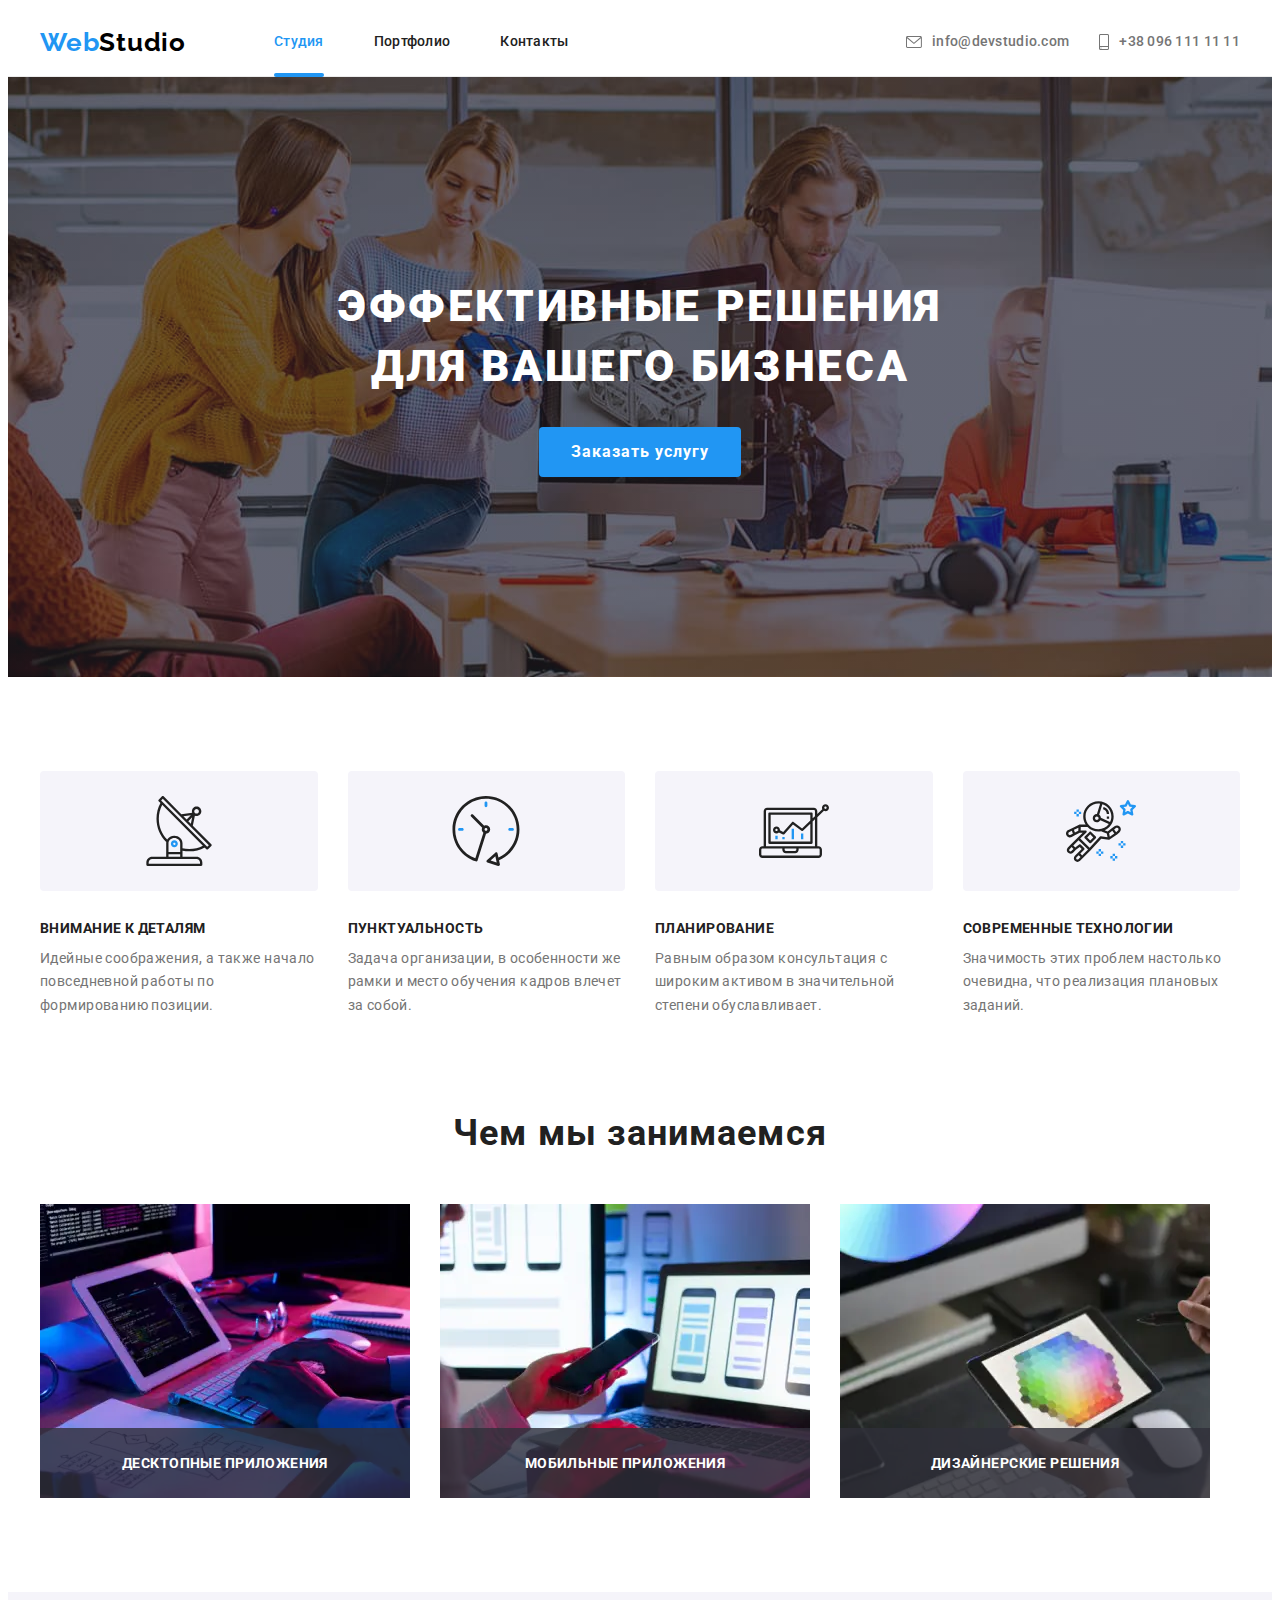
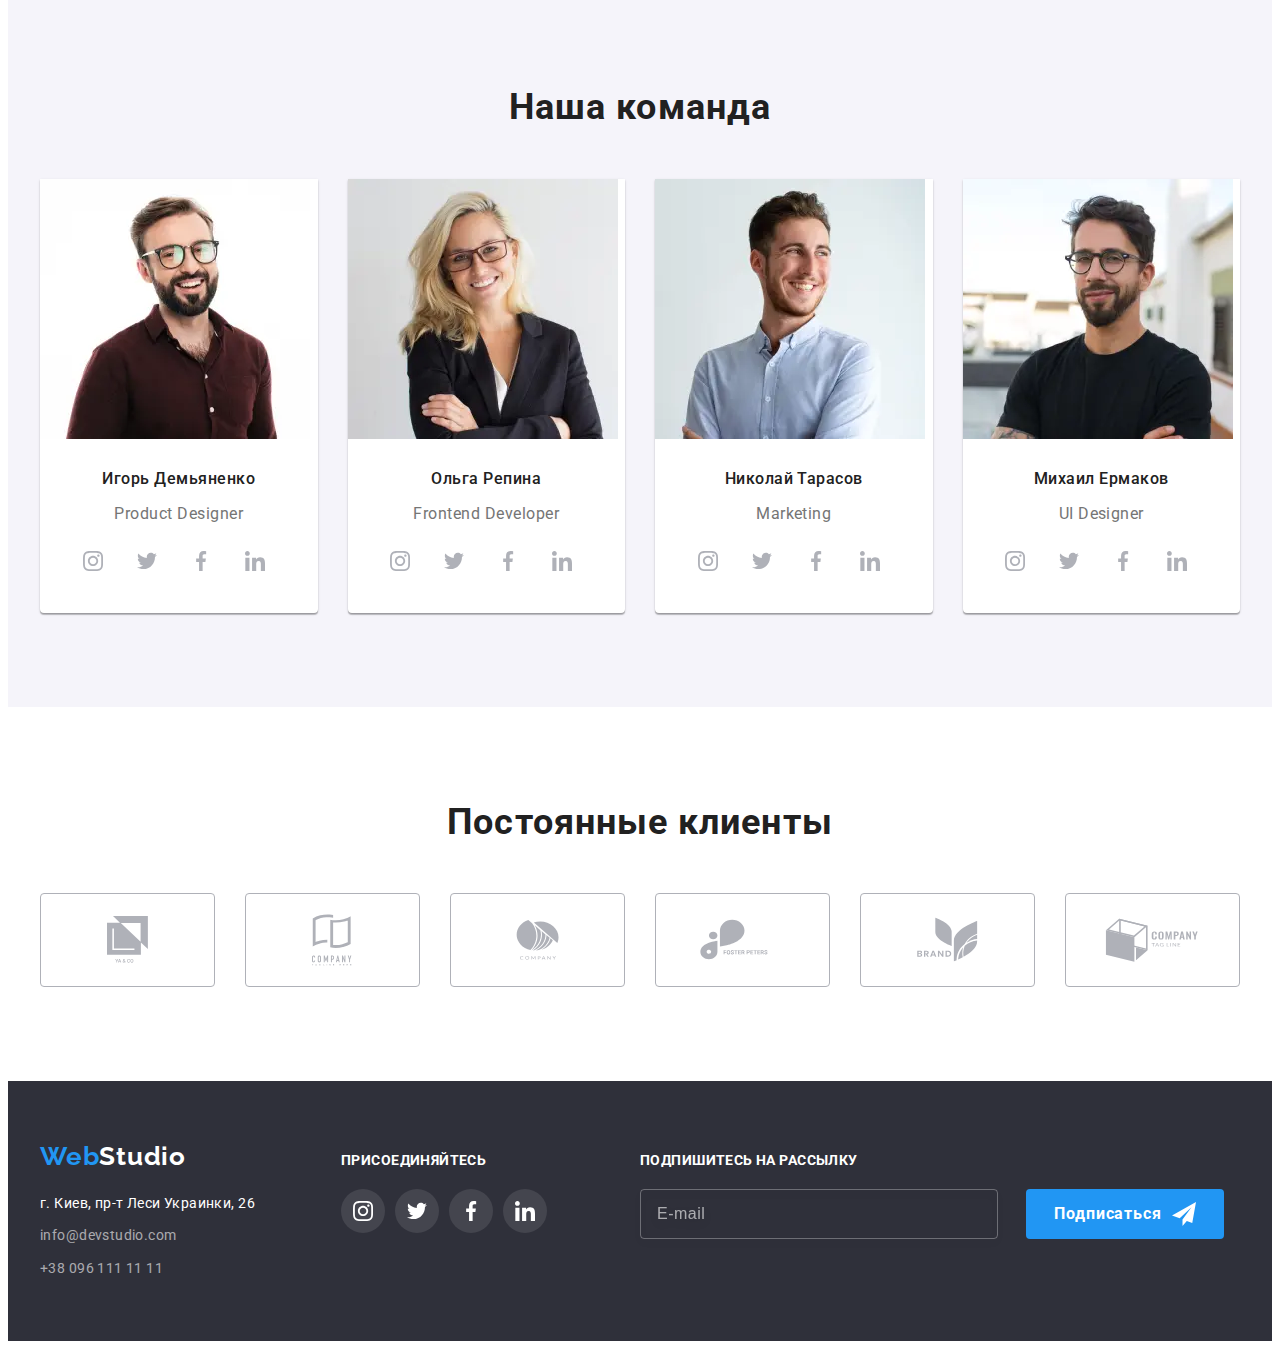
==== commit 2b005008: "Адаптация" ====
--- a/index.html
+++ b/index.html
@@ -77,7 +77,7 @@
           <div class="container mobile-container-style">
             <ul class="mobile-menu-list list" >
               <li class="mobile-menu-list__item">
-                <a href="./index.html" class="mobile-menu-list__link link-active link ">Студия</a>
+                <a href="./index.html" class="mobile-menu-list__link link-active link">Студия</a>
               </li>
     
               <li class="mobile-menu-list__item">
@@ -105,19 +105,19 @@
     
            <ul class="mobile-social-list list" >
             <li class="mobile-social-list__item">
-              <a href="./index.html" class="mobile-social-list__link link">Instagram</a>
+              <a href="" class="mobile-social-list__link link" target="_blank" rel="noopener noreferrer">Instagram</a>
             </li>
     
             <li class="mobile-social-list__item">
-              <a href="./portfolio.html" class="mobile-social-list__link link">Twitter</a>
+              <a href="" class="mobile-social-list__link link" target="_blank" rel="noopener noreferrer">Twitter</a>
             </li>
     
             <li class="mobile-social-list__item">
-              <a href="#" class="mobile-social-list__link link">Facebook</a>
+              <a href="" class="mobile-social-list__link link" target="_blank" rel="noopener noreferrer">Facebook</a>
             </li>
     
             <li class="mobile-social-list__item">
-              <a href="#" class="mobile-social-list__link link">LinkedIn</a>
+              <a href="" class="mobile-social-list__link link" target="_blank" rel="noopener noreferrer">LinkedIn</a>
             </li>
            </ul>
          </div>
@@ -202,21 +202,63 @@
           <h2 class="section-title">Чем мы занимаемся</h2>
           <ul class="direction-list list">
             <li class="direction-list__item">
-              <img src="./images/studio/box1.jpg" alt="Вёрстка по алгоритму" width="370" />
+              <picture>
+                <source
+                  media="(min-width: 1200px)"
+                  srcset="./images/direction/pic1.webp 1x, ./images/direction/pic1@2x.webp 2x"
+                  type="image/webp"
+                />
+                <source
+                  media="(min-width: 1200px)"
+                  srcset="./images/direction/pic1.jpg 1x, ./images/direction/pic1@2x.jpg 2x"
+                />
+                <img
+                  src="./images/direction/pic1.jpg"
+                  alt="Вёрстка по алгоритму"
+                />
+              </picture>
               <div class="direction-lable">
                 <p class="direction-lable__text">Десктопные приложения</p>
               </div>
             </li>
 
             <li class="direction-list__item">
-              <img src="./images/studio/box2.jpg" alt="Адаптивная вёрстка" width="370" />
+              <picture>
+                <source
+                  media="(min-width: 1200px)"
+                  srcset="./images/direction/pic2.webp 1x, ./images/direction/pic2@2x.webp 2x"
+                  type="image/webp"
+                />
+                <source
+                  media="(min-width: 1200px)"
+                  srcset="./images/direction/pic2.jpg 1x, ./images/direction/pic2@2x.jpg 2x"
+                />
+                <img
+                  src="./images/direction/pic2.jpg"
+                  alt="Адаптивная вёрстка"
+                />
+              </picture>
               <div class="direction-lable">
                 <p class="direction-lable__text">Мобильные приложения</p>
               </div>
             </li>
 
             <li class="direction-list__item">
-              <img src="./images/studio/box3.jpg" alt="Веб дизайн" width="370" />
+              <picture>
+                <source
+                  media="(min-width: 1200px)"
+                  srcset="./images/direction/pic3.webp 1x, ./images/direction/pic3@2x.webp 2x"
+                  type="image/webp"
+                />
+                <source
+                  media="(min-width: 1200px)"
+                  srcset="./images/direction/pic3.jpg 1x, ./images/direction/pic3@2x.jpg 2x"
+                />
+                <img
+                  src="./images/direction/pic3.jpg"
+                  alt="Веб дизайн"
+                />
+              </picture>
               <div class="direction-lable">
                 <p class="direction-lable__text">Дизайнерские решения</p>
               </div>
@@ -230,35 +272,67 @@
           <h2 class="section-title">Наша команда</h2>
           <ul class="team-list list">
             <li class="team-list__item">
-              <img src="./images/studio/img1.jpg" alt="Фото Игоря Демьяненка" />
+              <picture>
+                <source
+                  media="(min-width: 1200px)"
+                  type="image/webp"
+                  srcset="./images/team/team1-dt.webp 1x, ./images/team/team1-dt@2x.webp 2x"
+                />
+                <source
+                  media="(min-width: 1200px)"
+                  srcset="./images/team/team1-dt.jpg 1x, ./images/team/team1-dt@2x.jpg 2x"
+                />
+                <source
+                  media="(min-width: 768px)"
+                  srcset="./images/team/team1-tb.webp 1x, ./images/team/team1-tb@2x.webp 2x"
+                  type="image/webp"
+                />
+                <source
+                  media="(min-width: 768px)"
+                  srcset="./images/team/team1-tb.jpg 1x, ./images/team/team1-tb@2x.jpg 2x"
+                />
+                <source
+                  media="(min-width: 320px)"
+                  srcset="./images/team/team1-mb.webp 1x, ./images/team/team1-mb@2x.webp 2x"
+                  type="image/webp"
+                />
+                <source
+                  media="(min-width: 320px)"
+                  srcset="./images/team/team1-mb.jpg 1x, ./images/team/team1-mb@2x.jpg 2x"
+                />
+                <img
+                  src="./images/team/team1-mb.jpg"
+                  alt="Фото Игоря Демьяненка"
+                />
+              </picture>
               <div class="bottom-item">
                 <h3 class="bottom-item__title">Игорь Демьяненко</h3>
                 <p class="bottom-item__text" lang="en">Product Designer</p>
                 
                 <ul class="social-networks list social-networks__style">
                   <li class="social-networks__item">
-                    <a class="social-networks__link link" href="#">
+                    <a class="social-networks__link link" href="#" target="_blank" rel="noopener noreferrer">
                       <svg class="social-networks__icons">
                         <use href="./images/svg/sprite.svg#icon-instagram"></use>
                       </svg>
                     </a>
                   </li>
                   <li class="social-networks__item">
-                    <a class="social-networks__link link" href="#">
+                    <a class="social-networks__link link" href="#" target="_blank" rel="noopener noreferrer">
                       <svg class="social-networks__icons">
                         <use href="./images/svg/sprite.svg#icon-twitter"></use>
                       </svg>
                     </a>
                   </li>
                   <li class="social-networks__item">
-                    <a class="social-networks__link link" href="#">
+                    <a class="social-networks__link link" href="#" target="_blank" rel="noopener noreferrer">
                       <svg class="social-networks__icons">
                         <use href="./images/svg/sprite.svg#icon-facebook"></use>
                       </svg>
                     </a>
                   </li>
                   <li class="social-networks__item">
-                    <a class="social-networks__link link" href="#">
+                    <a class="social-networks__link link" href="#" target="_blank" rel="noopener noreferrer">
                       <svg class="social-networks__icons">
                         <use href="./images/svg/sprite.svg#icon-linkedin"></use>
                       </svg>
@@ -269,34 +343,66 @@
             </li>
 
             <li class="team-list__item">
-              <img src="./images/studio/img2.jpg" alt="Фото Ольги Репиной" />
+              <picture>
+                <source
+                  media="(min-width: 1200px)"
+                  type="image/webp"
+                  srcset="./images/team/team2-dt.webp 1x, ./images/team/team2-dt@2x.webp 2x"
+                />
+                <source
+                  media="(min-width: 1200px)"
+                  srcset="./images/team/team2-dt.jpg 1x, ./images/team/team2-dt@2x.jpg 2x"
+                />
+                <source
+                  media="(min-width: 768px)"
+                  srcset="./images/team/team2-tb.webp 1x, ./images/team/team2-tb@2x.webp 2x"
+                  type="image/webp"
+                />
+                <source
+                  media="(min-width: 768px)"
+                  srcset="./images/team/team2-tb.jpg 1x, ./images/team/team2-tb@2x.jpg 2x"
+                />
+                <source
+                  media="(min-width: 320px)"
+                  srcset="./images/team/team2-mb.webp 1x, ./images/team/team2-mb@2x.webp 2x"
+                  type="image/webp"
+                />
+                <source
+                  media="(min-width: 320px)"
+                  srcset="./images/team/team2-mb.jpg 1x, ./images/team/team2-mb@2x.jpg 2x"
+                />
+                <img
+                  src="./images/team/team2-mb.jpg"
+                  alt="Фото Ольги Репиной"
+                />
+              </picture>
               <div class="bottom-item">
                 <h3 class="bottom-item__title">Ольга Репина</h3>
                 <p class="bottom-item__text" lang="en">Frontend Developer</p>
                 <ul class="social-networks list social-networks__style">
                   <li class="social-networks__item">
-                    <a class="social-networks__link link" href="#">
+                    <a class="social-networks__link link" href="#" target="_blank" rel="noopener noreferrer">
                       <svg class="social-networks__icons">
                         <use href="./images/svg/sprite.svg#icon-instagram"></use>
                       </svg>
                     </a>
                   </li>
                   <li class="social-networks__item">
-                    <a class="social-networks__link link" href="#">
+                    <a class="social-networks__link link" href="#" target="_blank" rel="noopener noreferrer">
                       <svg class="social-networks__icons">
                         <use href="./images/svg/sprite.svg#icon-twitter"></use>
                       </svg>
                     </a>
                   </li>
                   <li class="social-networks__item">
-                    <a class="social-networks__link link" href="#">
+                    <a class="social-networks__link link" href="#" target="_blank" rel="noopener noreferrer">
                       <svg class="social-networks__icons">
                         <use href="./images/svg/sprite.svg#icon-facebook"></use>
                       </svg>
                     </a>
                   </li>
                   <li class="social-networks__item">
-                    <a class="social-networks__link link" href="#">
+                    <a class="social-networks__link link" href="#" target="_blank" rel="noopener noreferrer">
                       <svg class="social-networks__icons">
                         <use href="./images/svg/sprite.svg#icon-linkedin"></use>
                       </svg>
@@ -307,34 +413,66 @@
             </li>
 
             <li class="team-list__item">
-              <img src="./images/studio/img3.jpg" alt="Фото Николая Тарасова" />
+              <picture>
+                <source
+                  media="(min-width: 1200px)"
+                  type="image/webp"
+                  srcset="./images/team/team3-dt.webp 1x, ./images/team/team3-dt@2x.webp 2x"
+                />
+                <source
+                  media="(min-width: 1200px)"
+                  srcset="./images/team/team3-dt.jpg 1x, ./images/team/team3-dt@2x.jpg 2x"
+                />
+                <source
+                  media="(min-width: 768px)"
+                  srcset="./images/team/team3-tb.webp 1x, ./images/team/team3-tb@2x.webp 2x"
+                  type="image/webp"
+                />
+                <source
+                  media="(min-width: 768px)"
+                  srcset="./images/team/team3-tb.jpg 1x, ./images/team/team3-tb@2x.jpg 2x"
+                />
+                <source
+                  media="(min-width: 320px)"
+                  srcset="./images/team/team3-mb.webp 1x, ./images/team/team3-mb@2x.webp 2x"
+                  type="image/webp"
+                />
+                <source
+                  media="(min-width: 320px)"
+                  srcset="./images/team/team3-mb.jpg 1x, ./images/team/team3-mb@2x.jpg 2x"
+                />
+                <img
+                  src="./images/team/team3-mb.jpg"
+                  alt="Фото Николая Тарасова"
+                />
+              </picture>
               <div class="bottom-item">
                 <h3 class="bottom-item__title">Николай Тарасов</h3>
                 <p class="bottom-item__text" lang="en">Marketing</p>
                 <ul class="social-networks list social-networks__style">
                   <li class="social-networks__item">
-                    <a class="social-networks__link link" href="#">
+                    <a class="social-networks__link link" href="#" target="_blank" rel="noopener noreferrer">
                       <svg class="social-networks__icons">
                         <use href="./images/svg/sprite.svg#icon-instagram"></use>
                       </svg>
                     </a>
                   </li>
                   <li class="social-networks__item">
-                    <a class="social-networks__link link" href="#">
+                    <a class="social-networks__link link" href="#" target="_blank" rel="noopener noreferrer">
                       <svg class="social-networks__icons">
                         <use href="./images/svg/sprite.svg#icon-twitter"></use>
                       </svg>
                     </a>
                   </li>
                   <li class="social-networks__item">
-                    <a class="social-networks__link link" href="#">
+                    <a class="social-networks__link link" href="#" target="_blank" rel="noopener noreferrer">
                       <svg class="social-networks__icons">
                         <use href="./images/svg/sprite.svg#icon-facebook"></use>
                       </svg>
                     </a>
                   </li>
                   <li class="social-networks__item">
-                    <a class="social-networks__link link" href="#">
+                    <a class="social-networks__link link" href="#" target="_blank" rel="noopener noreferrer">
                       <svg class="social-networks__icons">
                         <use href="./images/svg/sprite.svg#icon-linkedin"></use>
                       </svg>
@@ -345,34 +483,66 @@
             </li>
 
             <li class="team-list__item">
-              <img src="./images/studio/img4.jpg" alt="Фото Михаила Ермакова" />
+              <picture>
+                <source
+                  media="(min-width: 1200px)"
+                  type="image/webp"
+                  srcset="./images/team/team4-dt.webp 1x, ./images/team/team4-dt@2x.webp 2x"
+                />
+                <source
+                  media="(min-width: 1200px)"
+                  srcset="./images/team/team4-dt.jpg 1x, ./images/team/team4-dt@2x.jpg 2x"
+                />
+                <source
+                  media="(min-width: 768px)"
+                  srcset="./images/team/team4-tb.webp 1x, ./images/team/team4-tb@2x.webp 2x"
+                  type="image/webp"
+                />
+                <source
+                  media="(min-width: 768px)"
+                  srcset="./images/team/team4-tb.jpg 1x, ./images/team/team4-tb@2x.jpg 2x"
+                />
+                <source
+                  media="(min-width: 320px)"
+                  srcset="./images/team/team4-mb.webp 1x, ./images/team/team4-mb@2x.webp 2x"
+                  type="image/webp"
+                />
+                <source
+                  media="(min-width: 320px)"
+                  srcset="./images/team/team4-mb.jpg 1x, ./images/team/team4-mb@2x.jpg 2x"
+                />
+                <img
+                  src="./images/team/team4-mb.jpg"
+                  alt="Михаил Ермаков"
+                />
+              </picture>
               <div class="bottom-item">
                 <h3 class="bottom-item__title">Михаил Ермаков</h3>
                 <p class="bottom-item__text" lang="en">UI Designer</p>
                 <ul class="social-networks list social-networks__style">
                   <li class="social-networks__item">
-                    <a class="social-networks__link link" href="#">
+                    <a class="social-networks__link link" href="#" target="_blank" rel="noopener noreferrer">
                       <svg class="social-networks__icons">
                         <use href="./images/svg/sprite.svg#icon-instagram"></use>
                       </svg>
                     </a>
                   </li>
                   <li class="social-networks__item">
-                    <a class="social-networks__link link" href="#">
+                    <a class="social-networks__link link" href="#" target="_blank" rel="noopener noreferrer">
                       <svg class="social-networks__icons">
                         <use href="./images/svg/sprite.svg#icon-twitter"></use>
                       </svg>
                     </a>
                   </li>
                   <li class="social-networks__item">
-                    <a class="social-networks__link link" href="#">
+                    <a class="social-networks__link link" href="#" target="_blank" rel="noopener noreferrer">
                       <svg class="social-networks__icons">
                         <use href="./images/svg/sprite.svg#icon-facebook"></use>
                       </svg>
                     </a>
                   </li>
                   <li class="social-networks__item">
-                    <a class="social-networks__link link" href="#">
+                    <a class="social-networks__link link" href="#" target="_blank" rel="noopener noreferrer">
                       <svg class="social-networks__icons">
                         <use href="./images/svg/sprite.svg#icon-linkedin"></use>
                       </svg>
@@ -390,42 +560,42 @@
           <h2 class="section-title">Постоянные клиенты</h2>
           <ul class="clients-list list">
             <li class="clients-list__item">
-              <a class="clients-list__link" href="#">
+              <a class="clients-list__link" href="#" target="_blank" rel="noopener noreferrer">
                 <svg class="clients-list__icons" width="41" height="47">
                   <use href="./images/svg/sprite.svg#icon-client-1"></use>
                 </svg>
               </a>
             </li>
             <li class="clients-list__item">
-              <a class="clients-list__link" href="#">
+              <a class="clients-list__link" href="#" target="_blank" rel="noopener noreferrer">
                 <svg class="clients-list__icons" width="40" height="52">
                   <use href="./images/svg/sprite.svg#icon-client-2"></use>
                 </svg>
               </a>
             </li>
             <li class="clients-list__item">
-              <a class="clients-list__link" href="#">
+              <a class="clients-list__link" href="#" target="_blank" rel="noopener noreferrer">
                 <svg class="clients-list__icons" width="43" height="41">
                   <use href="./images/svg/sprite.svg#icon-client-3"></use>
                 </svg>
               </a>
             </li>
             <li class="clients-list__item">
-              <a class="clients-list__link" href="#">
+              <a class="clients-list__link" href="#" target="_blank" rel="noopener noreferrer">
                 <svg class="clients-list__icons" width="84" height="41">
                   <use href="./images/svg/sprite.svg#icon-client-4"></use>
                 </svg>
               </a>
             </li>
             <li class="clients-list__item">
-              <a class="clients-list__link" href="#">
+              <a class="clients-list__link" href="#" target="_blank" rel="noopener noreferrer">
                 <svg class="clients-list__icons" width="63" height="45">
                   <use href="./images/svg/sprite.svg#icon-client-5"></use>
                 </svg>
               </a>
             </li>
             <li class="clients-list__item">
-              <a class="clients-list__link" href="#">
+              <a class="clients-list__link" href="#" target="_blank" rel="noopener noreferrer">
                 <svg class="clients-list__icons" width="94" height="44">
                   <use href="./images/svg/sprite.svg#icon-client-6"></use>
                 </svg>
@@ -457,28 +627,28 @@
               
               <ul class="social-networks list">
                 <li class="social-networks__item">
-                  <a class="social-networks__link link social-networks--link-style" href="#">
+                  <a class="social-networks__link link social-networks--link-style" href="#" target="_blank" rel="noopener noreferrer">
                     <svg class="social-networks__icons">
                       <use href="./images/svg/sprite.svg#icon-instagram"></use>
                     </svg>
                   </a>
                 </li>
                 <li class="social-networks__item">
-                  <a class="social-networks__link link social-networks--link-style" href="#">
+                  <a class="social-networks__link link social-networks--link-style" href="#" target="_blank" rel="noopener noreferrer">
                     <svg class="social-networks__icons">
                       <use href="./images/svg/sprite.svg#icon-twitter"></use>
                     </svg>
                   </a>
                 </li>
                 <li class="social-networks__item">
-                  <a class="social-networks__link link social-networks--link-style" href="#">
+                  <a class="social-networks__link link social-networks--link-style" href="#" target="_blank" rel="noopener noreferrer">
                     <svg class="social-networks__icons">
                       <use href="./images/svg/sprite.svg#icon-facebook"></use>
                     </svg>
                   </a>
                 </li>
                 <li class="social-networks__item">
-                  <a class="social-networks__link link social-networks--link-style" href="#">
+                  <a class="social-networks__link link social-networks--link-style" href="#" target="_blank" rel="noopener noreferrer">
                     <svg class="social-networks__icons">
                       <use href="./images/svg/sprite.svg#icon-linkedin"></use>
                     </svg>
@@ -547,7 +717,7 @@
               <span class="form-checkbox__icon"></span>
               Соглашаюсь с рассылкой и принимаю&nbsp;<a class="form-checkbox__link" href="#">Условия договора</a>
             </lable>
-            </div>
+          </div>
           <button type="submit" class="main-button form-button-style" aria-label="Отправить">Отправить</button>
         </form>
       </div>
--- a/css/main.min.css
+++ b/css/main.min.css
@@ -1,3 +1,3 @@
 :root{--main-bg-color: #ffffff;--second-bg-color: #f5f4fa;--accent-bg-color: #2f303a;--main-text-color: #757575;--title-text-color: #212121;--accent-text-color: #2196f3;--hover-btn-color: #188ce8;--main-icons-color: #afb1b8;--contacts-text-color: rgba(255, 255, 255, 0.6);--bold-font: 700;--middle-font: 500;--card-shadow: 0px 1px 3px rgba(0, 0, 0, 0.12), 0px 1px 1px rgba(0, 0, 0, 0.14),
-    0px 2px 1px rgba(0, 0, 0, 0.2);--bottom-border: 1px solid #eeeeee}.visually-hidden{position:absolute;clip:rect(0 0 0 0);width:1px;height:1px;margin:-1px}body{background-color:var(--main-bg-color);color:var(--main-text-color);font-family:Roboto, sans-serif;font-weight:400}h1,h2,h3,h4,h5,h6,p{margin-top:0;margin-bottom:0}ul,ol{margin-top:0;margin-bottom:0;padding-left:0}.list{padding:0;margin:0;list-style:none}.link{text-decoration:none}img{display:block;max-width:100%;height:auto}.container{margin-left:auto;margin-right:auto;padding-left:15px;padding-right:15px;width:100%}@media screen and (min-width: 480px){.container{max-width:480px}}@media screen and (min-width: 768px){.container{max-width:768px}}@media screen and (min-width: 1200px){.container{max-width:1200px}}.logo{text-decoration:none;color:var(--accent-text-color);font-family:Raleway;font-weight:var(--bold-font);font-size:24px;line-height:1.16;letter-spacing:0.03em}@media screen and (min-width: 1200px){.logo{font-size:26px;line-height:1.19}}.logo__color{color:#000}.logo-mob-style{padding-top:16px;padding-bottom:16px}@media screen and (min-width: 768px){.logo-mob-style{padding-top:0;padding-bottom:0}}.only-desktop{display:none}@media screen and (min-width: 1200px){.only-desktop{display:block}}.section-title{margin-top:0;margin-bottom:30px;font-weight:var(--bold-font);font-size:28px;line-height:1.17;text-align:center;letter-spacing:0.03em;color:var(--title-text-color)}@media screen and (min-width: 1200px){.section-title{margin-bottom:50px;font-size:36px}}.social-networks{display:flex;justify-content:center;margin-right:-10px}.social-networks__style{margin:0 auto}.social-networks__item{display:flex;margin-right:10px}.social-networks__link{display:flex;justify-content:center;align-items:center;width:44px;height:44px;border-radius:50% 50%;fill:var(--main-icons-color);transition:border-radius 250ms cubic-bezier(0.4, 0, 0.2, 1),background-color 250ms cubic-bezier(0.4, 0, 0.2, 1),fill 250ms cubic-bezier(0.4, 0, 0.2, 1)}.social-networks__link:hover,.social-networks__link:focus{border-radius:50% 50%;background-color:var(--accent-text-color);fill:var(--main-bg-color)}.social-networks--link-style{background-color:rgba(255,255,255,0.1);fill:var(--main-bg-color)}.social-networks__icons{width:20px;height:20px}.backdrop{position:fixed;top:0;left:0;width:100%;height:100%;background:rgba(0,0,0,0.2);opacity:1;transition:opacity 250ms cubic-bezier(0.4, 0, 0.2, 1)}.backdrop.is-hidden{opacity:0;pointer-events:none}.backdrop.is-hidden .modal{transform:translate(-50%, -50%) scale(0.7)}.modal-style{position:absolute;top:50%;left:50%}.modal{width:450px;height:609px;padding:40px;border-radius:4px;box-shadow:0px 1px 3px rgba(0,0,0,0.12),0px 1px 1px rgba(0,0,0,0.14),0px 2px 1px rgba(0,0,0,0.2);background:var(--main-bg-color);transform:translate(-50%, -50%) scale(1);transition:transform 250ms cubic-bezier(0.4, 0, 0.2, 1)}@media screen and (min-width: 1200px){.modal{width:528px;height:581px}}.order-form{display:flex;flex-direction:column}.modal__text{margin-bottom:12px;font-weight:var(--bold-font);font-size:20px;line-height:1.15;text-align:center;letter-spacing:0.03em;color:var(--title-text-color)}.form-field{position:relative;margin-bottom:10px}.form-field:nth-child(5){margin-bottom:20px}.form-field__lable{display:inline-block;margin-bottom:4px;font-size:12px;line-height:14px;letter-spacing:0.01em;color:var(--main-text-color)}.form-field__input{width:370px;height:40px;padding-left:42px;border:1px solid rgba(33,33,33,0.2);box-sizing:border-box;border-radius:4px;transition:border 250ms cubic-bezier(0.4, 0, 0.2, 1)}@media screen and (min-width: 1200px){.form-field__input{width:448px}}.form-field__input:hover,.form-field__input:focus{border:1px solid var(--accent-text-color);box-sizing:border-box;border-radius:4px;outline:none}.form-field__icon{display:inline-block;position:absolute;top:32px;left:12px;fill:#000;transition:fill 250ms cubic-bezier(0.4, 0, 0.2, 1)}.form-field__input:hover ~ .form-field__icon,.form-field__input:focus ~ .form-field__icon{fill:var(--accent-text-color)}.form-field__textarea{width:100%;height:120px;padding:12px 16px;border:1px solid rgba(33,33,33,0.2);box-sizing:border-box;border-radius:4px;resize:none;transition:border 250ms cubic-bezier(0.4, 0, 0.2, 1)}.form-field__textarea:hover,.form-field__textarea:focus{border:1px solid var(--accent-text-color);box-sizing:border-box;border-radius:4px;outline:none}.form-field__textarea::placeholder{font-size:12px;line-height:1.16;letter-spacing:0.01em;color:rgba(117,117,117,0.5)}.form-checkbox{margin-bottom:30px;font-size:12px;line-height:1.71px;letter-spacing:0.03em;color:var(--main-text-color)}@media screen and (min-width: 1200px){.form-checkbox{font-size:14px}}.form-checkbox__label{display:flex;flex-wrap:wrap;align-items:center;justify-content:center}.form-checkbox__icon{display:inline-block;width:16px;height:15px;margin-right:8px;border:2px solid var(--title-text-color);border-radius:3px;transition:background-color 250ms cubic-bezier(0.4, 0, 0.2, 1);cursor:pointer}.form-checkbox__input:checked+.form-checkbox__icon{border:none;background-color:var(--accent-text-color);background-image:url(../images/svg/check-on.svg);background-size:contain}.form-checkbox__link{text-decoration-line:underline;color:var(--accent-text-color)}.close-button{position:absolute;top:8px;right:8px;width:30px;height:30px;padding:0;border:1px solid rgba(0,0,0,0.1);border-radius:50% 50%;box-sizing:border-box;cursor:pointer;background:transparent;transition:fill 250ms cubic-bezier(0.4, 0, 0.2, 1)}.close-button:hover,.close-button:focus{fill:var(--accent-text-color)}.close-button__icon-cross{position:absolute;top:8px;right:8px}.close-but-syle{position:absolute;top:10px;right:15px;width:40px;height:40px;border:none}.icon-cross{position:unset}.form-button-style{display:block;margin:0 auto;width:200px;height:50px;padding:10px 55px}.main-button{padding:10px 32px;cursor:pointer;font-family:inherit;font-weight:var(--bold-font);font-size:16px;line-height:1.87;text-align:center;letter-spacing:0.06em;border-radius:4px;color:var(--main-bg-color);background-color:var(--accent-text-color);border-style:none;transition:background-color 250ms cubic-bezier(0.4, 0, 0.2, 1),box-shadow 250ms cubic-bezier(0.4, 0, 0.2, 1)}.main-button:hover,.main-button:focus{background-color:var(--hover-btn-color);box-shadow:0px 4px 4px rgba(0,0,0,0.15)}.header{border-bottom:1px solid #ececec}.main-navigation{display:flex;align-items:center;justify-content:space-between}.navigation{display:flex}@media screen and (min-width: 768px){.navigation{align-items:center}}.menu{display:flex;margin-left:88px}@media screen and (max-width: 767px){.menu{display:none}}@media screen and (max-width: 1200px){.menu{margin-left:93px}}.menu__item+.menu__item{margin-left:50px}.menu__link{position:relative;display:block;padding-top:16px;padding-bottom:16px;color:var(--title-text-color);text-decoration:none;font-weight:var(--middle-font);font-size:14px;line-height:1.14;letter-spacing:0.02em;transition:color 250ms cubic-bezier(0.4, 0, 0.2, 1)}@media screen and (min-width: 768px){.menu__link{padding-top:26px;padding-bottom:26px}}.menu__link:hover,.menu__link:focus{color:var(--accent-text-color)}.current{color:var(--accent-text-color)}.current::after{content:'';position:absolute;left:0;bottom:-1px;width:100%;height:4px;display:block;background:#2196f3;border-radius:2px}.contacts{display:flex;flex-direction:column;margin-left:auto}@media screen and (max-width: 767px){.contacts{display:none}}@media screen and (min-width: 1200px){.contacts{flex-direction:row}}.contacts__item{display:flex}@media screen and (min-width: 1200px){.contacts__item+.contacts__item{margin-left:30px}}.contacts__link{display:flex;align-items:center;width:100%;padding-top:5px;padding-bottom:5px;text-decoration:none;font-weight:var(--middle-font);font-size:14px;line-height:1.14;letter-spacing:0.02em;color:var(--main-text-color);transition:color 250ms cubic-bezier(0.4, 0, 0.2, 1)}@media screen and (min-width: 1200px){.contacts__link{padding-top:26px;padding-bottom:26px}}.contacts__link:hover,.contacts__link:focus{color:var(--accent-text-color)}.contacts__icons{margin-right:10px;fill:currentColor}.menu-btn{display:block;width:40px;height:40px;align-items:center;padding:0;background:none;border:none;fill:#000;cursor:pointer;transition:fill 250ms cubic-bezier(0.4, 0, 0.2, 1)}@media screen and (min-width: 768px){.menu-btn{display:none}}.menu-btn:hover,.menu-btn:focus{fill:var(--accent-text-color)}.mobile-menu{position:fixed;top:0;left:0;width:100vw;height:100vh;padding-top:48px;padding-bottom:48px;background-color:var(--main-bg-color);z-index:1}.mobile-menu.is-hidden{opacity:0;pointer-events:none}.mobile-container-style{display:flex;flex-direction:column;justify-content:space-between;height:100%;padding-left:40px}@media screen and (max-width: 479px){.mobile-container-style{padding-left:30px}}.mobile-menu-list__item:not(:last-child){margin-bottom:32px}.mobile-menu-list__link{font-weight:var(--middle-font);font-size:40px;line-height:1.18;letter-spacing:0.02em;color:var(--title-text-color)}@media screen and (max-width: 479px){.mobile-menu-list__link{font-size:36px}}.link-active{color:var(--accent-text-color)}.mobile-contacts-list__item:not(:last-child){margin-bottom:32px}@media screen and (max-width: 479px){.mobile-contacts-list__item:not(:last-child){margin-bottom:26px}}.mobile-contacts-list:not(:last-child){margin-bottom:64px}.mobile-contacts-list__link-phone{font-weight:var(--middle-font);font-size:34px;line-height:1.18;letter-spacing:0.02em;color:var(--accent-text-color)}@media screen and (max-width: 479px){.mobile-contacts-list__link-phone{font-size:24px}}.mobile-contacts-list__link-mail{font-weight:var(--middle-font);font-size:24px;line-height:1.17;letter-spacing:0.02em;color:var(--main-text-color)}.mobile-social-list{display:flex}.mobile-social-list__item{position:relative}.mobile-social-list__item:not(:last-child){margin-right:20px}@media screen and (max-width: 479px){.mobile-social-list__item:not(:last-child){margin-right:10px}}.mobile-social-list__item:not(:last-child)::after{content:'';position:absolute;right:-11px;display:inline-block;width:1px;height:22px;background-color:rgba(33,33,33,0.2)}@media screen and (max-width: 479px){.mobile-social-list__item:not(:last-child)::after{right:-6px}}.mobile-social-list__link{font-weight:500;font-size:18px;line-height:1.22;letter-spacing:0.02em;color:var(--accent-text-color)}@media screen and (max-width: 479px){.mobile-social-list__link{font-size:14px}}.main-section{padding-top:180px;padding-bottom:180px;text-align:center;background:linear-gradient(rgba(47,48,58,0.4), rgba(47,48,58,0.4)),url(../images/studio/main-bgi.jpg),#c4c4c4;background-size:cover;background-position:center;background-repeat:no-repeat}@media screen and (min-width: 1200px){.main-section{padding-top:200px;padding-bottom:200px}}.main-section .main-section__title{margin-top:0;margin-bottom:30px;font-weight:900;font-size:26px;line-height:1.62;letter-spacing:0.06em;text-transform:uppercase;color:var(--main-bg-color)}@media screen and (max-width: 479px){.main-section .main-section__title{font-size:20px}}@media screen and (min-width: 1200px){.main-section .main-section__title{font-size:44px;line-height:1.36}}.main-description{margin:0 auto;width:100%}@media screen and (min-width: 480px){.main-description{width:360px}}@media screen and (min-width: 1200px){.main-description{width:696px}}.qualities{padding-top:60px;padding-bottom:60px}@media screen and (min-width: 1200px){.qualities{padding-top:94px;padding-bottom:94px}}.qualities-list{margin-bottom:-30px}@media screen and (min-width: 768px){.qualities-list{display:flex;flex-wrap:wrap;margin-left:-30px}}.qualities-list__item{width:100%;margin-bottom:30px}@media screen and (min-width: 768px){.qualities-list__item{flex-basis:calc((100% - 60px) / 2);margin-left:30px}}@media screen and (min-width: 1200px){.qualities-list__item{flex-basis:calc((100% - 120px) / 4)}}.qualities-list__tiltle{margin-top:0;margin-bottom:10px;text-align:center;text-transform:uppercase;font-weight:var(--bold-font);font-size:14px;line-height:1.14;letter-spacing:0.03em;color:var(--title-text-color)}@media screen and (min-width: 768px){.qualities-list__tiltle{text-align:left}}.qualities-list__text{margin-top:0;margin-bottom:0;font-size:14px;line-height:1.71;letter-spacing:0.03em;color:var(--main-text-color)}.static-block{display:flex;justify-content:center;align-items:center;margin-bottom:30px;width:100%;height:120px;background-color:var(--second-bg-color);border-radius:4px}.static-block__icons{width:70px;height:70px}.direction{padding-bottom:94px}.direction-lable{position:absolute;bottom:0;left:0;display:flex;justify-content:center;align-items:center;width:100%;height:70px;background:rgba(47,48,58,0.8)}.direction-lable__text{font-weight:var(--bold-font);font-size:14px;line-height:1.42;letter-spacing:0.03em;text-align:center;text-transform:uppercase;color:var(--main-bg-color)}.direction-list{display:flex;margin-right:-30px}.direction-list__item{position:relative;margin-right:30px}.team{padding-top:60px;padding-bottom:60px;background-color:var(--second-bg-color)}@media screen and (min-width: 1200px){.team{padding-top:94px;padding-bottom:94px}}.team-list{margin-bottom:-30px;text-align:center}@media screen and (min-width: 768px){.team-list{display:flex;flex-wrap:wrap;margin-left:-30px}}.team-list__item{width:100%;margin-bottom:30px;background-color:var(--main-bg-color);border-radius:0px 0px 4px 4px;box-shadow:var(--card-shadow)}@media screen and (min-width: 768px){.team-list__item{flex-basis:calc((100% - 60px) / 2);margin-left:30px}}@media screen and (min-width: 1200px){.team-list__item{flex-basis:calc((100% - 120px) / 4)}}.team .bottom-item{padding-top:30px;padding-bottom:30px}.team .bottom-item__title{margin-top:0;margin-bottom:10px;font-weight:var(--middle-font);font-size:16px;line-height:1.19;letter-spacing:0.03em;color:var(--title-text-color)}@media screen and (min-width: 1200px){.team .bottom-item__title{margin-bottom:16px}}.team .bottom-item__text{margin-top:0;margin-bottom:16px;font-size:16px;line-height:1.19;letter-spacing:0.03em;color:var(--main-text-color)}.clients{padding-top:60px;padding-bottom:60px}@media screen and (min-width: 1200px){.clients{padding-top:94px;padding-bottom:94px}}.clients-list{margin-bottom:-30px;display:flex;flex-wrap:wrap;margin-left:-30px}.clients-list__item{width:100%;margin-bottom:30px;flex-basis:calc((100% - 60px) / 2);margin-left:30px}@media screen and (min-width: 768px){.clients-list__item{flex-basis:calc((100% - 90px) / 3);margin-left:30px}}@media screen and (min-width: 1200px){.clients-list__item{flex-basis:calc((100% - 180px) / 6)}}.clients-list__link{display:flex;align-items:center;justify-content:center;height:92px;border:1px solid var(--main-icons-color);border-radius:4px;fill:var(--main-icons-color);transition:fill 250ms cubic-bezier(0.4, 0, 0.2, 1),border 250ms cubic-bezier(0.4, 0, 0.2, 1)}.clients-list__link:hover,.clients-list__link:focus{fill:var(--accent-text-color);border:1px solid var(--accent-text-color)}.portfolio{padding-top:60px;padding-bottom:60px}@media screen and (min-width: 1200px){.portfolio{padding-top:94px;padding-bottom:94px}}.filter{display:flex;flex-wrap:wrap;justify-content:start;margin-top:-15px;margin-bottom:40px}@media screen and (min-width: 768px){.filter{justify-content:center;margin-bottom:30px}}@media screen and (min-width: 768px){.filter{margin-bottom:50px}}.filter__item{margin-top:15px}.filter__item:not(:last-child){margin-right:8px}.filter__button{padding:6px 22px;font-family:inherit;cursor:pointer;font-weight:var(--middle-font);font-size:16px;line-height:1.62;text-align:center;letter-spacing:0.03em;color:var(--title-text-color);background-color:var(--second-bg-color);border-color:transparent;border-style:none;border-radius:4px;transition:color 250ms cubic-bezier(0.4, 0, 0.2, 1),background-color 250ms cubic-bezier(0.4, 0, 0.2, 1),box-shadow 250ms cubic-bezier(0.4, 0, 0.2, 1)}.filter__button:hover,.filter__button:focus{color:var(--main-bg-color);background-color:var(--accent-text-color);box-shadow:0px 2px 2px 0px rgba(0,0,0,0.12),0px 1px 2px 0px rgba(0,0,0,0.08),0px 3px 1px 0px rgba(0,0,0,0.1)}.products{display:flex;flex-wrap:wrap}@media screen and (min-width: 768px){.products{margin-top:calc(-1 * 30px);margin-left:calc(-1 * 30px)}}.products__item{display:flex;background:var(--main-bg-color);transition:transform 250ms cubic-bezier(0.4, 0, 0.2, 1)}@media screen and (min-width: 768px){.products__item{margin-top:30px;margin-left:30px;flex-basis:calc(100% / 2 - 30px)}}@media screen and (min-width: 1200px){.products__item{width:370px;flex-basis:calc(100% / 3 - 30px)}}@media screen and (max-width: 767px){.products__item:not(:last-child){margin-bottom:30px}}.products__link{display:flex;flex-direction:column}.products__link:hover,.products__link:focus{box-shadow:0px 1px 1px rgba(0,0,0,0.12),0px 4px 4px rgba(0,0,0,0.06),1px 4px 6px rgba(0,0,0,0.16)}.products__thumb{position:relative;overflow:hidden}.products__overlay{position:absolute;top:0;left:0;width:100%;height:100%;display:flex;justify-content:center;align-items:center;padding:63px 24px;background:rgba(33,150,243,0.9);transform:translateY(101%);transition:transform 250ms cubic-bezier(0.4, 0, 0.2, 1)}.products__link:hover .products__overlay,.products__link:hover .products__overlay{transform:translateY(0)}.products__overlay-text{font-size:18px;line-height:1.56;letter-spacing:0.03em;color:var(--main-bg-color)}.products__bottom-block{flex-grow:1;padding:20px 24px;border-right:var(--bottom-border);border-bottom:var(--bottom-border);border-left:var(--bottom-border)}.products__bottom-title{margin-top:0;margin-bottom:4px;font-weight:var(--bold-font);font-size:18px;line-height:2;letter-spacing:0.06em;color:var(--title-text-color)}.products__bottom-text{margin-top:0;margin-bottom:0;font-size:16px;line-height:1.87;letter-spacing:0.03em;color:var(--main-text-color)}.card{display:flex}.footer{padding-top:60px;padding-bottom:60px;background-color:var(--accent-bg-color)}.footer-block{text-align:center}@media screen and (min-width: 768px){.footer-block{display:flex;flex-wrap:wrap;align-items:baseline;justify-content:space-around}}@media screen and (min-width: 1200px){.footer-block{flex-wrap:nowrap;text-align:left;justify-content:flex-start}}.footer__logo{display:inline-block;margin-bottom:20px}.address-block{display:flex;flex-direction:column;align-items:center;margin-bottom:60px}@media screen and (min-width: 1200px){.address-block{align-items:flex-start;margin-bottom:0;margin-right:70px}}.address{font-style:normal;font-size:14px;line-height:1.7;letter-spacing:0.03em;color:var(--main-bg-color)}@media screen and (min-width: 1200px){.address{width:231px}}.address-style{margin-bottom:9px}.footer__logo--inverse-color{color:var(--main-bg-color)}.footer-list{margin-bottom:-9px}.footer-list__item{margin-bottom:9px}.footer-list__contacts{padding-top:4px;padding-bottom:4px;text-decoration:none;font-size:14px;line-height:1.7;letter-spacing:0.03em;color:var(--contacts-text-color);transition:color 250ms cubic-bezier(0.4, 0, 0.2, 1)}.footer-list__contacts:hover,.footer-list__contacts:focus{color:var(--accent-text-color)}.social{text-align:center}@media screen and (min-width: 1200px){.social{margin-right:93px;text-align:left}}.social-text{margin-bottom:20px;padding:0;font-weight:var(--bold-font);font-size:14px;line-height:1.14;letter-spacing:0.03em;text-transform:uppercase;color:var(--main-bg-color)}.social-mob-style{margin-bottom:60px}@media screen and (min-width: 1200px){.social-mob-style{margin-bottom:0}}.subscribe{width:100%}.subscribe-form{display:flex;flex-direction:column;align-items:center;width:100%}@media screen and (min-width: 1200px){.subscribe-form{align-items:flex-start;flex-direction:row}}.subscribe-form__input{width:100%;height:50px;margin-bottom:20px;padding:15px 16px;font-size:16px;line-height:1.25;letter-spacing:0.03em;border:1px solid rgba(255,255,255,0.3);box-sizing:border-box;filter:drop-shadow(0px 4px 4px rgba(0,0,0,0.15));border-radius:4px;outline:none;color:rgba(255,255,255,0.6);background-color:transparent;transition:border 250ms cubic-bezier(0.4, 0, 0.2, 1)}@media screen and (min-width: 768px){.subscribe-form__input{width:450px}}@media screen and (min-width: 1200px){.subscribe-form__input{margin-right:12px;width:358px;margin-bottom:0}}.subscribe-form__input::placeholder{color:rgba(255,255,255,0.6);transition:color 250ms cubic-bezier(0.4, 0, 0.2, 1)}.subscribe-form__input:hover,.subscribe-form__input:focus{border-color:var(--accent-text-color);color:var(--main-bg-color);outline:none}.subscribe-form__input:hover::placeholder,.subscribe-form__input:focus::placeholder{color:var(--accent-text-color)}.footer-btn-style{margin-left:auto;margin-right:auto;display:flex;align-items:center;justify-content:center;padding:10px 28px}.icon-send{margin-left:10px;fill:var(--main-bg-color)}
+    0px 2px 1px rgba(0, 0, 0, 0.2);--bottom-border: 1px solid #eeeeee}.visually-hidden{position:absolute;clip:rect(0 0 0 0);width:1px;height:1px;margin:-1px}body{background-color:var(--main-bg-color);color:var(--main-text-color);font-family:Roboto, sans-serif;font-weight:400}h1,h2,h3,h4,h5,h6,p{margin-top:0;margin-bottom:0}ul,ol{margin-top:0;margin-bottom:0;padding-left:0}.list{padding:0;margin:0;list-style:none}.link{text-decoration:none}img{display:block;max-width:100%;height:auto}.container{margin-left:auto;margin-right:auto;padding-left:15px;padding-right:15px;width:100%}@media screen and (min-width: 480px){.container{max-width:480px}}@media screen and (min-width: 768px){.container{max-width:768px}}@media screen and (min-width: 1200px){.container{max-width:1200px}}.logo{text-decoration:none;color:var(--accent-text-color);font-family:Raleway;font-weight:var(--bold-font);font-size:24px;line-height:1.16;letter-spacing:0.03em}@media screen and (min-width: 1200px){.logo{font-size:26px;line-height:1.19}}.logo__color{color:#000}.logo-mob-style{padding-top:16px;padding-bottom:16px}@media screen and (min-width: 768px){.logo-mob-style{padding-top:0;padding-bottom:0}}.only-desktop{display:none}@media screen and (min-width: 1200px){.only-desktop{display:block}}.section-title{margin-top:0;margin-bottom:30px;font-weight:var(--bold-font);font-size:28px;line-height:1.17;text-align:center;letter-spacing:0.03em;color:var(--title-text-color)}@media screen and (min-width: 1200px){.section-title{margin-bottom:50px;font-size:36px}}.social-networks{display:flex;justify-content:center;margin-right:-10px}.social-networks__style{margin:0 auto}.social-networks__item{display:flex;margin-right:10px}.social-networks__link{display:flex;justify-content:center;align-items:center;width:44px;height:44px;border-radius:50% 50%;fill:var(--main-icons-color);transition:border-radius 250ms cubic-bezier(0.4, 0, 0.2, 1),background-color 250ms cubic-bezier(0.4, 0, 0.2, 1),fill 250ms cubic-bezier(0.4, 0, 0.2, 1)}.social-networks__link:hover,.social-networks__link:focus{border-radius:50% 50%;background-color:var(--accent-text-color);fill:var(--main-bg-color)}.social-networks--link-style{background-color:rgba(255,255,255,0.1);fill:var(--main-bg-color)}.social-networks__icons{width:20px;height:20px}.backdrop{position:fixed;top:0;left:0;width:100%;height:100%;background:rgba(0,0,0,0.2);opacity:1;transition:opacity 250ms cubic-bezier(0.4, 0, 0.2, 1)}.backdrop.is-hidden{opacity:0;pointer-events:none}.backdrop.is-hidden .modal{transform:translate(-50%, -50%) scale(0.7)}.modal-style{position:absolute;top:50%;left:50%}.modal{width:300px;padding:30px;border-radius:4px;box-shadow:0px 1px 3px rgba(0,0,0,0.12),0px 1px 1px rgba(0,0,0,0.14),0px 2px 1px rgba(0,0,0,0.2);background:var(--main-bg-color);transform:translate(-50%, -50%) scale(1);transition:transform 250ms cubic-bezier(0.4, 0, 0.2, 1)}@media screen and (min-width: 480px){.modal{width:450px;padding:40px}}@media screen and (min-width: 1200px){.modal{width:528px;height:581px}}.order-form{display:flex;flex-direction:column}.modal__text{margin-bottom:12px;font-weight:var(--bold-font);font-size:18px;line-height:1.15;text-align:center;letter-spacing:0.03em;color:var(--title-text-color)}@media screen and (min-width: 480px){.modal__text{font-size:20px}}.form-field{position:relative;margin-bottom:10px}.form-field:nth-child(5){margin-bottom:10px}@media screen and (min-width: 480px){.form-field:nth-child(5){margin-bottom:20px}}.form-field__lable{display:inline-block;margin-bottom:4px;font-size:12px;line-height:14px;letter-spacing:0.01em;color:var(--main-text-color)}.form-field__input{width:240px;height:30px;padding-left:42px;border:1px solid rgba(33,33,33,0.2);box-sizing:border-box;border-radius:4px;transition:border 250ms cubic-bezier(0.4, 0, 0.2, 1)}@media screen and (min-width: 480px){.form-field__input{width:370px;height:40px}}@media screen and (min-width: 1200px){.form-field__input{width:448px}}.form-field__input:hover,.form-field__input:focus{border:1px solid var(--accent-text-color);box-sizing:border-box;border-radius:4px;outline:none}.form-field__icon{display:inline-block;position:absolute;top:27px;left:12px;fill:#000;transition:fill 250ms cubic-bezier(0.4, 0, 0.2, 1)}@media screen and (min-width: 480px){.form-field__icon{top:32px;left:12px}}.form-field__input:hover ~ .form-field__icon,.form-field__input:focus ~ .form-field__icon{fill:var(--accent-text-color)}.form-field__textarea{width:100%;height:80px;padding:12px 16px;border:1px solid rgba(33,33,33,0.2);box-sizing:border-box;border-radius:4px;resize:none;transition:border 250ms cubic-bezier(0.4, 0, 0.2, 1)}@media screen and (min-width: 768px){.form-field__textarea{height:120px}}.form-field__textarea:hover,.form-field__textarea:focus{border:1px solid var(--accent-text-color);box-sizing:border-box;border-radius:4px;outline:none}.form-field__textarea::placeholder{font-size:12px;line-height:1.16;letter-spacing:0.01em;color:rgba(117,117,117,0.5)}.form-checkbox{margin-bottom:15px}@media screen and (min-width: 480px){.form-checkbox{margin-bottom:30px}}@media screen and (min-width: 1200px){.form-checkbox{font-size:14px}}.form-checkbox__label{display:flex;flex-wrap:wrap;align-items:center;justify-content:center;font-size:11px;line-height:1.71;letter-spacing:0.03em;color:var(--main-text-color)}@media screen and (min-width: 480px){.form-checkbox__label{font-size:12px}}.form-checkbox__icon{display:inline-block;width:16px;height:15px;margin-right:8px;border:2px solid var(--title-text-color);border-radius:3px;transition:background-color 250ms cubic-bezier(0.4, 0, 0.2, 1);cursor:pointer}.form-checkbox__input:checked+.form-checkbox__icon{border:none;background-color:var(--accent-text-color);background-image:url(../images/svg/check-on.svg);background-size:contain}.form-checkbox__link{text-decoration-line:underline;color:var(--accent-text-color)}.close-button{position:absolute;top:8px;right:8px;width:30px;height:30px;padding:0;border:1px solid rgba(0,0,0,0.1);border-radius:50% 50%;box-sizing:border-box;cursor:pointer;background:transparent;transition:fill 250ms cubic-bezier(0.4, 0, 0.2, 1)}.close-button:hover,.close-button:focus{fill:var(--accent-text-color)}.close-button__icon-cross{position:absolute;top:8px;right:8px}.close-but-syle{position:absolute;top:10px;right:15px;width:40px;height:40px;border:none}.icon-cross{position:unset}.form-button-style{display:block;margin:0 auto;width:200px;height:50px;padding:10px 55px}.main-button{padding:10px 32px;cursor:pointer;font-family:inherit;font-weight:var(--bold-font);font-size:16px;line-height:1.87;text-align:center;letter-spacing:0.06em;border-radius:4px;color:var(--main-bg-color);background-color:var(--accent-text-color);border-style:none;transition:background-color 250ms cubic-bezier(0.4, 0, 0.2, 1),box-shadow 250ms cubic-bezier(0.4, 0, 0.2, 1)}.main-button:hover,.main-button:focus{background-color:var(--hover-btn-color);box-shadow:0px 4px 4px rgba(0,0,0,0.15)}.header{border-bottom:1px solid #ececec}.main-navigation{display:flex;align-items:center;justify-content:space-between}.navigation{display:flex}@media screen and (min-width: 768px){.navigation{align-items:center}}.menu{display:flex;margin-left:88px}@media screen and (max-width: 767px){.menu{display:none}}@media screen and (max-width: 1200px){.menu{margin-left:93px}}.menu__item+.menu__item{margin-left:50px}.menu__link{position:relative;display:block;padding-top:16px;padding-bottom:16px;color:var(--title-text-color);text-decoration:none;font-weight:var(--middle-font);font-size:14px;line-height:1.14;letter-spacing:0.02em;transition:color 250ms cubic-bezier(0.4, 0, 0.2, 1)}@media screen and (min-width: 768px){.menu__link{padding-top:26px;padding-bottom:26px}}.menu__link:hover,.menu__link:focus{color:var(--accent-text-color)}.current{color:var(--accent-text-color)}.current::after{content:'';position:absolute;left:0;bottom:-1px;width:100%;height:4px;display:block;background:#2196f3;border-radius:2px}.contacts{display:flex;flex-direction:column;margin-left:auto}@media screen and (max-width: 767px){.contacts{display:none}}@media screen and (min-width: 1200px){.contacts{flex-direction:row}}.contacts__item{display:flex}@media screen and (min-width: 1200px){.contacts__item+.contacts__item{margin-left:30px}}.contacts__link{display:flex;align-items:center;width:100%;padding-top:5px;padding-bottom:5px;text-decoration:none;font-weight:var(--middle-font);font-size:14px;line-height:1.14;letter-spacing:0.02em;color:var(--main-text-color);transition:color 250ms cubic-bezier(0.4, 0, 0.2, 1)}@media screen and (min-width: 1200px){.contacts__link{padding-top:26px;padding-bottom:26px}}.contacts__link:hover,.contacts__link:focus{color:var(--accent-text-color)}.contacts__icons{margin-right:10px;fill:currentColor}.menu-btn{display:block;width:40px;height:40px;align-items:center;padding:0;background:none;border:none;fill:#000;cursor:pointer;transition:fill 250ms cubic-bezier(0.4, 0, 0.2, 1)}@media screen and (min-width: 768px){.menu-btn{display:none}}.menu-btn:hover,.menu-btn:focus{fill:var(--accent-text-color)}.mobile-menu{position:fixed;top:0;left:0;width:100vw;height:100vh;padding-top:48px;padding-bottom:48px;background-color:var(--main-bg-color);z-index:1}.mobile-menu.is-hidden{opacity:0;pointer-events:none}.mobile-container-style{display:flex;flex-direction:column;justify-content:space-between;height:100%;padding-left:40px}@media screen and (max-width: 479px){.mobile-container-style{padding-left:30px}}.mobile-menu-list__item:not(:last-child){margin-bottom:32px}.mobile-menu-list__link{font-weight:var(--middle-font);font-size:40px;line-height:1.18;letter-spacing:0.02em;color:var(--title-text-color)}@media screen and (max-width: 479px){.mobile-menu-list__link{font-size:36px}}.link-active{color:var(--accent-text-color)}.mobile-contacts-list__item:not(:last-child){margin-bottom:32px}@media screen and (max-width: 479px){.mobile-contacts-list__item:not(:last-child){margin-bottom:26px}}.mobile-contacts-list:not(:last-child){margin-bottom:64px}.mobile-contacts-list__link-phone{font-weight:var(--middle-font);font-size:34px;line-height:1.18;letter-spacing:0.02em;color:var(--accent-text-color)}@media screen and (max-width: 479px){.mobile-contacts-list__link-phone{font-size:24px}}.mobile-contacts-list__link-mail{font-weight:var(--middle-font);font-size:24px;line-height:1.17;letter-spacing:0.02em;color:var(--main-text-color)}.mobile-social-list{display:flex}.mobile-social-list__item{position:relative}.mobile-social-list__item:not(:last-child){margin-right:20px}@media screen and (max-width: 479px){.mobile-social-list__item:not(:last-child){margin-right:10px}}.mobile-social-list__item:not(:last-child)::after{content:'';position:absolute;right:-11px;display:inline-block;width:1px;height:22px;background-color:rgba(33,33,33,0.2)}@media screen and (max-width: 479px){.mobile-social-list__item:not(:last-child)::after{right:-6px}}.mobile-social-list__link{font-weight:500;font-size:18px;line-height:1.22;letter-spacing:0.02em;color:var(--accent-text-color)}@media screen and (max-width: 479px){.mobile-social-list__link{font-size:14px}}.main-section{margin-left:auto;margin-right:auto;padding-top:180px;padding-bottom:180px;text-align:center;background:linear-gradient(rgba(47,48,58,0.4), rgba(47,48,58,0.4)),url(../images/main-bg-mb.jpg),#c4c4c4;background-size:cover;background-position:center;background-repeat:no-repeat}@media screen and (min-width: 768px){.main-section{max-width:1200px;background-image:linear-gradient(rgba(47,48,58,0.4), rgba(47,48,58,0.4)),url(../images/main-bg-tb.jpg)}}@media screen and (min-width: 1200px){.main-section{padding-top:200px;padding-bottom:200px;max-width:1600px;background-image:linear-gradient(rgba(47,48,58,0.4), rgba(47,48,58,0.4)),url(../images/main-bg.jpg)}}.main-section__title{margin-top:0;margin-bottom:30px;font-weight:900;font-size:26px;line-height:1.62;letter-spacing:0.06em;text-transform:uppercase;color:var(--main-bg-color)}@media screen and (max-width: 479px){.main-section__title{font-size:20px}}@media screen and (min-width: 1200px){.main-section__title{font-size:44px;line-height:1.36}}.main-description{margin:0 auto;width:100%}@media screen and (min-width: 480px){.main-description{width:360px}}@media screen and (min-width: 1200px){.main-description{width:696px}}@media screen and (min-device-pixel-ratio: 2) and (max-width: 767px), screen and (min-resolution: 192dpi) and (max-width: 767px), screen and (min-resolution: 2dppx) and (max-width: 767px){.main-section{background-image:linear-gradient(rgba(47,48,58,0.4), rgba(47,48,58,0.4)),url(../images/main-bg-mb@2x.jpg)}}@media screen and (min-device-pixel-ratio: 2) and (min-width: 768px), screen and (min-resolution: 192dpi) and (min-width: 768px), screen and (min-resolution: 2dppx) and (min-width: 768px){.main-section{background-image:linear-gradient(rgba(47,48,58,0.4), rgba(47,48,58,0.4)),url(../images/main-bg-tb@2x.jpg)}}@media screen and (min-device-pixel-ratio: 2) and (min-width: 1200px), screen and (min-resolution: 192dpi) and (min-width: 1200px), screen and (min-resolution: 2dppx) and (min-width: 1200px){.main-section{background-image:linear-gradient(rgba(47,48,58,0.4), rgba(47,48,58,0.4)),url(../images/main-bg@2x.jpg)}}.qualities{padding-top:60px;padding-bottom:60px}@media screen and (min-width: 1200px){.qualities{padding-top:94px;padding-bottom:94px}}.qualities-list{margin-bottom:-30px}@media screen and (min-width: 768px){.qualities-list{display:flex;flex-wrap:wrap;margin-left:-30px}}.qualities-list__item{width:100%;margin-bottom:30px}@media screen and (min-width: 768px){.qualities-list__item{flex-basis:calc((100% - 60px) / 2);margin-left:30px}}@media screen and (min-width: 1200px){.qualities-list__item{flex-basis:calc((100% - 120px) / 4)}}.qualities-list__tiltle{margin-top:0;margin-bottom:10px;text-align:center;text-transform:uppercase;font-weight:var(--bold-font);font-size:14px;line-height:1.14;letter-spacing:0.03em;color:var(--title-text-color)}@media screen and (min-width: 768px){.qualities-list__tiltle{text-align:left}}.qualities-list__text{margin-top:0;margin-bottom:0;font-size:14px;line-height:1.71;letter-spacing:0.03em;color:var(--main-text-color)}.static-block{display:flex;justify-content:center;align-items:center;margin-bottom:30px;width:100%;height:120px;background-color:var(--second-bg-color);border-radius:4px}.static-block__icons{width:70px;height:70px}.direction{padding-bottom:94px}.direction-lable{position:absolute;bottom:0;left:0;display:flex;justify-content:center;align-items:center;width:100%;height:70px;background:rgba(47,48,58,0.8)}.direction-lable__text{font-weight:var(--bold-font);font-size:14px;line-height:1.42;letter-spacing:0.03em;text-align:center;text-transform:uppercase;color:var(--main-bg-color)}.direction-list{display:flex;margin-right:-30px}.direction-list__item{position:relative;margin-right:30px}.team{padding-top:60px;padding-bottom:60px;background-color:var(--second-bg-color)}@media screen and (min-width: 1200px){.team{padding-top:94px;padding-bottom:94px}}.team-list{margin-bottom:-30px;text-align:center}@media screen and (min-width: 768px){.team-list{display:flex;flex-wrap:wrap;margin-left:-30px}}.team-list__item{width:100%;margin-bottom:30px;background-color:var(--main-bg-color);border-radius:0px 0px 4px 4px;box-shadow:var(--card-shadow)}@media screen and (min-width: 768px){.team-list__item{flex-basis:calc((100% - 60px) / 2);margin-left:30px}}@media screen and (min-width: 1200px){.team-list__item{flex-basis:calc((100% - 120px) / 4)}}.team .bottom-item{padding-top:30px;padding-bottom:30px}.team .bottom-item__title{margin-top:0;margin-bottom:10px;font-weight:var(--middle-font);font-size:16px;line-height:1.19;letter-spacing:0.03em;color:var(--title-text-color)}@media screen and (min-width: 1200px){.team .bottom-item__title{margin-bottom:16px}}.team .bottom-item__text{margin-top:0;margin-bottom:16px;font-size:16px;line-height:1.19;letter-spacing:0.03em;color:var(--main-text-color)}.clients{padding-top:60px;padding-bottom:60px}@media screen and (min-width: 1200px){.clients{padding-top:94px;padding-bottom:94px}}.clients-list{margin-bottom:-30px;display:flex;flex-wrap:wrap;margin-left:-30px}.clients-list__item{width:100%;margin-bottom:30px;flex-basis:calc((100% - 60px) / 2);margin-left:30px}@media screen and (min-width: 768px){.clients-list__item{flex-basis:calc((100% - 90px) / 3);margin-left:30px}}@media screen and (min-width: 1200px){.clients-list__item{flex-basis:calc((100% - 180px) / 6)}}.clients-list__link{display:flex;align-items:center;justify-content:center;height:92px;border:1px solid var(--main-icons-color);border-radius:4px;fill:var(--main-icons-color);transition:fill 250ms cubic-bezier(0.4, 0, 0.2, 1),border 250ms cubic-bezier(0.4, 0, 0.2, 1)}.clients-list__link:hover,.clients-list__link:focus{fill:var(--accent-text-color);border:1px solid var(--accent-text-color)}.portfolio{padding-top:60px;padding-bottom:60px}@media screen and (min-width: 1200px){.portfolio{padding-top:94px;padding-bottom:94px}}.filter{display:flex;flex-wrap:wrap;justify-content:start;margin-top:-15px;margin-bottom:40px}@media screen and (min-width: 768px){.filter{justify-content:center;margin-bottom:30px}}@media screen and (min-width: 768px){.filter{margin-bottom:50px}}.filter__item{margin-top:15px}.filter__item:not(:last-child){margin-right:8px}.filter__button{padding:6px 22px;font-family:inherit;cursor:pointer;font-weight:var(--middle-font);font-size:16px;line-height:1.62;text-align:center;letter-spacing:0.03em;color:var(--title-text-color);background-color:var(--second-bg-color);border-color:transparent;border-style:none;border-radius:4px;transition:color 250ms cubic-bezier(0.4, 0, 0.2, 1),background-color 250ms cubic-bezier(0.4, 0, 0.2, 1),box-shadow 250ms cubic-bezier(0.4, 0, 0.2, 1)}.filter__button:hover,.filter__button:focus{color:var(--main-bg-color);background-color:var(--accent-text-color);box-shadow:0px 2px 2px 0px rgba(0,0,0,0.12),0px 1px 2px 0px rgba(0,0,0,0.08),0px 3px 1px 0px rgba(0,0,0,0.1)}.products{display:flex;flex-wrap:wrap}@media screen and (min-width: 768px){.products{margin-top:calc(-1 * 30px);margin-left:calc(-1 * 30px)}}.products__item{display:flex;width:450px;background:var(--main-bg-color);transition:transform 250ms cubic-bezier(0.4, 0, 0.2, 1)}@media screen and (max-width: 767px){.products__item:not(:last-child){margin-bottom:30px}}@media screen and (min-width: 768px){.products__item{margin-top:30px;margin-left:30px;flex-basis:calc(100% / 2 - 30px)}}@media screen and (min-width: 1200px){.products__item{width:370px;flex-basis:calc(100% / 3 - 30px)}}.products__link{display:flex;flex-direction:column}.products__link:hover,.products__link:focus{box-shadow:0px 1px 1px rgba(0,0,0,0.12),0px 4px 4px rgba(0,0,0,0.06),1px 4px 6px rgba(0,0,0,0.16)}.products__thumb{position:relative;overflow:hidden}.products__overlay{position:absolute;top:0;left:0;width:100%;height:100%;display:flex;justify-content:center;align-items:center;padding:63px 24px;background:rgba(33,150,243,0.9);transform:translateY(101%);transition:transform 250ms cubic-bezier(0.4, 0, 0.2, 1)}.products__link:hover .products__overlay,.products__link:hover .products__overlay{transform:translateY(0)}.products__overlay-text{font-size:18px;line-height:1.56;letter-spacing:0.03em;color:var(--main-bg-color)}.products__bottom-block{flex-grow:1;padding:20px 24px;border-right:var(--bottom-border);border-bottom:var(--bottom-border);border-left:var(--bottom-border)}.products__bottom-title{margin-top:0;margin-bottom:4px;font-weight:var(--bold-font);font-size:18px;line-height:2;letter-spacing:0.06em;color:var(--title-text-color)}.products__bottom-text{margin-top:0;margin-bottom:0;font-size:16px;line-height:1.87;letter-spacing:0.03em;color:var(--main-text-color)}.card{display:flex}.footer{padding-top:60px;padding-bottom:60px;background-color:var(--accent-bg-color)}.footer-block{text-align:center}@media screen and (min-width: 768px){.footer-block{display:flex;flex-wrap:wrap;align-items:baseline;justify-content:space-around}}@media screen and (min-width: 1200px){.footer-block{flex-wrap:nowrap;text-align:left;justify-content:flex-start}}.footer__logo{display:inline-block;margin-bottom:20px}.address-block{display:flex;flex-direction:column;align-items:center;margin-bottom:60px}@media screen and (min-width: 1200px){.address-block{align-items:flex-start;margin-bottom:0;margin-right:70px}}.address{font-style:normal;font-size:14px;line-height:1.7;letter-spacing:0.03em;color:var(--main-bg-color)}@media screen and (min-width: 1200px){.address{width:231px}}.address-style{margin-bottom:9px}.footer__logo--inverse-color{color:var(--main-bg-color)}.footer-list{margin-bottom:-9px}.footer-list__item{margin-bottom:9px}.footer-list__contacts{padding-top:4px;padding-bottom:4px;text-decoration:none;font-size:14px;line-height:1.7;letter-spacing:0.03em;color:var(--contacts-text-color);transition:color 250ms cubic-bezier(0.4, 0, 0.2, 1)}.footer-list__contacts:hover,.footer-list__contacts:focus{color:var(--accent-text-color)}.social{text-align:center}@media screen and (min-width: 1200px){.social{margin-right:93px;text-align:left}}.social-text{margin-bottom:20px;padding:0;font-weight:var(--bold-font);font-size:14px;line-height:1.14;letter-spacing:0.03em;text-transform:uppercase;color:var(--main-bg-color)}.social-mob-style{margin-bottom:60px}@media screen and (min-width: 1200px){.social-mob-style{margin-bottom:0}}.subscribe{width:100%}.subscribe-form{display:flex;flex-direction:column;align-items:center;width:100%}@media screen and (min-width: 1200px){.subscribe-form{align-items:flex-start;flex-direction:row}}.subscribe-form__input{width:100%;height:50px;margin-bottom:20px;padding:15px 16px;font-size:16px;line-height:1.25;letter-spacing:0.03em;border:1px solid rgba(255,255,255,0.3);box-sizing:border-box;filter:drop-shadow(0px 4px 4px rgba(0,0,0,0.15));border-radius:4px;outline:none;color:rgba(255,255,255,0.6);background-color:transparent;transition:border 250ms cubic-bezier(0.4, 0, 0.2, 1)}@media screen and (min-width: 768px){.subscribe-form__input{width:450px}}@media screen and (min-width: 1200px){.subscribe-form__input{margin-right:12px;width:358px;margin-bottom:0}}.subscribe-form__input::placeholder{color:rgba(255,255,255,0.6);transition:color 250ms cubic-bezier(0.4, 0, 0.2, 1)}.subscribe-form__input:hover,.subscribe-form__input:focus{border-color:var(--accent-text-color);color:var(--main-bg-color);outline:none}.subscribe-form__input:hover::placeholder,.subscribe-form__input:focus::placeholder{color:var(--accent-text-color)}.footer-btn-style{margin-left:auto;margin-right:auto;display:flex;align-items:center;justify-content:center;padding:10px 28px}.icon-send{margin-left:10px;fill:var(--main-bg-color)}
 /*# sourceMappingURL=main.min.css.map */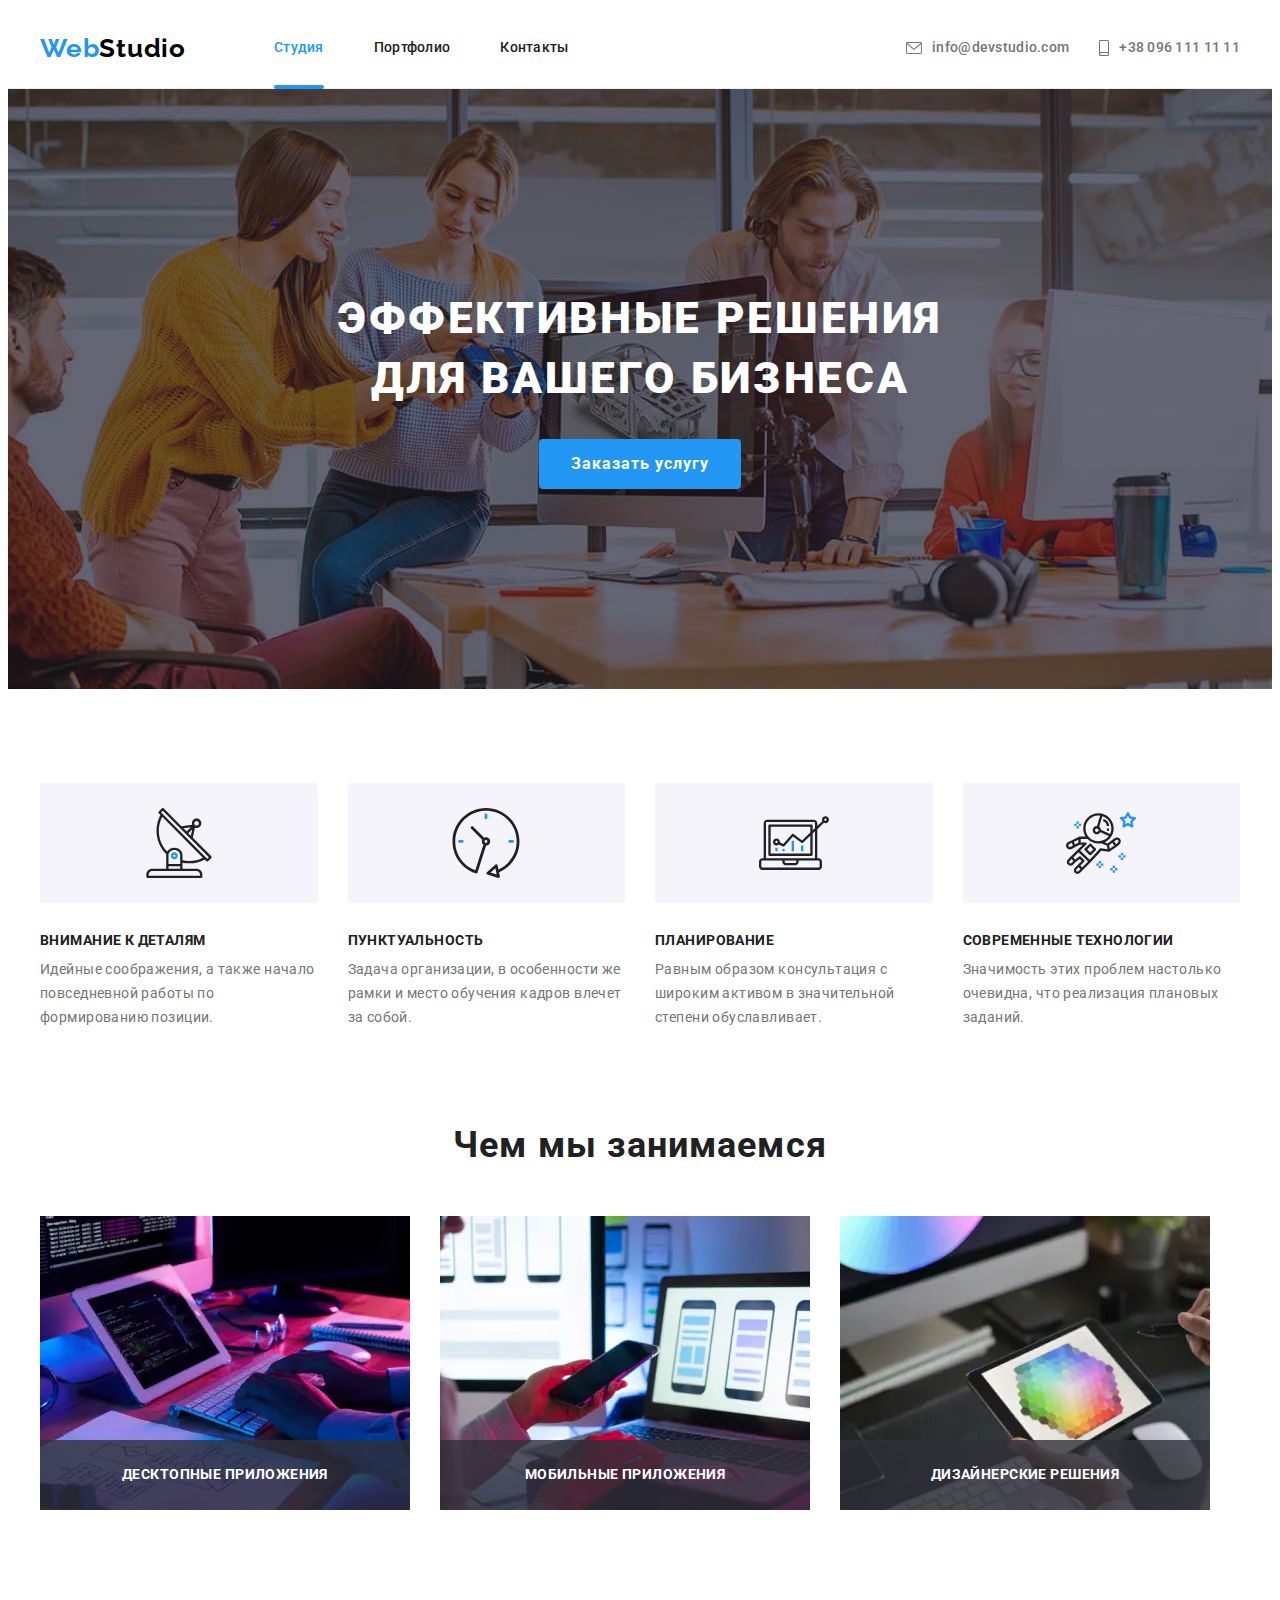
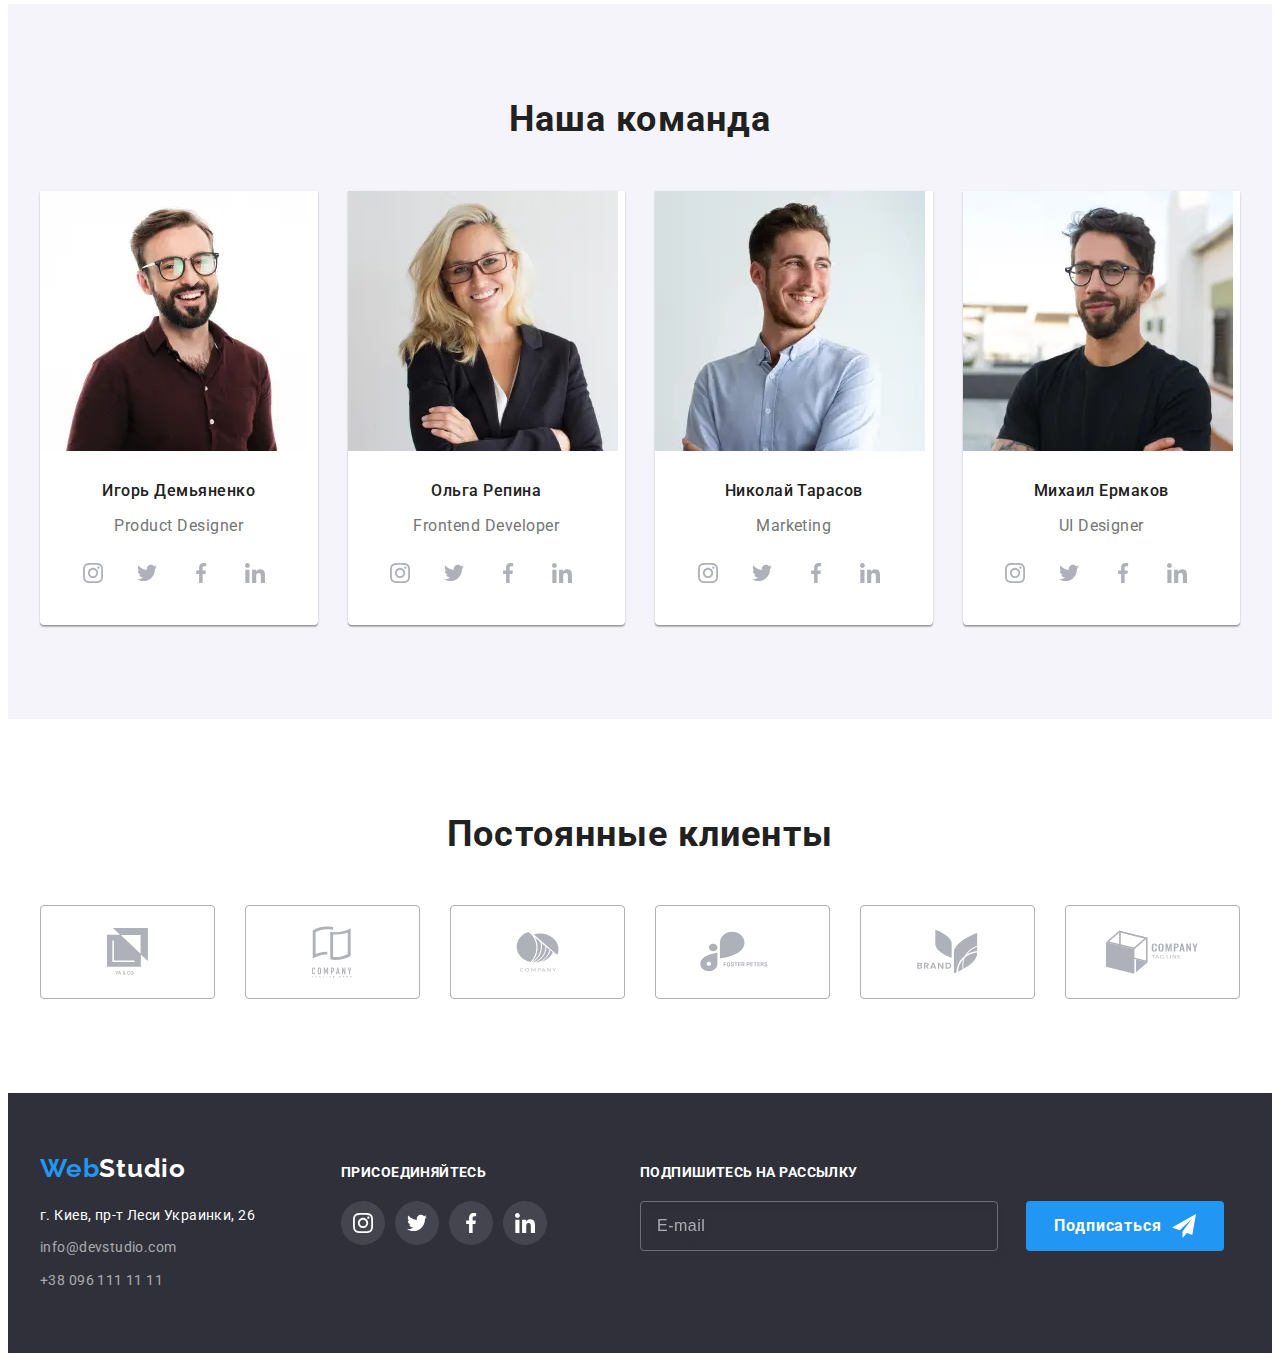
==== commit 1bb46c26: "..." ====
--- a/index.html
+++ b/index.html
@@ -58,7 +58,7 @@
             </a>
           </li>
         </ul>
-       </nav>
+    
 
         <button type="button" class="menu-btn" data-menu-open>
           <svg class="menu-icon" width="24" height="16">
@@ -660,12 +660,12 @@
           <div class="subscribe">
             <p class="social-text">Подпишитесь на рассылку</p>
             <form class="subscribe-form" autocomplete="off">
-              <label class="visually-hidden" for="sub-email" alt="Подпишитесь на рассылку"></label>
+              <label class="visually-hidden" for="sub-email"></label>
               <input class="subscribe-form__input" type="email" name="email" id="sub-email" placeholder="E-mail" required>
               <button class="main-button footer-btn-style" type="submit" aria-label="Подписаться">
                 Подписаться
                 <svg class="icon-send" width="24" height="24">
-                  <use href="./images/svg/sprite.svg#icon-plane-send"></use>>
+                  <use href="./images/svg/sprite.svg#icon-plane-send"></use>
                 </svg>
               </button>
   
--- a/css/main.min.css
+++ b/css/main.min.css
@@ -1,3 +1,3 @@
 :root{--main-bg-color: #ffffff;--second-bg-color: #f5f4fa;--accent-bg-color: #2f303a;--main-text-color: #757575;--title-text-color: #212121;--accent-text-color: #2196f3;--hover-btn-color: #188ce8;--main-icons-color: #afb1b8;--contacts-text-color: rgba(255, 255, 255, 0.6);--bold-font: 700;--middle-font: 500;--card-shadow: 0px 1px 3px rgba(0, 0, 0, 0.12), 0px 1px 1px rgba(0, 0, 0, 0.14),
-    0px 2px 1px rgba(0, 0, 0, 0.2);--bottom-border: 1px solid #eeeeee}.visually-hidden{position:absolute;clip:rect(0 0 0 0);width:1px;height:1px;margin:-1px}body{background-color:var(--main-bg-color);color:var(--main-text-color);font-family:Roboto, sans-serif;font-weight:400}h1,h2,h3,h4,h5,h6,p{margin-top:0;margin-bottom:0}ul,ol{margin-top:0;margin-bottom:0;padding-left:0}.list{padding:0;margin:0;list-style:none}.link{text-decoration:none}img{display:block;max-width:100%;height:auto}.container{margin-left:auto;margin-right:auto;padding-left:15px;padding-right:15px;width:100%}@media screen and (min-width: 480px){.container{max-width:480px}}@media screen and (min-width: 768px){.container{max-width:768px}}@media screen and (min-width: 1200px){.container{max-width:1200px}}.logo{text-decoration:none;color:var(--accent-text-color);font-family:Raleway;font-weight:var(--bold-font);font-size:24px;line-height:1.16;letter-spacing:0.03em}@media screen and (min-width: 1200px){.logo{font-size:26px;line-height:1.19}}.logo__color{color:#000}.logo-mob-style{padding-top:16px;padding-bottom:16px}@media screen and (min-width: 768px){.logo-mob-style{padding-top:0;padding-bottom:0}}.only-desktop{display:none}@media screen and (min-width: 1200px){.only-desktop{display:block}}.section-title{margin-top:0;margin-bottom:30px;font-weight:var(--bold-font);font-size:28px;line-height:1.17;text-align:center;letter-spacing:0.03em;color:var(--title-text-color)}@media screen and (min-width: 1200px){.section-title{margin-bottom:50px;font-size:36px}}.social-networks{display:flex;justify-content:center;margin-right:-10px}.social-networks__style{margin:0 auto}.social-networks__item{display:flex;margin-right:10px}.social-networks__link{display:flex;justify-content:center;align-items:center;width:44px;height:44px;border-radius:50% 50%;fill:var(--main-icons-color);transition:border-radius 250ms cubic-bezier(0.4, 0, 0.2, 1),background-color 250ms cubic-bezier(0.4, 0, 0.2, 1),fill 250ms cubic-bezier(0.4, 0, 0.2, 1)}.social-networks__link:hover,.social-networks__link:focus{border-radius:50% 50%;background-color:var(--accent-text-color);fill:var(--main-bg-color)}.social-networks--link-style{background-color:rgba(255,255,255,0.1);fill:var(--main-bg-color)}.social-networks__icons{width:20px;height:20px}.backdrop{position:fixed;top:0;left:0;width:100%;height:100%;background:rgba(0,0,0,0.2);opacity:1;transition:opacity 250ms cubic-bezier(0.4, 0, 0.2, 1)}.backdrop.is-hidden{opacity:0;pointer-events:none}.backdrop.is-hidden .modal{transform:translate(-50%, -50%) scale(0.7)}.modal-style{position:absolute;top:50%;left:50%}.modal{width:300px;padding:30px;border-radius:4px;box-shadow:0px 1px 3px rgba(0,0,0,0.12),0px 1px 1px rgba(0,0,0,0.14),0px 2px 1px rgba(0,0,0,0.2);background:var(--main-bg-color);transform:translate(-50%, -50%) scale(1);transition:transform 250ms cubic-bezier(0.4, 0, 0.2, 1)}@media screen and (min-width: 480px){.modal{width:450px;padding:40px}}@media screen and (min-width: 1200px){.modal{width:528px;height:581px}}.order-form{display:flex;flex-direction:column}.modal__text{margin-bottom:12px;font-weight:var(--bold-font);font-size:18px;line-height:1.15;text-align:center;letter-spacing:0.03em;color:var(--title-text-color)}@media screen and (min-width: 480px){.modal__text{font-size:20px}}.form-field{position:relative;margin-bottom:10px}.form-field:nth-child(5){margin-bottom:10px}@media screen and (min-width: 480px){.form-field:nth-child(5){margin-bottom:20px}}.form-field__lable{display:inline-block;margin-bottom:4px;font-size:12px;line-height:14px;letter-spacing:0.01em;color:var(--main-text-color)}.form-field__input{width:240px;height:30px;padding-left:42px;border:1px solid rgba(33,33,33,0.2);box-sizing:border-box;border-radius:4px;transition:border 250ms cubic-bezier(0.4, 0, 0.2, 1)}@media screen and (min-width: 480px){.form-field__input{width:370px;height:40px}}@media screen and (min-width: 1200px){.form-field__input{width:448px}}.form-field__input:hover,.form-field__input:focus{border:1px solid var(--accent-text-color);box-sizing:border-box;border-radius:4px;outline:none}.form-field__icon{display:inline-block;position:absolute;top:27px;left:12px;fill:#000;transition:fill 250ms cubic-bezier(0.4, 0, 0.2, 1)}@media screen and (min-width: 480px){.form-field__icon{top:32px;left:12px}}.form-field__input:hover ~ .form-field__icon,.form-field__input:focus ~ .form-field__icon{fill:var(--accent-text-color)}.form-field__textarea{width:100%;height:80px;padding:12px 16px;border:1px solid rgba(33,33,33,0.2);box-sizing:border-box;border-radius:4px;resize:none;transition:border 250ms cubic-bezier(0.4, 0, 0.2, 1)}@media screen and (min-width: 768px){.form-field__textarea{height:120px}}.form-field__textarea:hover,.form-field__textarea:focus{border:1px solid var(--accent-text-color);box-sizing:border-box;border-radius:4px;outline:none}.form-field__textarea::placeholder{font-size:12px;line-height:1.16;letter-spacing:0.01em;color:rgba(117,117,117,0.5)}.form-checkbox{margin-bottom:15px}@media screen and (min-width: 480px){.form-checkbox{margin-bottom:30px}}@media screen and (min-width: 1200px){.form-checkbox{font-size:14px}}.form-checkbox__label{display:flex;flex-wrap:wrap;align-items:center;justify-content:center;font-size:11px;line-height:1.71;letter-spacing:0.03em;color:var(--main-text-color)}@media screen and (min-width: 480px){.form-checkbox__label{font-size:12px}}.form-checkbox__icon{display:inline-block;width:16px;height:15px;margin-right:8px;border:2px solid var(--title-text-color);border-radius:3px;transition:background-color 250ms cubic-bezier(0.4, 0, 0.2, 1);cursor:pointer}.form-checkbox__input:checked+.form-checkbox__icon{border:none;background-color:var(--accent-text-color);background-image:url(../images/svg/check-on.svg);background-size:contain}.form-checkbox__link{text-decoration-line:underline;color:var(--accent-text-color)}.close-button{position:absolute;top:8px;right:8px;width:30px;height:30px;padding:0;border:1px solid rgba(0,0,0,0.1);border-radius:50% 50%;box-sizing:border-box;cursor:pointer;background:transparent;transition:fill 250ms cubic-bezier(0.4, 0, 0.2, 1)}.close-button:hover,.close-button:focus{fill:var(--accent-text-color)}.close-button__icon-cross{position:absolute;top:8px;right:8px}.close-but-syle{position:absolute;top:10px;right:15px;width:40px;height:40px;border:none}.icon-cross{position:unset}.form-button-style{display:block;margin:0 auto;width:200px;height:50px;padding:10px 55px}.main-button{padding:10px 32px;cursor:pointer;font-family:inherit;font-weight:var(--bold-font);font-size:16px;line-height:1.87;text-align:center;letter-spacing:0.06em;border-radius:4px;color:var(--main-bg-color);background-color:var(--accent-text-color);border-style:none;transition:background-color 250ms cubic-bezier(0.4, 0, 0.2, 1),box-shadow 250ms cubic-bezier(0.4, 0, 0.2, 1)}.main-button:hover,.main-button:focus{background-color:var(--hover-btn-color);box-shadow:0px 4px 4px rgba(0,0,0,0.15)}.header{border-bottom:1px solid #ececec}.main-navigation{display:flex;align-items:center;justify-content:space-between}.navigation{display:flex}@media screen and (min-width: 768px){.navigation{align-items:center}}.menu{display:flex;margin-left:88px}@media screen and (max-width: 767px){.menu{display:none}}@media screen and (max-width: 1200px){.menu{margin-left:93px}}.menu__item+.menu__item{margin-left:50px}.menu__link{position:relative;display:block;padding-top:16px;padding-bottom:16px;color:var(--title-text-color);text-decoration:none;font-weight:var(--middle-font);font-size:14px;line-height:1.14;letter-spacing:0.02em;transition:color 250ms cubic-bezier(0.4, 0, 0.2, 1)}@media screen and (min-width: 768px){.menu__link{padding-top:26px;padding-bottom:26px}}.menu__link:hover,.menu__link:focus{color:var(--accent-text-color)}.current{color:var(--accent-text-color)}.current::after{content:'';position:absolute;left:0;bottom:-1px;width:100%;height:4px;display:block;background:#2196f3;border-radius:2px}.contacts{display:flex;flex-direction:column;margin-left:auto}@media screen and (max-width: 767px){.contacts{display:none}}@media screen and (min-width: 1200px){.contacts{flex-direction:row}}.contacts__item{display:flex}@media screen and (min-width: 1200px){.contacts__item+.contacts__item{margin-left:30px}}.contacts__link{display:flex;align-items:center;width:100%;padding-top:5px;padding-bottom:5px;text-decoration:none;font-weight:var(--middle-font);font-size:14px;line-height:1.14;letter-spacing:0.02em;color:var(--main-text-color);transition:color 250ms cubic-bezier(0.4, 0, 0.2, 1)}@media screen and (min-width: 1200px){.contacts__link{padding-top:26px;padding-bottom:26px}}.contacts__link:hover,.contacts__link:focus{color:var(--accent-text-color)}.contacts__icons{margin-right:10px;fill:currentColor}.menu-btn{display:block;width:40px;height:40px;align-items:center;padding:0;background:none;border:none;fill:#000;cursor:pointer;transition:fill 250ms cubic-bezier(0.4, 0, 0.2, 1)}@media screen and (min-width: 768px){.menu-btn{display:none}}.menu-btn:hover,.menu-btn:focus{fill:var(--accent-text-color)}.mobile-menu{position:fixed;top:0;left:0;width:100vw;height:100vh;padding-top:48px;padding-bottom:48px;background-color:var(--main-bg-color);z-index:1}.mobile-menu.is-hidden{opacity:0;pointer-events:none}.mobile-container-style{display:flex;flex-direction:column;justify-content:space-between;height:100%;padding-left:40px}@media screen and (max-width: 479px){.mobile-container-style{padding-left:30px}}.mobile-menu-list__item:not(:last-child){margin-bottom:32px}.mobile-menu-list__link{font-weight:var(--middle-font);font-size:40px;line-height:1.18;letter-spacing:0.02em;color:var(--title-text-color)}@media screen and (max-width: 479px){.mobile-menu-list__link{font-size:36px}}.link-active{color:var(--accent-text-color)}.mobile-contacts-list__item:not(:last-child){margin-bottom:32px}@media screen and (max-width: 479px){.mobile-contacts-list__item:not(:last-child){margin-bottom:26px}}.mobile-contacts-list:not(:last-child){margin-bottom:64px}.mobile-contacts-list__link-phone{font-weight:var(--middle-font);font-size:34px;line-height:1.18;letter-spacing:0.02em;color:var(--accent-text-color)}@media screen and (max-width: 479px){.mobile-contacts-list__link-phone{font-size:24px}}.mobile-contacts-list__link-mail{font-weight:var(--middle-font);font-size:24px;line-height:1.17;letter-spacing:0.02em;color:var(--main-text-color)}.mobile-social-list{display:flex}.mobile-social-list__item{position:relative}.mobile-social-list__item:not(:last-child){margin-right:20px}@media screen and (max-width: 479px){.mobile-social-list__item:not(:last-child){margin-right:10px}}.mobile-social-list__item:not(:last-child)::after{content:'';position:absolute;right:-11px;display:inline-block;width:1px;height:22px;background-color:rgba(33,33,33,0.2)}@media screen and (max-width: 479px){.mobile-social-list__item:not(:last-child)::after{right:-6px}}.mobile-social-list__link{font-weight:500;font-size:18px;line-height:1.22;letter-spacing:0.02em;color:var(--accent-text-color)}@media screen and (max-width: 479px){.mobile-social-list__link{font-size:14px}}.main-section{margin-left:auto;margin-right:auto;padding-top:180px;padding-bottom:180px;text-align:center;background:linear-gradient(rgba(47,48,58,0.4), rgba(47,48,58,0.4)),url(../images/main-bg-mb.jpg),#c4c4c4;background-size:cover;background-position:center;background-repeat:no-repeat}@media screen and (min-width: 768px){.main-section{max-width:1200px;background-image:linear-gradient(rgba(47,48,58,0.4), rgba(47,48,58,0.4)),url(../images/main-bg-tb.jpg)}}@media screen and (min-width: 1200px){.main-section{padding-top:200px;padding-bottom:200px;max-width:1600px;background-image:linear-gradient(rgba(47,48,58,0.4), rgba(47,48,58,0.4)),url(../images/main-bg.jpg)}}.main-section__title{margin-top:0;margin-bottom:30px;font-weight:900;font-size:26px;line-height:1.62;letter-spacing:0.06em;text-transform:uppercase;color:var(--main-bg-color)}@media screen and (max-width: 479px){.main-section__title{font-size:20px}}@media screen and (min-width: 1200px){.main-section__title{font-size:44px;line-height:1.36}}.main-description{margin:0 auto;width:100%}@media screen and (min-width: 480px){.main-description{width:360px}}@media screen and (min-width: 1200px){.main-description{width:696px}}@media screen and (min-device-pixel-ratio: 2) and (max-width: 767px), screen and (min-resolution: 192dpi) and (max-width: 767px), screen and (min-resolution: 2dppx) and (max-width: 767px){.main-section{background-image:linear-gradient(rgba(47,48,58,0.4), rgba(47,48,58,0.4)),url(../images/main-bg-mb@2x.jpg)}}@media screen and (min-device-pixel-ratio: 2) and (min-width: 768px), screen and (min-resolution: 192dpi) and (min-width: 768px), screen and (min-resolution: 2dppx) and (min-width: 768px){.main-section{background-image:linear-gradient(rgba(47,48,58,0.4), rgba(47,48,58,0.4)),url(../images/main-bg-tb@2x.jpg)}}@media screen and (min-device-pixel-ratio: 2) and (min-width: 1200px), screen and (min-resolution: 192dpi) and (min-width: 1200px), screen and (min-resolution: 2dppx) and (min-width: 1200px){.main-section{background-image:linear-gradient(rgba(47,48,58,0.4), rgba(47,48,58,0.4)),url(../images/main-bg@2x.jpg)}}.qualities{padding-top:60px;padding-bottom:60px}@media screen and (min-width: 1200px){.qualities{padding-top:94px;padding-bottom:94px}}.qualities-list{margin-bottom:-30px}@media screen and (min-width: 768px){.qualities-list{display:flex;flex-wrap:wrap;margin-left:-30px}}.qualities-list__item{width:100%;margin-bottom:30px}@media screen and (min-width: 768px){.qualities-list__item{flex-basis:calc((100% - 60px) / 2);margin-left:30px}}@media screen and (min-width: 1200px){.qualities-list__item{flex-basis:calc((100% - 120px) / 4)}}.qualities-list__tiltle{margin-top:0;margin-bottom:10px;text-align:center;text-transform:uppercase;font-weight:var(--bold-font);font-size:14px;line-height:1.14;letter-spacing:0.03em;color:var(--title-text-color)}@media screen and (min-width: 768px){.qualities-list__tiltle{text-align:left}}.qualities-list__text{margin-top:0;margin-bottom:0;font-size:14px;line-height:1.71;letter-spacing:0.03em;color:var(--main-text-color)}.static-block{display:flex;justify-content:center;align-items:center;margin-bottom:30px;width:100%;height:120px;background-color:var(--second-bg-color);border-radius:4px}.static-block__icons{width:70px;height:70px}.direction{padding-bottom:94px}.direction-lable{position:absolute;bottom:0;left:0;display:flex;justify-content:center;align-items:center;width:100%;height:70px;background:rgba(47,48,58,0.8)}.direction-lable__text{font-weight:var(--bold-font);font-size:14px;line-height:1.42;letter-spacing:0.03em;text-align:center;text-transform:uppercase;color:var(--main-bg-color)}.direction-list{display:flex;margin-right:-30px}.direction-list__item{position:relative;margin-right:30px}.team{padding-top:60px;padding-bottom:60px;background-color:var(--second-bg-color)}@media screen and (min-width: 1200px){.team{padding-top:94px;padding-bottom:94px}}.team-list{margin-bottom:-30px;text-align:center}@media screen and (min-width: 768px){.team-list{display:flex;flex-wrap:wrap;margin-left:-30px}}.team-list__item{width:100%;margin-bottom:30px;background-color:var(--main-bg-color);border-radius:0px 0px 4px 4px;box-shadow:var(--card-shadow)}@media screen and (min-width: 768px){.team-list__item{flex-basis:calc((100% - 60px) / 2);margin-left:30px}}@media screen and (min-width: 1200px){.team-list__item{flex-basis:calc((100% - 120px) / 4)}}.team .bottom-item{padding-top:30px;padding-bottom:30px}.team .bottom-item__title{margin-top:0;margin-bottom:10px;font-weight:var(--middle-font);font-size:16px;line-height:1.19;letter-spacing:0.03em;color:var(--title-text-color)}@media screen and (min-width: 1200px){.team .bottom-item__title{margin-bottom:16px}}.team .bottom-item__text{margin-top:0;margin-bottom:16px;font-size:16px;line-height:1.19;letter-spacing:0.03em;color:var(--main-text-color)}.clients{padding-top:60px;padding-bottom:60px}@media screen and (min-width: 1200px){.clients{padding-top:94px;padding-bottom:94px}}.clients-list{margin-bottom:-30px;display:flex;flex-wrap:wrap;margin-left:-30px}.clients-list__item{width:100%;margin-bottom:30px;flex-basis:calc((100% - 60px) / 2);margin-left:30px}@media screen and (min-width: 768px){.clients-list__item{flex-basis:calc((100% - 90px) / 3);margin-left:30px}}@media screen and (min-width: 1200px){.clients-list__item{flex-basis:calc((100% - 180px) / 6)}}.clients-list__link{display:flex;align-items:center;justify-content:center;height:92px;border:1px solid var(--main-icons-color);border-radius:4px;fill:var(--main-icons-color);transition:fill 250ms cubic-bezier(0.4, 0, 0.2, 1),border 250ms cubic-bezier(0.4, 0, 0.2, 1)}.clients-list__link:hover,.clients-list__link:focus{fill:var(--accent-text-color);border:1px solid var(--accent-text-color)}.portfolio{padding-top:60px;padding-bottom:60px}@media screen and (min-width: 1200px){.portfolio{padding-top:94px;padding-bottom:94px}}.filter{display:flex;flex-wrap:wrap;justify-content:start;margin-top:-15px;margin-bottom:40px}@media screen and (min-width: 768px){.filter{justify-content:center;margin-bottom:30px}}@media screen and (min-width: 768px){.filter{margin-bottom:50px}}.filter__item{margin-top:15px}.filter__item:not(:last-child){margin-right:8px}.filter__button{padding:6px 22px;font-family:inherit;cursor:pointer;font-weight:var(--middle-font);font-size:16px;line-height:1.62;text-align:center;letter-spacing:0.03em;color:var(--title-text-color);background-color:var(--second-bg-color);border-color:transparent;border-style:none;border-radius:4px;transition:color 250ms cubic-bezier(0.4, 0, 0.2, 1),background-color 250ms cubic-bezier(0.4, 0, 0.2, 1),box-shadow 250ms cubic-bezier(0.4, 0, 0.2, 1)}.filter__button:hover,.filter__button:focus{color:var(--main-bg-color);background-color:var(--accent-text-color);box-shadow:0px 2px 2px 0px rgba(0,0,0,0.12),0px 1px 2px 0px rgba(0,0,0,0.08),0px 3px 1px 0px rgba(0,0,0,0.1)}.products{display:flex;flex-wrap:wrap}@media screen and (min-width: 768px){.products{margin-top:calc(-1 * 30px);margin-left:calc(-1 * 30px)}}.products__item{display:flex;width:450px;background:var(--main-bg-color);transition:transform 250ms cubic-bezier(0.4, 0, 0.2, 1)}@media screen and (max-width: 767px){.products__item:not(:last-child){margin-bottom:30px}}@media screen and (min-width: 768px){.products__item{margin-top:30px;margin-left:30px;flex-basis:calc(100% / 2 - 30px)}}@media screen and (min-width: 1200px){.products__item{width:370px;flex-basis:calc(100% / 3 - 30px)}}.products__link{display:flex;flex-direction:column}.products__link:hover,.products__link:focus{box-shadow:0px 1px 1px rgba(0,0,0,0.12),0px 4px 4px rgba(0,0,0,0.06),1px 4px 6px rgba(0,0,0,0.16)}.products__thumb{position:relative;overflow:hidden}.products__overlay{position:absolute;top:0;left:0;width:100%;height:100%;display:flex;justify-content:center;align-items:center;padding:63px 24px;background:rgba(33,150,243,0.9);transform:translateY(101%);transition:transform 250ms cubic-bezier(0.4, 0, 0.2, 1)}.products__link:hover .products__overlay,.products__link:hover .products__overlay{transform:translateY(0)}.products__overlay-text{font-size:18px;line-height:1.56;letter-spacing:0.03em;color:var(--main-bg-color)}.products__bottom-block{flex-grow:1;padding:20px 24px;border-right:var(--bottom-border);border-bottom:var(--bottom-border);border-left:var(--bottom-border)}.products__bottom-title{margin-top:0;margin-bottom:4px;font-weight:var(--bold-font);font-size:18px;line-height:2;letter-spacing:0.06em;color:var(--title-text-color)}.products__bottom-text{margin-top:0;margin-bottom:0;font-size:16px;line-height:1.87;letter-spacing:0.03em;color:var(--main-text-color)}.card{display:flex}.footer{padding-top:60px;padding-bottom:60px;background-color:var(--accent-bg-color)}.footer-block{text-align:center}@media screen and (min-width: 768px){.footer-block{display:flex;flex-wrap:wrap;align-items:baseline;justify-content:space-around}}@media screen and (min-width: 1200px){.footer-block{flex-wrap:nowrap;text-align:left;justify-content:flex-start}}.footer__logo{display:inline-block;margin-bottom:20px}.address-block{display:flex;flex-direction:column;align-items:center;margin-bottom:60px}@media screen and (min-width: 1200px){.address-block{align-items:flex-start;margin-bottom:0;margin-right:70px}}.address{font-style:normal;font-size:14px;line-height:1.7;letter-spacing:0.03em;color:var(--main-bg-color)}@media screen and (min-width: 1200px){.address{width:231px}}.address-style{margin-bottom:9px}.footer__logo--inverse-color{color:var(--main-bg-color)}.footer-list{margin-bottom:-9px}.footer-list__item{margin-bottom:9px}.footer-list__contacts{padding-top:4px;padding-bottom:4px;text-decoration:none;font-size:14px;line-height:1.7;letter-spacing:0.03em;color:var(--contacts-text-color);transition:color 250ms cubic-bezier(0.4, 0, 0.2, 1)}.footer-list__contacts:hover,.footer-list__contacts:focus{color:var(--accent-text-color)}.social{text-align:center}@media screen and (min-width: 1200px){.social{margin-right:93px;text-align:left}}.social-text{margin-bottom:20px;padding:0;font-weight:var(--bold-font);font-size:14px;line-height:1.14;letter-spacing:0.03em;text-transform:uppercase;color:var(--main-bg-color)}.social-mob-style{margin-bottom:60px}@media screen and (min-width: 1200px){.social-mob-style{margin-bottom:0}}.subscribe{width:100%}.subscribe-form{display:flex;flex-direction:column;align-items:center;width:100%}@media screen and (min-width: 1200px){.subscribe-form{align-items:flex-start;flex-direction:row}}.subscribe-form__input{width:100%;height:50px;margin-bottom:20px;padding:15px 16px;font-size:16px;line-height:1.25;letter-spacing:0.03em;border:1px solid rgba(255,255,255,0.3);box-sizing:border-box;filter:drop-shadow(0px 4px 4px rgba(0,0,0,0.15));border-radius:4px;outline:none;color:rgba(255,255,255,0.6);background-color:transparent;transition:border 250ms cubic-bezier(0.4, 0, 0.2, 1)}@media screen and (min-width: 768px){.subscribe-form__input{width:450px}}@media screen and (min-width: 1200px){.subscribe-form__input{margin-right:12px;width:358px;margin-bottom:0}}.subscribe-form__input::placeholder{color:rgba(255,255,255,0.6);transition:color 250ms cubic-bezier(0.4, 0, 0.2, 1)}.subscribe-form__input:hover,.subscribe-form__input:focus{border-color:var(--accent-text-color);color:var(--main-bg-color);outline:none}.subscribe-form__input:hover::placeholder,.subscribe-form__input:focus::placeholder{color:var(--accent-text-color)}.footer-btn-style{margin-left:auto;margin-right:auto;display:flex;align-items:center;justify-content:center;padding:10px 28px}.icon-send{margin-left:10px;fill:var(--main-bg-color)}
+    0px 2px 1px rgba(0, 0, 0, 0.2);--bottom-border: 1px solid #eeeeee}.visually-hidden{position:absolute;clip:rect(0 0 0 0);width:1px;height:1px;margin:-1px}body{background-color:var(--main-bg-color);color:var(--main-text-color);font-family:Roboto, sans-serif;font-weight:400}h1,h2,h3,h4,h5,h6,p{margin-top:0;margin-bottom:0}ul,ol{margin-top:0;margin-bottom:0;padding-left:0}.list{padding:0;margin:0;list-style:none}.link{text-decoration:none}img{display:block;max-width:100%;height:auto}.container{margin-left:auto;margin-right:auto;padding-left:15px;padding-right:15px;width:100%}@media screen and (min-width: 480px){.container{max-width:480px}}@media screen and (min-width: 768px){.container{max-width:768px}}@media screen and (min-width: 1200px){.container{max-width:1200px}}.logo{text-decoration:none;color:var(--accent-text-color);font-family:Raleway;font-weight:var(--bold-font);font-size:24px;line-height:1.16;letter-spacing:0.03em}@media screen and (min-width: 1200px){.logo{font-size:26px;line-height:1.19}}.logo__color{color:#000}.logo-mob-style{padding-top:16px;padding-bottom:16px}@media screen and (min-width: 768px){.logo-mob-style{padding-top:0;padding-bottom:0}}.only-desktop{display:none}@media screen and (min-width: 1200px){.only-desktop{display:block}}.section-title{margin-top:0;margin-bottom:30px;font-weight:var(--bold-font);font-size:28px;line-height:1.17;text-align:center;letter-spacing:0.03em;color:var(--title-text-color)}@media screen and (min-width: 1200px){.section-title{margin-bottom:50px;font-size:36px}}.social-networks{display:flex;justify-content:center;margin-right:-10px}.social-networks__style{margin:0 auto}.social-networks__item{display:flex;margin-right:10px}.social-networks__link{display:flex;justify-content:center;align-items:center;width:44px;height:44px;border-radius:50% 50%;fill:var(--main-icons-color);transition:border-radius 250ms cubic-bezier(0.4, 0, 0.2, 1),background-color 250ms cubic-bezier(0.4, 0, 0.2, 1),fill 250ms cubic-bezier(0.4, 0, 0.2, 1)}.social-networks__link:hover,.social-networks__link:focus{border-radius:50% 50%;background-color:var(--accent-text-color);fill:var(--main-bg-color)}.social-networks--link-style{background-color:rgba(255,255,255,0.1);fill:var(--main-bg-color)}.social-networks__icons{width:20px;height:20px}.backdrop{position:fixed;top:0;left:0;width:100%;height:100%;background:rgba(0,0,0,0.2);opacity:1;transition:opacity 250ms cubic-bezier(0.4, 0, 0.2, 1)}.backdrop.is-hidden{opacity:0;pointer-events:none}.backdrop.is-hidden .modal{transform:translate(-50%, -50%) scale(0.7)}.modal-style{position:absolute;top:50%;left:50%}.modal{width:300px;padding:30px;border-radius:4px;box-shadow:0px 1px 3px rgba(0,0,0,0.12),0px 1px 1px rgba(0,0,0,0.14),0px 2px 1px rgba(0,0,0,0.2);background:var(--main-bg-color);transform:translate(-50%, -50%) scale(1);transition:transform 250ms cubic-bezier(0.4, 0, 0.2, 1)}@media screen and (min-width: 480px){.modal{width:450px;padding:40px}}@media screen and (min-width: 1200px){.modal{width:528px;height:581px}}.order-form{display:flex;flex-direction:column}.modal__text{margin-bottom:12px;font-weight:var(--bold-font);font-size:18px;line-height:1.15;text-align:center;letter-spacing:0.03em;color:var(--title-text-color)}@media screen and (min-width: 480px){.modal__text{font-size:20px}}.form-field{position:relative;margin-bottom:10px}.form-field:nth-child(5){margin-bottom:10px}@media screen and (min-width: 480px){.form-field:nth-child(5){margin-bottom:20px}}.form-field__lable{display:inline-block;margin-bottom:4px;font-size:12px;line-height:14px;letter-spacing:0.01em;color:var(--main-text-color)}.form-field__input{width:240px;height:30px;padding-left:42px;border:1px solid rgba(33,33,33,0.2);box-sizing:border-box;border-radius:4px;transition:border 250ms cubic-bezier(0.4, 0, 0.2, 1)}@media screen and (min-width: 480px){.form-field__input{width:370px;height:40px}}@media screen and (min-width: 1200px){.form-field__input{width:448px}}.form-field__input:hover,.form-field__input:focus{border:1px solid var(--accent-text-color);box-sizing:border-box;border-radius:4px;outline:none}.form-field__icon{display:inline-block;position:absolute;top:27px;left:12px;fill:#000;transition:fill 250ms cubic-bezier(0.4, 0, 0.2, 1)}@media screen and (min-width: 480px){.form-field__icon{top:32px;left:12px}}.form-field__input:hover ~ .form-field__icon,.form-field__input:focus ~ .form-field__icon{fill:var(--accent-text-color)}.form-field__textarea{width:100%;height:80px;padding:12px 16px;border:1px solid rgba(33,33,33,0.2);box-sizing:border-box;border-radius:4px;resize:none;transition:border 250ms cubic-bezier(0.4, 0, 0.2, 1)}@media screen and (min-width: 768px){.form-field__textarea{height:120px}}.form-field__textarea:hover,.form-field__textarea:focus{border:1px solid var(--accent-text-color);box-sizing:border-box;border-radius:4px;outline:none}.form-field__textarea::placeholder{font-size:12px;line-height:1.16;letter-spacing:0.01em;color:rgba(117,117,117,0.5)}.form-checkbox{margin-bottom:15px}@media screen and (min-width: 480px){.form-checkbox{margin-bottom:30px}}@media screen and (min-width: 1200px){.form-checkbox{font-size:14px}}.form-checkbox__label{display:flex;flex-wrap:wrap;align-items:center;justify-content:center;font-size:11px;line-height:1.71;letter-spacing:0.03em;color:var(--main-text-color)}@media screen and (min-width: 480px){.form-checkbox__label{font-size:12px}}.form-checkbox__icon{display:inline-block;width:16px;height:15px;margin-right:8px;border:2px solid var(--title-text-color);border-radius:3px;transition:background-color 250ms cubic-bezier(0.4, 0, 0.2, 1);cursor:pointer}.form-checkbox__input:checked+.form-checkbox__icon{border:none;background-color:var(--accent-text-color);background-image:url(../images/svg/check-on.svg);background-size:contain}.form-checkbox__link{text-decoration-line:underline;color:var(--accent-text-color)}.close-button{position:absolute;top:8px;right:8px;width:30px;height:30px;padding:0;border:1px solid rgba(0,0,0,0.1);border-radius:50% 50%;box-sizing:border-box;cursor:pointer;background:transparent;transition:fill 250ms cubic-bezier(0.4, 0, 0.2, 1)}.close-button:hover,.close-button:focus{fill:var(--accent-text-color)}.close-button__icon-cross{position:absolute;top:8px;right:8px}.close-but-syle{position:absolute;top:10px;right:15px;width:40px;height:40px;border:none}.icon-cross{position:unset}.form-button-style{display:block;margin:0 auto;width:200px;height:50px;padding:10px 55px}.main-button{padding:10px 32px;cursor:pointer;font-family:inherit;font-weight:var(--bold-font);font-size:16px;line-height:1.87;text-align:center;letter-spacing:0.06em;border-radius:4px;color:var(--main-bg-color);background-color:var(--accent-text-color);border-style:none;transition:background-color 250ms cubic-bezier(0.4, 0, 0.2, 1),box-shadow 250ms cubic-bezier(0.4, 0, 0.2, 1)}.main-button:hover,.main-button:focus{background-color:var(--hover-btn-color);box-shadow:0px 4px 4px rgba(0,0,0,0.15)}.header{border-bottom:1px solid #ececec}.main-navigation{display:flex;align-items:center;justify-content:space-between}.navigation{display:flex}@media screen and (min-width: 768px){.navigation{align-items:center}}.menu{display:flex;margin-left:88px}@media screen and (max-width: 767px){.menu{display:none}}@media screen and (max-width: 1200px){.menu{margin-left:93px}}.menu__item+.menu__item{margin-left:50px}.menu__link{position:relative;display:block;padding-top:16px;padding-bottom:16px;color:var(--title-text-color);text-decoration:none;font-weight:var(--middle-font);font-size:14px;line-height:1.14;letter-spacing:0.02em;transition:color 250ms cubic-bezier(0.4, 0, 0.2, 1)}@media screen and (min-width: 768px){.menu__link{padding-top:32px;padding-bottom:32px}}.menu__link:hover,.menu__link:focus{color:var(--accent-text-color)}.current{color:var(--accent-text-color)}.current::after{content:'';position:absolute;left:0;bottom:-1px;width:100%;height:4px;display:block;background:#2196f3;border-radius:2px}.contacts{display:flex;flex-direction:column;margin-left:auto}@media screen and (max-width: 767px){.contacts{display:none}}@media screen and (min-width: 1200px){.contacts{flex-direction:row}}.contacts__item{display:flex}@media screen and (min-width: 1200px){.contacts__item+.contacts__item{margin-left:30px}}.contacts__link{display:flex;align-items:center;width:100%;padding-top:5px;padding-bottom:5px;text-decoration:none;font-weight:var(--middle-font);font-size:14px;line-height:1.14;letter-spacing:0.02em;color:var(--main-text-color);transition:color 250ms cubic-bezier(0.4, 0, 0.2, 1)}@media screen and (min-width: 1200px){.contacts__link{padding-top:26px;padding-bottom:26px}}.contacts__link:hover,.contacts__link:focus{color:var(--accent-text-color)}.contacts__icons{margin-right:10px;fill:currentColor}.menu-btn{display:block;width:40px;height:40px;align-items:center;padding:0;background:none;border:none;fill:#000;cursor:pointer;transition:fill 250ms cubic-bezier(0.4, 0, 0.2, 1)}@media screen and (min-width: 768px){.menu-btn{display:none}}.menu-btn:hover,.menu-btn:focus{fill:var(--accent-text-color)}.mobile-menu{position:fixed;top:0;left:0;width:100vw;height:100vh;padding-top:48px;padding-bottom:48px;background-color:var(--main-bg-color);z-index:1}.mobile-menu.is-hidden{opacity:0;pointer-events:none}.mobile-container-style{display:flex;flex-direction:column;justify-content:space-between;height:100%;padding-left:40px}@media screen and (max-width: 479px){.mobile-container-style{padding-left:30px}}.mobile-menu-list__item:not(:last-child){margin-bottom:32px}.mobile-menu-list__link{font-weight:var(--middle-font);font-size:40px;line-height:1.18;letter-spacing:0.02em;color:var(--title-text-color)}@media screen and (max-width: 479px){.mobile-menu-list__link{font-size:36px}}.link-active{color:var(--accent-text-color)}.mobile-contacts-list__item:not(:last-child){margin-bottom:32px}@media screen and (max-width: 479px){.mobile-contacts-list__item:not(:last-child){margin-bottom:26px}}.mobile-contacts-list:not(:last-child){margin-bottom:64px}.mobile-contacts-list__link-phone{font-weight:var(--middle-font);font-size:34px;line-height:1.18;letter-spacing:0.02em;color:var(--accent-text-color)}@media screen and (max-width: 479px){.mobile-contacts-list__link-phone{font-size:24px}}.mobile-contacts-list__link-mail{font-weight:var(--middle-font);font-size:24px;line-height:1.17;letter-spacing:0.02em;color:var(--main-text-color)}.mobile-social-list{display:flex}.mobile-social-list__item{position:relative}.mobile-social-list__item:not(:last-child){margin-right:20px}@media screen and (max-width: 479px){.mobile-social-list__item:not(:last-child){margin-right:10px}}.mobile-social-list__item:not(:last-child)::after{content:'';position:absolute;right:-11px;display:inline-block;width:1px;height:22px;background-color:rgba(33,33,33,0.2)}@media screen and (max-width: 479px){.mobile-social-list__item:not(:last-child)::after{right:-6px}}.mobile-social-list__link{font-weight:500;font-size:18px;line-height:1.22;letter-spacing:0.02em;color:var(--accent-text-color)}@media screen and (max-width: 479px){.mobile-social-list__link{font-size:14px}}.main-section{margin-left:auto;margin-right:auto;padding-top:118px;padding-bottom:118px;text-align:center;background:linear-gradient(rgba(47,48,58,0.4), rgba(47,48,58,0.4)),url(../images/main-bg-mb.jpg),#c4c4c4;background-size:cover;background-position:center;background-repeat:no-repeat}@media screen and (min-width: 768px){.main-section{max-width:1200px;background-image:linear-gradient(rgba(47,48,58,0.4), rgba(47,48,58,0.4)),url(../images/main-bg-tb.jpg)}}@media screen and (min-width: 1200px){.main-section{padding-top:200px;padding-bottom:200px;max-width:1600px;background-image:linear-gradient(rgba(47,48,58,0.4), rgba(47,48,58,0.4)),url(../images/main-bg.jpg)}}.main-section__title{margin-top:0;margin-bottom:30px;font-weight:900;font-size:26px;line-height:1.62;letter-spacing:0.06em;text-transform:uppercase;color:var(--main-bg-color)}@media screen and (max-width: 479px){.main-section__title{font-size:20px}}@media screen and (min-width: 1200px){.main-section__title{font-size:44px;line-height:1.36}}.main-description{margin:0 auto;width:100%}@media screen and (min-width: 480px){.main-description{width:360px}}@media screen and (min-width: 1200px){.main-description{width:696px}}@media screen and (min-device-pixel-ratio: 2) and (max-width: 767px), screen and (min-resolution: 192dpi) and (max-width: 767px), screen and (min-resolution: 2dppx) and (max-width: 767px){.main-section{background-image:linear-gradient(rgba(47,48,58,0.4), rgba(47,48,58,0.4)),url(../images/main-bg-mb@2x.jpg)}}@media screen and (min-device-pixel-ratio: 2) and (min-width: 768px), screen and (min-resolution: 192dpi) and (min-width: 768px), screen and (min-resolution: 2dppx) and (min-width: 768px){.main-section{background-image:linear-gradient(rgba(47,48,58,0.4), rgba(47,48,58,0.4)),url(../images/main-bg-tb@2x.jpg)}}@media screen and (min-device-pixel-ratio: 2) and (min-width: 1200px), screen and (min-resolution: 192dpi) and (min-width: 1200px), screen and (min-resolution: 2dppx) and (min-width: 1200px){.main-section{background-image:linear-gradient(rgba(47,48,58,0.4), rgba(47,48,58,0.4)),url(../images/main-bg@2x.jpg)}}.qualities{padding-top:60px;padding-bottom:60px}@media screen and (min-width: 1200px){.qualities{padding-top:94px;padding-bottom:94px}}.qualities-list{margin-bottom:-30px}@media screen and (min-width: 768px){.qualities-list{display:flex;flex-wrap:wrap;margin-left:-30px}}.qualities-list__item{width:100%;margin-bottom:30px}@media screen and (min-width: 768px){.qualities-list__item{flex-basis:calc((100% - 60px) / 2);margin-left:30px}}@media screen and (min-width: 1200px){.qualities-list__item{flex-basis:calc((100% - 120px) / 4)}}.qualities-list__tiltle{margin-top:0;margin-bottom:10px;text-align:center;text-transform:uppercase;font-weight:var(--bold-font);font-size:14px;line-height:1.14;letter-spacing:0.03em;color:var(--title-text-color)}@media screen and (min-width: 768px){.qualities-list__tiltle{text-align:left}}.qualities-list__text{margin-top:0;margin-bottom:0;font-size:14px;line-height:1.71;letter-spacing:0.03em;color:var(--main-text-color)}.static-block{display:flex;justify-content:center;align-items:center;margin-bottom:30px;width:100%;height:120px;background-color:var(--second-bg-color);border-radius:4px}.static-block__icons{width:70px;height:70px}.direction{padding-bottom:94px}.direction-lable{position:absolute;bottom:0;left:0;display:flex;justify-content:center;align-items:center;width:100%;height:70px;background:rgba(47,48,58,0.8)}.direction-lable__text{font-weight:var(--bold-font);font-size:14px;line-height:1.42;letter-spacing:0.03em;text-align:center;text-transform:uppercase;color:var(--main-bg-color)}.direction-list{display:flex;margin-right:-30px}.direction-list__item{position:relative;margin-right:30px}.team{padding-top:60px;padding-bottom:60px;background-color:var(--second-bg-color)}@media screen and (min-width: 1200px){.team{padding-top:94px;padding-bottom:94px}}.team-list{margin-bottom:-30px;text-align:center}@media screen and (min-width: 768px){.team-list{display:flex;flex-wrap:wrap;margin-left:-30px}}.team-list__item{width:100%;margin-bottom:30px;background-color:var(--main-bg-color);border-radius:0px 0px 4px 4px;box-shadow:var(--card-shadow)}@media screen and (min-width: 768px){.team-list__item{flex-basis:calc((100% - 60px) / 2);margin-left:30px}}@media screen and (min-width: 1200px){.team-list__item{flex-basis:calc((100% - 120px) / 4)}}.team .bottom-item{padding-top:30px;padding-bottom:30px}.team .bottom-item__title{margin-top:0;margin-bottom:10px;font-weight:var(--middle-font);font-size:16px;line-height:1.19;letter-spacing:0.03em;color:var(--title-text-color)}@media screen and (min-width: 1200px){.team .bottom-item__title{margin-bottom:16px}}.team .bottom-item__text{margin-top:0;margin-bottom:16px;font-size:16px;line-height:1.19;letter-spacing:0.03em;color:var(--main-text-color)}.clients{padding-top:60px;padding-bottom:60px}@media screen and (min-width: 1200px){.clients{padding-top:94px;padding-bottom:94px}}.clients-list{margin-bottom:-30px;display:flex;flex-wrap:wrap;margin-left:-30px}.clients-list__item{width:100%;margin-bottom:30px;flex-basis:calc((100% - 60px) / 2);margin-left:30px}@media screen and (min-width: 768px){.clients-list__item{flex-basis:calc((100% - 90px) / 3);margin-left:30px}}@media screen and (min-width: 1200px){.clients-list__item{flex-basis:calc((100% - 180px) / 6)}}.clients-list__link{display:flex;align-items:center;justify-content:center;height:92px;border:1px solid var(--main-icons-color);border-radius:4px;fill:var(--main-icons-color);transition:fill 250ms cubic-bezier(0.4, 0, 0.2, 1),border 250ms cubic-bezier(0.4, 0, 0.2, 1)}.clients-list__link:hover,.clients-list__link:focus{fill:var(--accent-text-color);border:1px solid var(--accent-text-color)}.portfolio{padding-top:60px;padding-bottom:60px}@media screen and (min-width: 1200px){.portfolio{padding-top:94px;padding-bottom:94px}}.filter{display:flex;flex-wrap:wrap;justify-content:start;margin-top:-15px;margin-bottom:40px}@media screen and (min-width: 768px){.filter{justify-content:center;margin-bottom:30px}}@media screen and (min-width: 768px){.filter{margin-bottom:50px}}.filter__item{margin-top:15px}.filter__item:not(:last-child){margin-right:8px}.filter__button{padding:6px 22px;font-family:inherit;cursor:pointer;font-weight:var(--middle-font);font-size:16px;line-height:1.62;text-align:center;letter-spacing:0.03em;color:var(--title-text-color);background-color:var(--second-bg-color);border-color:transparent;border-style:none;border-radius:4px;transition:color 250ms cubic-bezier(0.4, 0, 0.2, 1),background-color 250ms cubic-bezier(0.4, 0, 0.2, 1),box-shadow 250ms cubic-bezier(0.4, 0, 0.2, 1)}.filter__button:hover,.filter__button:focus{color:var(--main-bg-color);background-color:var(--accent-text-color);box-shadow:0px 2px 2px 0px rgba(0,0,0,0.12),0px 1px 2px 0px rgba(0,0,0,0.08),0px 3px 1px 0px rgba(0,0,0,0.1)}.products{display:flex;flex-wrap:wrap}@media screen and (min-width: 768px){.products{margin-top:calc(-1 * 30px);margin-left:calc(-1 * 30px)}}.products__item{display:flex;width:450px;background:var(--main-bg-color);transition:transform 250ms cubic-bezier(0.4, 0, 0.2, 1)}@media screen and (max-width: 767px){.products__item:not(:last-child){margin-bottom:30px}}@media screen and (min-width: 768px){.products__item{margin-top:30px;margin-left:30px;flex-basis:calc(100% / 2 - 30px)}}@media screen and (min-width: 1200px){.products__item{width:370px;flex-basis:calc(100% / 3 - 30px)}}.products__link{display:flex;flex-direction:column}.products__link:hover,.products__link:focus{box-shadow:0px 1px 1px rgba(0,0,0,0.12),0px 4px 4px rgba(0,0,0,0.06),1px 4px 6px rgba(0,0,0,0.16)}.products__thumb{position:relative;overflow:hidden}.products__overlay{position:absolute;top:0;left:0;width:100%;height:100%;display:flex;justify-content:center;align-items:center;padding:63px 24px;background:rgba(33,150,243,0.9);transform:translateY(101%);transition:transform 250ms cubic-bezier(0.4, 0, 0.2, 1)}.products__link:hover .products__overlay,.products__link:hover .products__overlay{transform:translateY(0)}.products__overlay-text{font-size:18px;line-height:1.56;letter-spacing:0.03em;color:var(--main-bg-color)}.products__bottom-block{flex-grow:1;padding:20px 24px;border-right:var(--bottom-border);border-bottom:var(--bottom-border);border-left:var(--bottom-border)}.products__bottom-title{margin-top:0;margin-bottom:4px;font-weight:var(--bold-font);font-size:18px;line-height:2;letter-spacing:0.06em;color:var(--title-text-color)}.products__bottom-text{margin-top:0;margin-bottom:0;font-size:16px;line-height:1.87;letter-spacing:0.03em;color:var(--main-text-color)}.card{display:flex}.footer{padding-top:60px;padding-bottom:60px;background-color:var(--accent-bg-color)}.footer-block{text-align:center}@media screen and (min-width: 768px){.footer-block{display:flex;flex-wrap:wrap;align-items:baseline;justify-content:space-around}}@media screen and (min-width: 1200px){.footer-block{flex-wrap:nowrap;text-align:left;justify-content:flex-start}}.footer__logo{display:inline-block;margin-bottom:20px}.address-block{display:flex;flex-direction:column;align-items:center;margin-bottom:60px}@media screen and (min-width: 1200px){.address-block{align-items:flex-start;margin-bottom:0;margin-right:70px}}.address{font-style:normal;font-size:14px;line-height:1.7;letter-spacing:0.03em;color:var(--main-bg-color)}@media screen and (min-width: 1200px){.address{width:231px}}.address-style{margin-bottom:9px}.footer__logo--inverse-color{color:var(--main-bg-color)}.footer-list{margin-bottom:-9px}.footer-list__item{margin-bottom:9px}.footer-list__contacts{padding-top:4px;padding-bottom:4px;text-decoration:none;font-size:14px;line-height:1.7;letter-spacing:0.03em;color:var(--contacts-text-color);transition:color 250ms cubic-bezier(0.4, 0, 0.2, 1)}.footer-list__contacts:hover,.footer-list__contacts:focus{color:var(--accent-text-color)}.social{text-align:center}@media screen and (min-width: 1200px){.social{margin-right:93px;text-align:left}}.social-text{margin-bottom:20px;padding:0;font-weight:var(--bold-font);font-size:14px;line-height:1.14;letter-spacing:0.03em;text-transform:uppercase;color:var(--main-bg-color)}.social-mob-style{margin-bottom:60px}@media screen and (min-width: 1200px){.social-mob-style{margin-bottom:0}}.subscribe{width:100%}.subscribe-form{display:flex;flex-direction:column;align-items:center;width:100%}@media screen and (min-width: 1200px){.subscribe-form{align-items:flex-start;flex-direction:row}}.subscribe-form__input{width:100%;height:50px;margin-bottom:20px;padding:15px 16px;font-size:16px;line-height:1.25;letter-spacing:0.03em;border:1px solid rgba(255,255,255,0.3);box-sizing:border-box;filter:drop-shadow(0px 4px 4px rgba(0,0,0,0.15));border-radius:4px;outline:none;color:rgba(255,255,255,0.6);background-color:transparent;transition:border 250ms cubic-bezier(0.4, 0, 0.2, 1)}@media screen and (min-width: 768px){.subscribe-form__input{width:450px}}@media screen and (min-width: 1200px){.subscribe-form__input{margin-right:12px;width:358px;margin-bottom:0}}.subscribe-form__input::placeholder{color:rgba(255,255,255,0.6);transition:color 250ms cubic-bezier(0.4, 0, 0.2, 1)}.subscribe-form__input:hover,.subscribe-form__input:focus{border-color:var(--accent-text-color);color:var(--main-bg-color);outline:none}.subscribe-form__input:hover::placeholder,.subscribe-form__input:focus::placeholder{color:var(--accent-text-color)}.footer-btn-style{margin-left:auto;margin-right:auto;display:flex;align-items:center;justify-content:center;padding:10px 28px}.icon-send{margin-left:10px;fill:var(--main-bg-color)}
 /*# sourceMappingURL=main.min.css.map */